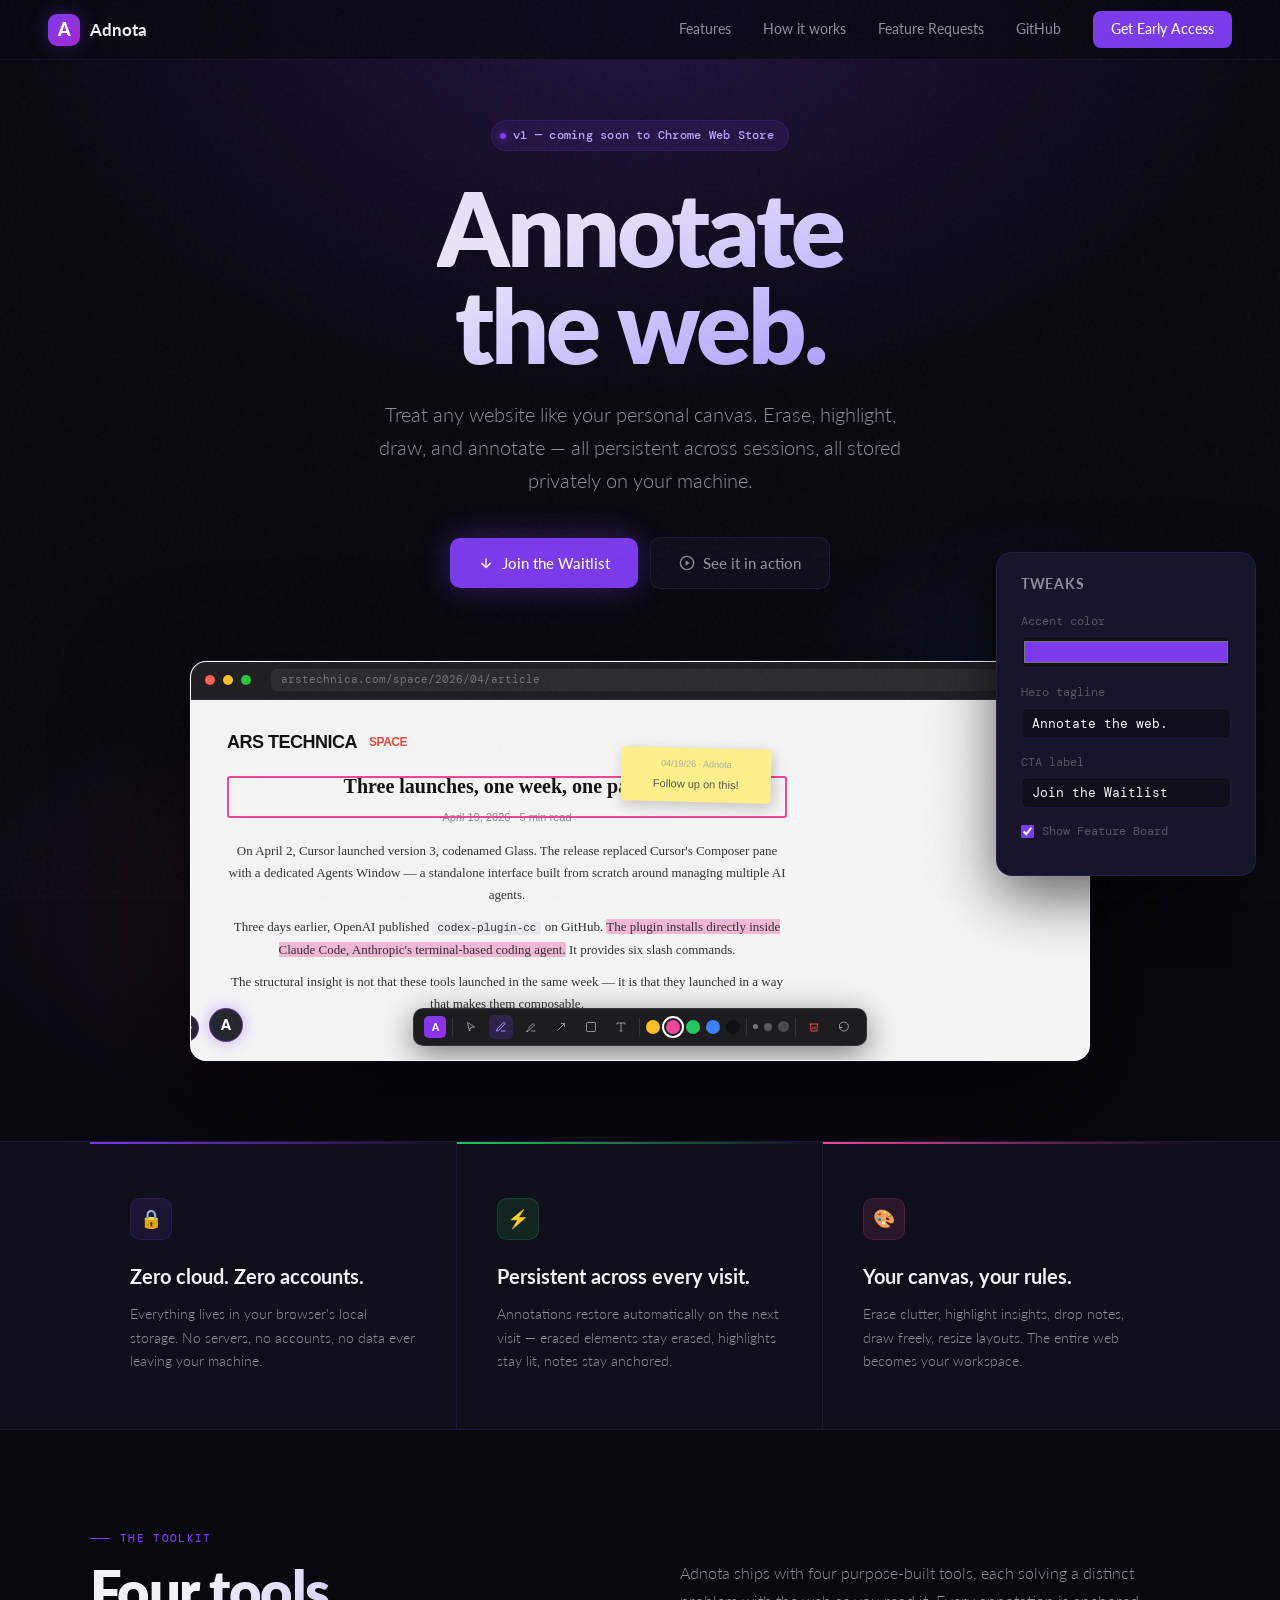
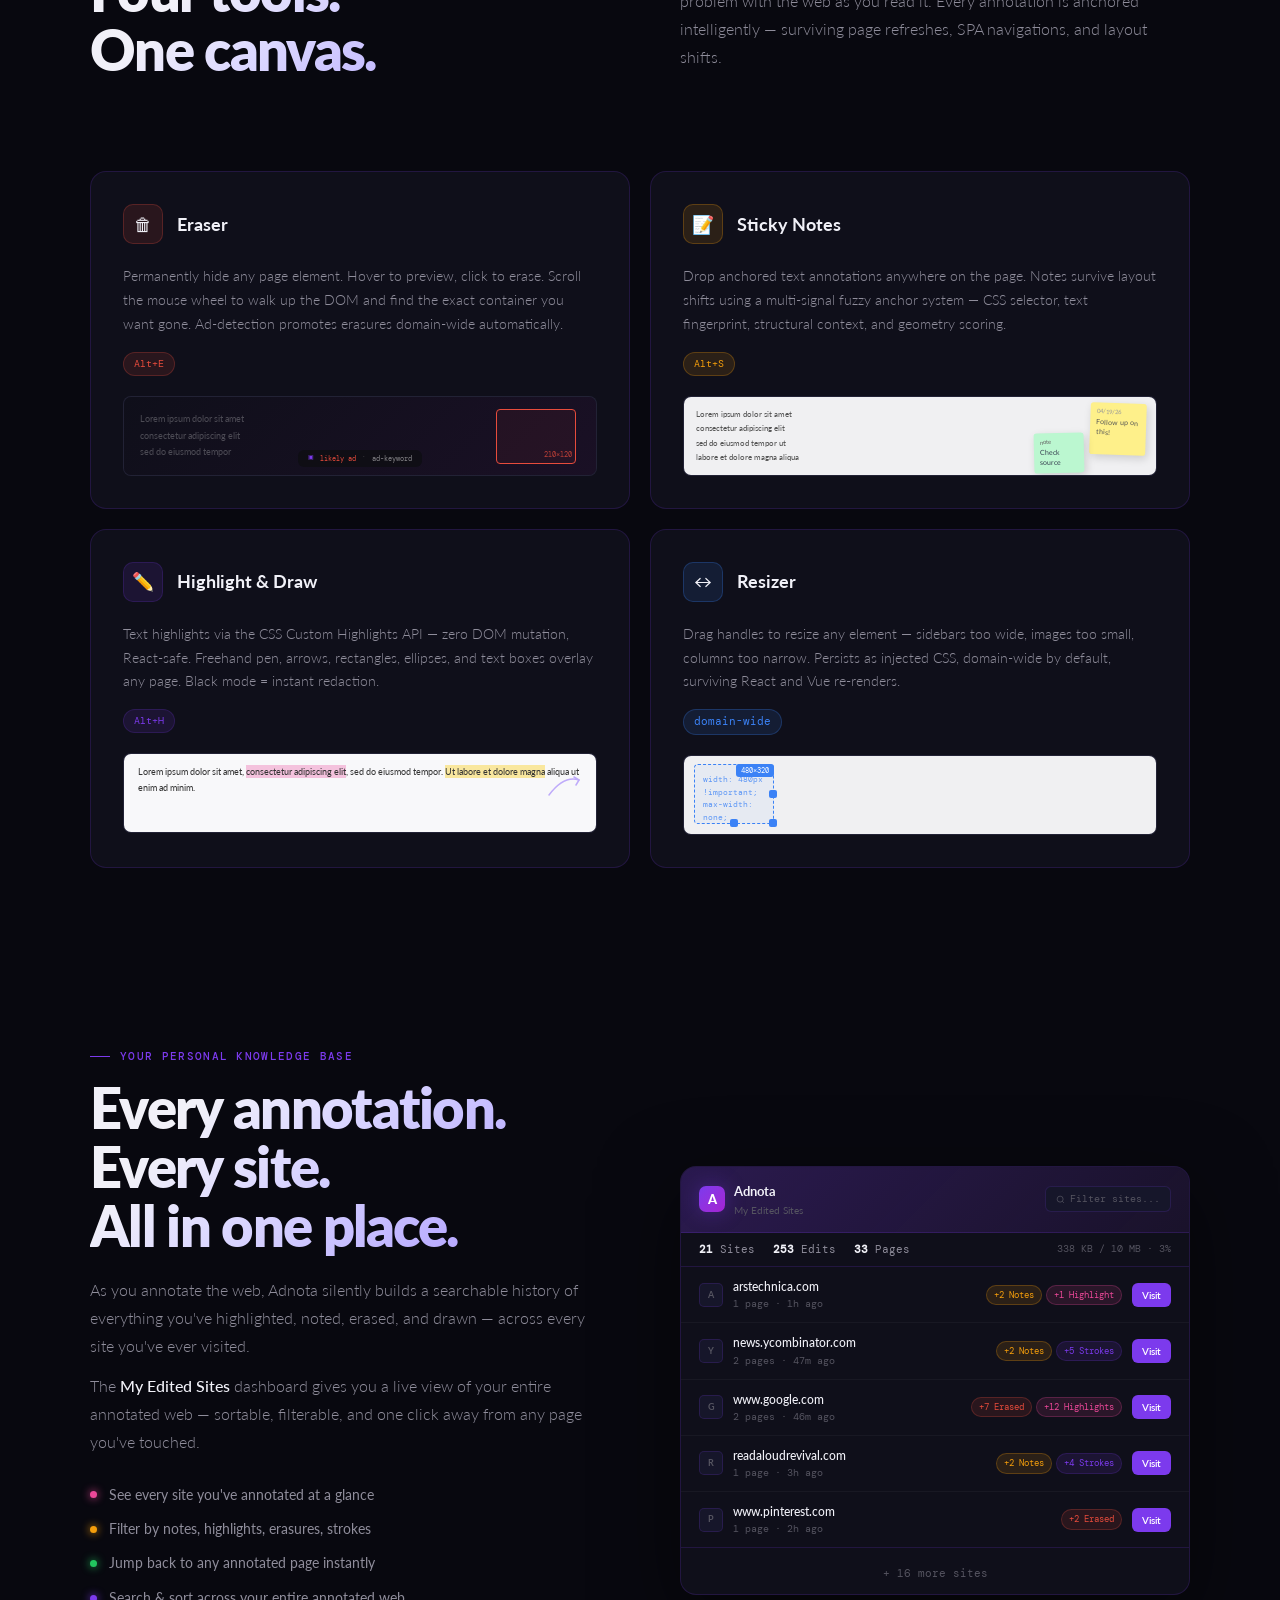
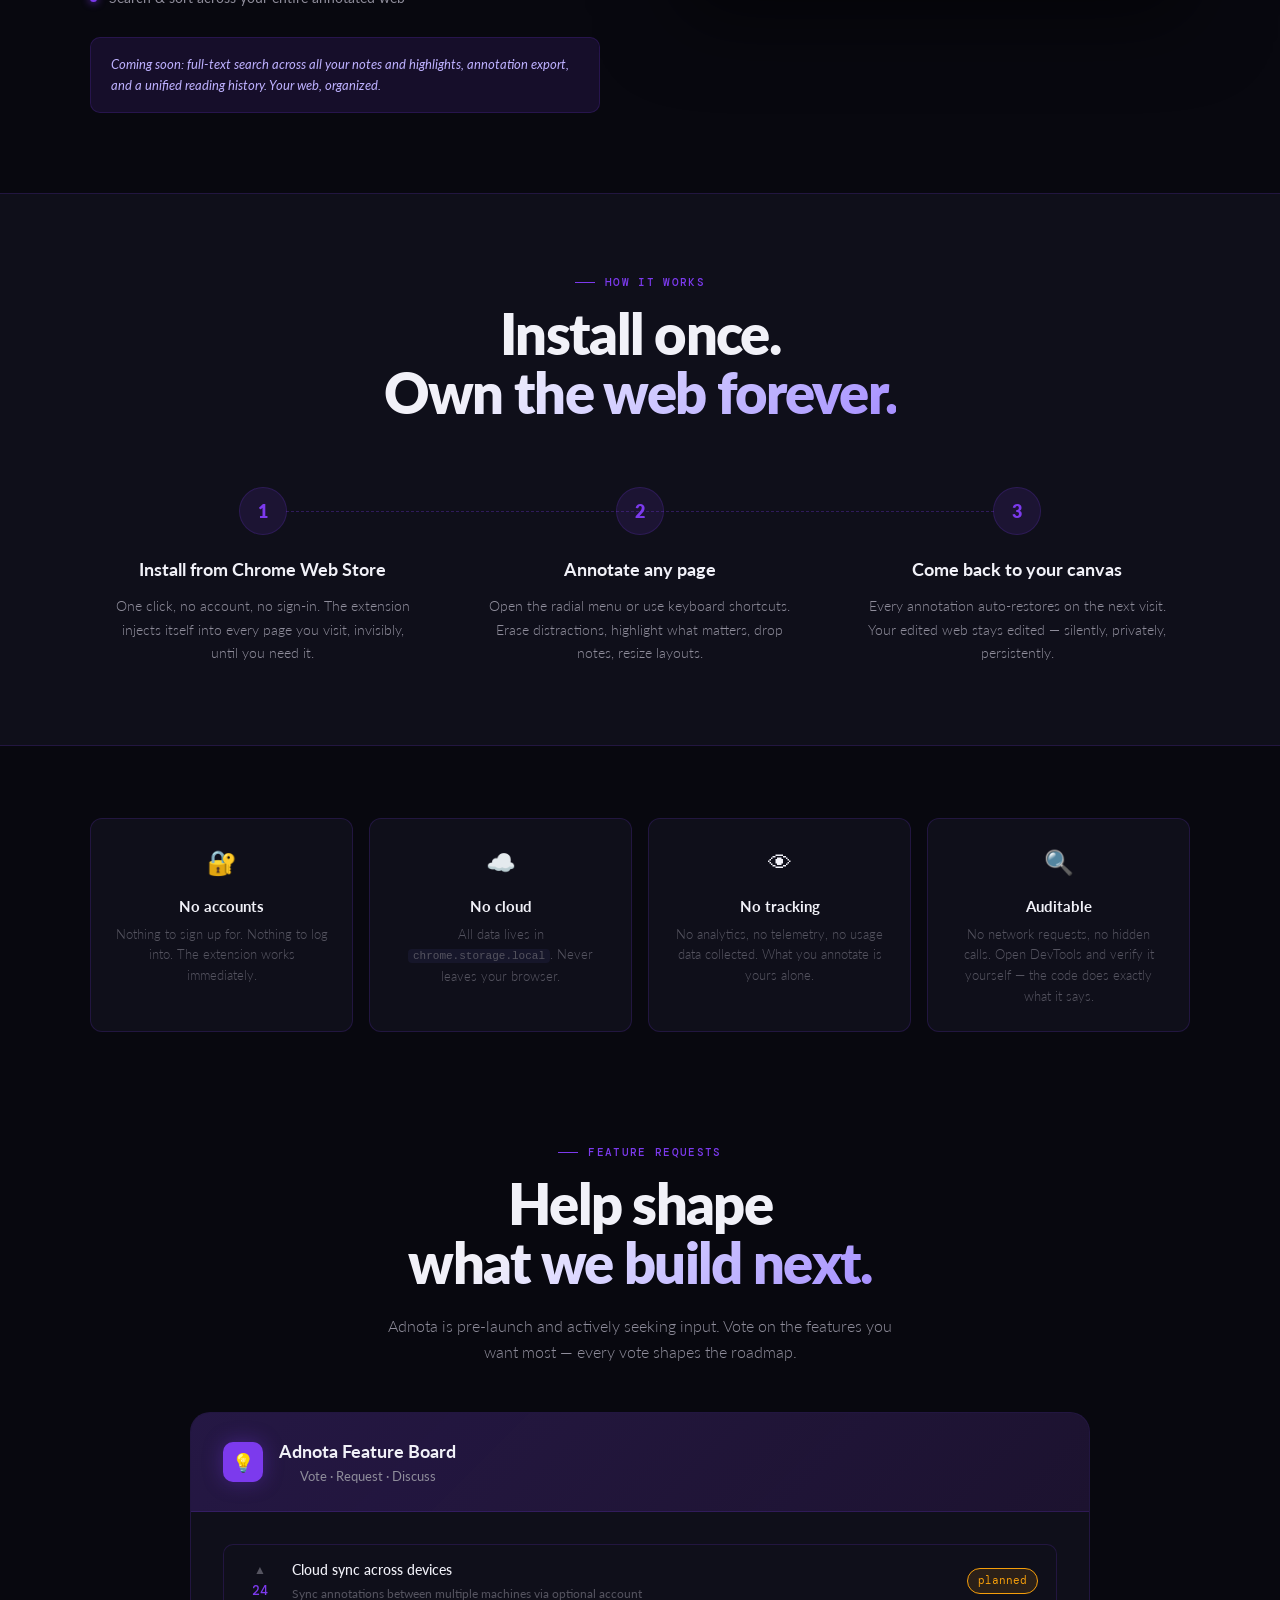
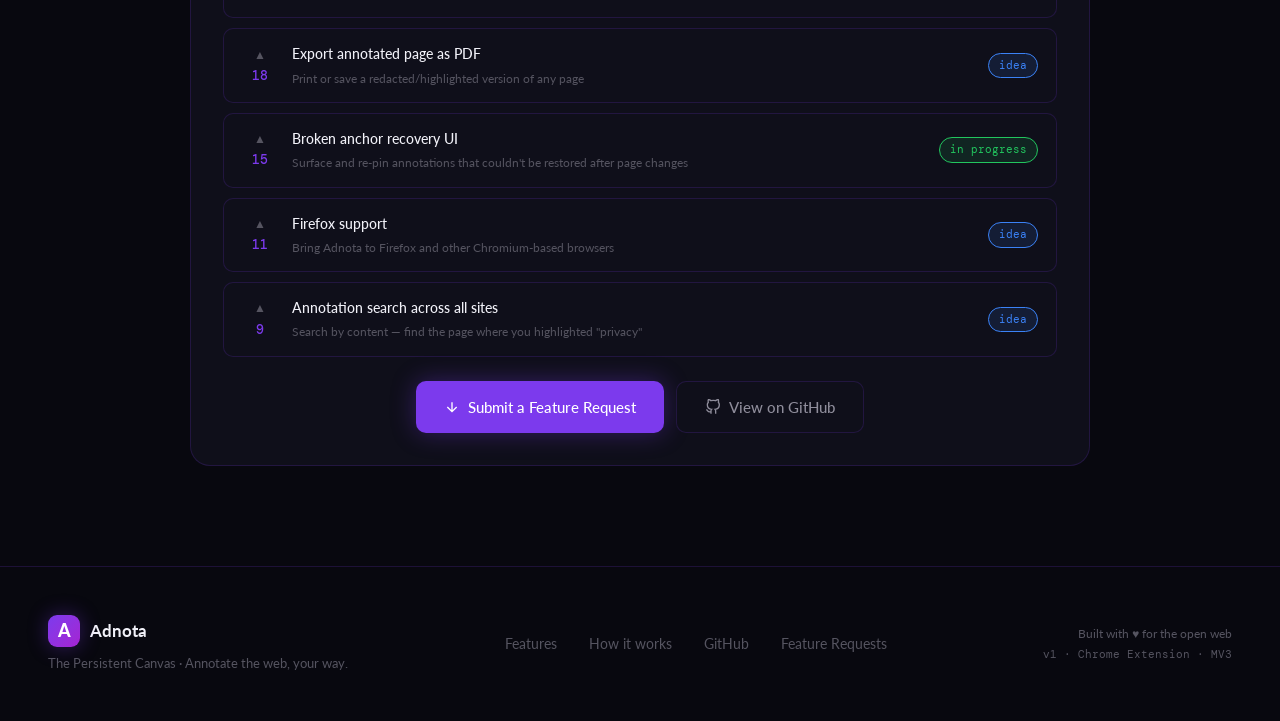
==== index.html @ 0e77efd2 "fixing cursor" ====
<!DOCTYPE html><html lang="en"><head>




<meta charset="UTF-8">
<meta name="viewport" content="width=device-width, initial-scale=1.0">
<title>Adnota — Annotate the Web</title>
<link rel="preconnect" href="https://fonts.googleapis.com">
<link href="https://fonts.googleapis.com/css2?family=Lato:wght@300;400;700;900&family=DM+Mono:wght@400;500&display=swap" rel="stylesheet">

<script type="application/json" id="__tweaks__">
{
  "accentColor": "#7c3aed",
  "heroTag": "Annotate the web.",
  "ctaLabel": "Get Early Access",
  "showFeatureBase": true
}
</script>

<style>
:root {
  --bg: #08080f;
  --surface: #0f0f1a;
  --surface2: #16162a;
  --border: rgba(124,58,237,0.18);
  --accent: #7c3aed;
  --accent-glow: rgba(124,58,237,0.35);
  --accent-soft: rgba(124,58,237,0.12);
  --red: #e74c3c; --red-soft: rgba(231,76,60,0.12);
  --amber: #f59e0b; --amber-soft: rgba(245,158,11,0.12);
  --blue: #3b82f6; --blue-soft: rgba(59,130,246,0.12);
  --green: #22c55e; --green-soft: rgba(34,197,94,0.12);
  --pink: #ec4899; --pink-soft: rgba(236,72,153,0.12);
  --text: oklch(0.96 0.01 290);
  --text-muted: oklch(0.65 0.02 290);
  --text-dim: oklch(0.45 0.02 290);
  --font-display: 'Lato', sans-serif;
  --font-body: 'Lato', sans-serif;
  --font-mono: 'DM Mono', monospace;
  --r: 12px;
}

*, *::before, *::after { box-sizing: border-box; margin: 0; padding: 0; }

html { scroll-behavior: smooth; }

body {
  background: var(--bg);
  color: var(--text);
  font-family: var(--font-body);
  font-size: 16px;
  line-height: 1.6;
  overflow-x: hidden;
}

/* ── GRAIN OVERLAY ── */
body::before {
  content: '';
  position: fixed; inset: 0;
  background-image: url("data:image/svg+xml,%3Csvg viewBox='0 0 256 256' xmlns='http://www.w3.org/2000/svg'%3E%3Cfilter id='n'%3E%3CfeTurbulence type='fractalNoise' baseFrequency='0.9' numOctaves='4' stitchTiles='stitch'/%3E%3C/filter%3E%3Crect width='100%25' height='100%25' filter='url(%23n)' opacity='1'/%3E%3C/svg%3E");
  opacity: 0.028;
  pointer-events: none;
  z-index: 9999;
}

/* ── NAV ── */
nav {
  position: fixed; top: 0; left: 0; right: 0; z-index: 100;
  display: flex; align-items: center; justify-content: space-between;
  padding: 0 48px;
  height: 60px;
  background: rgba(8,8,15,0.8);
  backdrop-filter: blur(20px);
  border-bottom: 1px solid var(--border);
}

.nav-logo {
  display: flex; align-items: center; gap: 10px;
  text-decoration: none;
}

.logo-mark {
  width: 32px; height: 32px;
  background: linear-gradient(135deg, var(--accent), oklch(0.55 0.25 315));
  border-radius: 9px;
  display: grid; place-items: center;
  font-family: 'Lato', sans-serif;
  font-weight: 900;
  font-size: 18px;
  color: white;
  box-shadow: 0 0 20px var(--accent-glow);
  letter-spacing: -0.5px;
  position: relative;
  overflow: visible;
}

.nav-logo span {
  font-family: var(--font-display);
  font-weight: 700; font-size: 17px;
  color: var(--text);
}

.nav-links {
  display: flex; align-items: center; gap: 32px;
}

.nav-links a {
  color: var(--text-muted);
  text-decoration: none;
  font-size: 14px;
  transition: color 0.2s;
}
.nav-links a:hover { color: var(--text); }

.nav-cta {
  background: var(--accent);
  color: white !important;
  padding: 7px 18px;
  border-radius: 8px;
  font-weight: 500;
  font-size: 14px !important;
  transition: background 0.2s, box-shadow 0.2s !important;
}
.nav-cta:hover {
  background: oklch(0.58 0.22 290) !important;
  box-shadow: 0 0 20px var(--accent-glow) !important;
}

/* ── HERO ── */
.hero {
  min-height: 100vh;
  display: flex; flex-direction: column; align-items: center; justify-content: center;
  padding: 120px 48px 80px;
  position: relative; overflow: hidden;
  text-align: center;
}

.hero-mesh {
  position: absolute; inset: 0; pointer-events: none;
  background:
    radial-gradient(ellipse 70% 50% at 50% 0%, rgba(124,58,237,0.22) 0%, transparent 70%),
    radial-gradient(ellipse 40% 30% at 20% 80%, rgba(236,72,153,0.08) 0%, transparent 60%),
    radial-gradient(ellipse 30% 25% at 80% 60%, rgba(59,130,246,0.07) 0%, transparent 60%);
}

.hero-badge {
  display: inline-flex; align-items: center; gap: 7px;
  background: var(--accent-soft);
  border: 1px solid var(--border);
  border-radius: 999px;
  padding: 5px 14px 5px 8px;
  font-size: 12px; font-weight: 500;
  color: oklch(0.8 0.12 290);
  font-family: var(--font-mono);
  margin-bottom: 28px;
  letter-spacing: 0.02em;
}
.hero-badge-dot {
  width: 6px; height: 6px; border-radius: 50%;
  background: var(--accent);
  box-shadow: 0 0 8px var(--accent);
  animation: pulse 2s ease-in-out infinite;
}
@keyframes pulse { 0%,100%{opacity:1;transform:scale(1)} 50%{opacity:0.6;transform:scale(0.85)} }

h1 {
  font-family: var(--font-display);
  font-size: clamp(52px, 8vw, 112px);
  font-weight: 800;
  line-height: 0.95;
  letter-spacing: -0.03em;
  background: linear-gradient(160deg, var(--text) 30%, oklch(0.75 0.15 290) 100%);
  -webkit-background-clip: text;
  -webkit-text-fill-color: transparent;
  background-clip: text;
  margin-bottom: 24px;
}

.hero-sub {
  font-size: clamp(16px, 2vw, 20px);
  color: var(--text-muted);
  max-width: 540px;
  line-height: 1.65;
  margin-bottom: 40px;
  font-weight: 300;
}

.hero-actions {
  display: flex; gap: 12px; justify-content: center; align-items: center;
  margin-bottom: 72px;
  flex-wrap: wrap;
}

.btn-primary {
  background: var(--accent);
  color: white;
  padding: 13px 28px;
  border-radius: 10px;
  font-weight: 500;
  font-size: 15px;
  text-decoration: none;
  transition: all 0.2s;
  box-shadow: 0 0 30px rgba(124,58,237,0.4);
  display: flex; align-items: center; gap: 8px;
}
.btn-primary:hover { background: oklch(0.58 0.22 290); box-shadow: 0 0 40px rgba(124,58,237,0.6); transform: translateY(-1px); }

.btn-secondary {
  background: var(--surface);
  color: var(--text-muted);
  padding: 13px 28px;
  border-radius: 10px;
  font-weight: 500;
  font-size: 15px;
  text-decoration: none;
  border: 1px solid var(--border);
  transition: all 0.2s;
  display: flex; align-items: center; gap: 8px;
}
.btn-secondary:hover { color: var(--text); border-color: rgba(124,58,237,0.4); background: var(--surface2); }

/* ── BROWSER MOCKUP ── */
.browser-wrap {
  width: min(900px, 100%);
  border-radius: 16px;
  overflow: hidden;
  border: 1px solid rgba(255,255,255,0.08);
  box-shadow: 0 40px 120px rgba(0,0,0,0.7), 0 0 0 1px rgba(124,58,237,0.15);
  position: relative;
  background: #fff;
}

.browser-chrome {
  background: #1e1e24;
  height: 38px;
  display: flex; align-items: center;
  padding: 0 14px; gap: 8px;
  border-bottom: 1px solid rgba(255,255,255,0.06);
}
.b-dot { width: 10px; height: 10px; border-radius: 50%; }
.b-red { background: #ff5f57; }
.b-amber { background: #febc2e; }
.b-green { background: #28c840; }
.browser-bar {
  flex: 1; margin: 0 12px;
  background: rgba(255,255,255,0.06);
  border-radius: 6px;
  height: 22px;
  display: flex; align-items: center;
  padding: 0 10px;
  font-family: var(--font-mono);
  font-size: 11px;
  color: rgba(255,255,255,0.35);
}
.ext-chip {
  width: 20px; height: 20px; border-radius: 5px;
  background: linear-gradient(135deg, var(--accent), oklch(0.55 0.25 315));
  display: grid; place-items: center;
  font-family: var(--font-display);
  font-weight: 800; font-size: 10px;
  color: white;
  box-shadow: 0 0 8px var(--accent-glow);
}

.browser-body {
  background: #f4f4f5;
  min-height: 360px;
  position: relative;
  overflow: hidden;
  font-family: Georgia, serif;
  font-size: 14px;
  color: #1a1a1a;
  padding: 28px 36px;
}

/* Fake article content */
.fake-article { max-width: 580px; position: relative; }
.fake-site-header {
  font-family: 'Arial Black', sans-serif;
  font-size: 18px; font-weight: 900;
  color: #111;
  margin-bottom: 16px;
  letter-spacing: -0.5px;
  display: flex; align-items: center; gap: 12px;
}
.fake-site-tag { color: #e74c3c; font-size: 12px; }
.fake-h1 { font-size: 20px; font-weight: 700; color: #111; line-height: 1.3; margin-bottom: 10px; }
.fake-byline { font-size: 11px; color: #888; margin-bottom: 14px; font-family: Arial, sans-serif; }
.fake-p { font-size: 13px; line-height: 1.7; color: #333; margin-bottom: 10px; }

/* Adnota overlays on fake article */
.anno-highlight {
  background: rgba(236,72,153,0.35);
  border-radius: 2px;
  transition: background 0.3s;
}
.anno-erase-target {
  position: absolute; right: 0; top: 0; bottom: 0; width: 200px;
  background: #e8e8ec;
  border: 2px dashed #ccc;
  border-radius: 8px;
  display: flex; align-items: center; justify-content: center;
  font-family: Arial, sans-serif; font-size: 11px; color: #999;
  text-align: center; padding: 16px;
  transition: opacity 0.4s;
}
.anno-erase-target.erased {
  opacity: 0;
}
.anno-erase-hover {
  outline: 2px solid #e74c3c;
  background: rgba(231,76,60,0.05) !important;
}

.anno-sticky {
  position: absolute;
  top: 20px; right: 16px;
  width: 150px;
  background: #fef08a;
  border-radius: 4px;
  padding: 10px 12px;
  font-family: Arial, sans-serif;
  font-size: 11px; color: #555;
  box-shadow: 2px 4px 14px rgba(0,0,0,0.2);
  line-height: 1.5;
  transform: rotate(1.5deg);
  z-index: 5;
  opacity: 0;
  transition: opacity 0.4s, transform 0.4s;
}
.anno-sticky.visible { opacity: 1; transform: rotate(1.5deg) translateY(0); }
.sticky-header { font-size: 9px; color: #aaa; margin-bottom: 4px; }

.anno-rect {
  position: absolute;
  border: 2px solid var(--pink);
  border-radius: 3px;
  pointer-events: none;
  opacity: 0;
  transition: opacity 0.3s;
}
.anno-rect.visible { opacity: 1; }

/* Adnota toolbar */
.adnota-toolbar {
  position: absolute;
  bottom: 14px;
  left: 50%;
  transform: translateX(-50%);
  background: rgba(15,15,20,0.94);
  backdrop-filter: blur(10px);
  border: 1px solid rgba(255,255,255,0.1);
  border-radius: 10px;
  padding: 6px 10px;
  display: flex; align-items: center; gap: 6px;
  box-shadow: 0 8px 32px rgba(0,0,0,0.5);
  z-index: 10;
}

.tb-sep { width: 1px; height: 18px; background: rgba(255,255,255,0.1); }

.tb-chip {
  width: 22px; height: 22px;
  background: linear-gradient(135deg, #7c3aed, #9333ea);
  border-radius: 5px;
  display: grid; place-items: center;
  font-family: var(--font-display);
  font-weight: 800; font-size: 10px;
  color: white;
}

.tb-btn {
  width: 24px; height: 24px;
  border-radius: 5px;
  display: grid; place-items: center;
  cursor: pointer;
  transition: background 0.15s;
  color: rgba(255,255,255,0.5);
}
.tb-btn:hover, .tb-btn.active { background: rgba(255,255,255,0.1); color: white; }
.tb-btn.active-pen { color: #a78bfa; background: rgba(124,58,237,0.2); }

.tb-swatch {
  width: 14px; height: 14px; border-radius: 50%;
  cursor: pointer; transition: transform 0.15s;
}
.tb-swatch:hover { transform: scale(1.2); }
.swatch-active { outline: 2px solid white; outline-offset: 2px; }

.tb-dot-size {
  width: 8px; height: 8px; border-radius: 50%;
  background: rgba(255,255,255,0.4);
}

/* Radial menu */
.radial-menu {
  position: absolute;
  bottom: 18px; left: 18px;
  z-index: 10;
}

.radial-center {
  width: 34px; height: 34px;
  background: rgba(20,20,30,0.92);
  border: 1.5px solid rgba(124,58,237,0.6);
  border-radius: 50%;
  display: grid; place-items: center;
  font-family: var(--font-display);
  font-weight: 800; font-size: 14px;
  color: white;
  cursor: pointer;
  box-shadow: 0 0 16px rgba(124,58,237,0.4);
  position: relative; z-index: 2;
}

.radial-sat {
  position: absolute;
  width: 28px; height: 28px;
  border-radius: 50%;
  background: rgba(20,20,30,0.92);
  border: 1.5px solid rgba(255,255,255,0.15);
  display: grid; place-items: center;
  opacity: 0;
  transform: scale(0.5);
  transition: opacity 0.3s, transform 0.3s;
}
.radial-sat svg { width: 13px; height: 13px; }

.radial-menu.open .radial-sat {
  opacity: 1;
  transform: scale(1) translate(var(--tx), var(--ty));
}

/* ── SECTIONS ── */
section { padding: 100px 48px; }

.section-label {
  font-family: var(--font-mono);
  font-size: 11px; font-weight: 500;
  color: var(--accent);
  letter-spacing: 0.12em;
  text-transform: uppercase;
  margin-bottom: 14px;
  display: flex; align-items: center; gap: 10px;
}
.section-label::before {
  content: '';
  width: 20px; height: 1px;
  background: var(--accent);
  display: block;
}

h2 {
  font-family: var(--font-display);
  font-size: clamp(32px, 4.5vw, 56px);
  font-weight: 800;
  letter-spacing: -0.03em;
  line-height: 1.05;
  margin-bottom: 20px;
}

.text-gradient {
  background: linear-gradient(135deg, var(--text) 20%, oklch(0.72 0.18 290));
  -webkit-background-clip: text;
  -webkit-text-fill-color: transparent;
  background-clip: text;
}

/* ── PILLARS ── */
.pillars {
  background: var(--surface);
  border-top: 1px solid var(--border);
  border-bottom: 1px solid var(--border);
}

.pillars-inner {
  max-width: 1100px;
  margin: 0 auto;
  display: grid;
  grid-template-columns: repeat(3, 1fr);
  gap: 0;
}

.pillar {
  padding: 56px 40px;
  border-right: 1px solid var(--border);
  position: relative;
  overflow: hidden;
}
.pillar:last-child { border-right: none; }
.pillar::before {
  content: '';
  position: absolute; top: 0; left: 0; right: 0; height: 2px;
  background: linear-gradient(90deg, var(--p-color), transparent);
}

.pillar-icon {
  width: 42px; height: 42px;
  border-radius: 10px;
  background: var(--p-bg);
  border: 1px solid var(--p-border);
  display: grid; place-items: center;
  margin-bottom: 20px;
  font-size: 18px;
}

.pillar h3 {
  font-family: var(--font-display);
  font-size: 20px; font-weight: 700;
  margin-bottom: 10px;
  color: var(--text);
}

.pillar p { color: var(--text-muted); font-size: 14px; line-height: 1.7; font-weight: 300; }

/* ── FEATURES ── */
.features-section {
  max-width: 1100px;
  margin: 0 auto;
}

.features-header {
  display: grid;
  grid-template-columns: 1fr 1fr;
  gap: 80px;
  align-items: center;
  margin-bottom: 72px;
}

.features-desc { color: var(--text-muted); font-size: 16px; line-height: 1.75; font-weight: 300; }

.feature-grid {
  display: grid;
  grid-template-columns: 1fr 1fr;
  gap: 20px;
}

.feature-card {
  background: var(--surface);
  border: 1px solid var(--border);
  border-radius: 16px;
  padding: 32px;
  position: relative;
  overflow: hidden;
  transition: border-color 0.3s, transform 0.3s;
  cursor: default;
}
.feature-card:hover {
  border-color: var(--f-color);
  transform: translateY(-3px);
}
.feature-card::after {
  content: '';
  position: absolute; top: 0; left: 0; right: 0; height: 1px;
  background: linear-gradient(90deg, var(--f-color), transparent 60%);
  opacity: 0;
  transition: opacity 0.3s;
}
.feature-card:hover::after { opacity: 1; }

.feature-card-header {
  display: flex; align-items: center; gap: 14px;
  margin-bottom: 20px;
}

.feature-icon {
  width: 40px; height: 40px;
  border-radius: 10px;
  background: var(--f-bg);
  border: 1px solid var(--f-border);
  display: grid; place-items: center;
  font-size: 18px;
  flex-shrink: 0;
}

.feature-card h3 {
  font-family: var(--font-display);
  font-size: 18px; font-weight: 700;
  color: var(--text);
}

.feature-card p { color: var(--text-muted); font-size: 14px; line-height: 1.7; font-weight: 300; }

.feature-tag {
  display: inline-flex; align-items: center; gap: 5px;
  margin-top: 16px;
  background: var(--f-bg);
  border: 1px solid var(--f-border);
  border-radius: 999px;
  padding: 3px 10px;
  font-family: var(--font-mono);
  font-size: 11px;
  color: var(--f-color);
}

.feature-visual {
  margin-top: 20px;
  height: 80px;
  border-radius: 8px;
  background: var(--surface2);
  border: 1px solid rgba(255,255,255,0.05);
  overflow: hidden;
  display: flex; align-items: center; justify-content: center;
  position: relative;
}

/* ── DEMO VISUALS (CSS art for feature cards) ── */
.vis-eraser {
  width: 100%; height: 100%;
  background: linear-gradient(135deg, #0f0f1a, #1a1025);
  display: flex; align-items: center; padding: 12px 16px; gap: 12px;
  position: relative;
}
.vis-eraser-text { font-size: 9px; color: rgba(255,255,255,0.25); line-height: 1.8; flex: 1; }
.vis-eraser-outline {
  position: absolute; right: 20px; top: 12px;
  width: 80px; height: 55px;
  border: 1.5px solid #e74c3c;
  border-radius: 4px;
  background: rgba(231,76,60,0.06);
  display: flex; align-items: flex-end; justify-content: flex-end;
  padding: 3px;
}
.vis-eraser-badge { font-family: var(--font-mono); font-size: 7px; color: #e74c3c; opacity: 0.8; }
.vis-eraser-hud {
  position: absolute; bottom: 8px; left: 50%; transform: translateX(-50%);
  background: rgba(15,15,20,0.92);
  border-radius: 6px;
  padding: 3px 10px;
  font-family: var(--font-mono); font-size: 7px;
  color: rgba(255,255,255,0.5);
  white-space: nowrap;
  display: flex; gap: 6px; align-items: center;
}
.vis-eraser-conf { color: #e74c3c; }

.vis-sticky {
  width: 100%; height: 100%;
  background: #f0f0f2;
  position: relative;
}
.vis-sticky-text { position: absolute; top: 10px; left: 12px; font-size: 8px; color: #555; line-height: 1.8; }
.vis-note {
  position: absolute; top: 6px; right: 10px;
  width: 56px; height: 52px;
  border-radius: 3px;
  padding: 5px 6px;
  font-size: 7px; line-height: 1.4;
  box-shadow: 2px 3px 8px rgba(0,0,0,0.15);
  transform: rotate(2deg);
}
.vis-note.yellow { background: #fef08a; color: #555; }
.vis-note.green { background: #bbf7d0; color: #374151; }

.vis-highlight {
  width: 100%; height: 100%;
  background: #f8f8fa;
  padding: 10px 14px;
  font-size: 9px; color: #333; line-height: 1.8;
  position: relative;
}
mark.pink { background: rgba(236,72,153,0.3); color: inherit; padding: 1px 0; }
mark.yellow { background: rgba(250,204,21,0.4); color: inherit; padding: 1px 0; }
.vis-arrow {
  position: absolute; right: 12px; top: 16px;
  opacity: 0.7;
}

.vis-resizer {
  width: 100%; height: 100%;
  background: #f0f0f2;
  padding: 8px 10px;
  position: relative;
}
.vis-resize-box {
  width: 80px; height: 60px;
  border: 1.5px dashed #3b82f6;
  border-radius: 4px;
  background: rgba(59,130,246,0.05);
  position: relative;
}
.resize-handle {
  position: absolute;
  width: 8px; height: 8px;
  background: #3b82f6;
  border-radius: 2px;
}
.resize-handle.br { bottom: -4px; right: -4px; cursor: nwse-resize; }
.resize-handle.r { top: 50%; right: -4px; transform: translateY(-50%); }
.resize-handle.b { bottom: -4px; left: 50%; transform: translateX(-50%); }
.vis-resize-badge {
  position: absolute; top: -1px; right: -1px;
  font-family: var(--font-mono); font-size: 7px;
  background: #3b82f6; color: white;
  border-radius: 3px; padding: 1px 5px;
}

/* ── HOW IT WORKS ── */
.how-section {
  background: var(--surface);
  border-top: 1px solid var(--border);
  border-bottom: 1px solid var(--border);
}

.how-inner {
  max-width: 1100px; margin: 0 auto;
}

.how-header { text-align: center; margin-bottom: 64px; }

.steps {
  display: grid;
  grid-template-columns: repeat(3, 1fr);
  gap: 32px;
  position: relative;
}
.steps::before {
  content: '';
  position: absolute;
  top: 24px; left: calc(16% + 20px); right: calc(16% + 20px);
  height: 1px;
  background: linear-gradient(90deg, var(--border), var(--border));
  border-top: 1px dashed rgba(124,58,237,0.3);
}

.step {
  text-align: center;
  padding: 0 20px;
}

.step-num {
  width: 48px; height: 48px;
  border-radius: 50%;
  background: var(--accent-soft);
  border: 1px solid var(--border);
  display: grid; place-items: center;
  font-family: var(--font-display);
  font-weight: 800; font-size: 18px;
  color: var(--accent);
  margin: 0 auto 20px;
  position: relative; z-index: 1;
}

.step h3 {
  font-family: var(--font-display);
  font-size: 18px; font-weight: 700;
  margin-bottom: 10px;
}

.step p { color: var(--text-muted); font-size: 14px; line-height: 1.7; font-weight: 300; }

/* ── PRIVACY STRIP ── */
.privacy-strip {
  max-width: 1100px; margin: 0 auto;
  display: grid;
  grid-template-columns: repeat(4, 1fr);
  gap: 16px;
}

.priv-card {
  background: var(--surface);
  border: 1px solid var(--border);
  border-radius: 12px;
  padding: 24px;
  text-align: center;
}

.priv-icon { font-size: 24px; margin-bottom: 12px; }
.priv-card h4 { font-family: var(--font-display); font-size: 15px; font-weight: 700; margin-bottom: 6px; }
.priv-card p { color: var(--text-dim); font-size: 13px; line-height: 1.6; font-weight: 300; }

/* ── FEATURE REQUEST ── */
.featureboard-section {
  max-width: 900px; margin: 0 auto;
  text-align: center;
}

.featureboard-card {
  background: var(--surface);
  border: 1px solid var(--border);
  border-radius: 20px;
  overflow: hidden;
  margin-top: 48px;
}

.featureboard-header {
  background: linear-gradient(135deg, rgba(124,58,237,0.2), rgba(147,51,234,0.1));
  border-bottom: 1px solid var(--border);
  padding: 24px 32px;
  display: flex; align-items: center; gap: 16px;
}

.fb-icon {
  width: 40px; height: 40px;
  background: var(--accent);
  border-radius: 10px;
  display: grid; place-items: center;
  font-size: 18px;
  box-shadow: 0 0 20px var(--accent-glow);
}

.featureboard-header h3 {
  font-family: var(--font-display);
  font-size: 18px; font-weight: 700;
}
.featureboard-header p { color: var(--text-muted); font-size: 13px; }

.featureboard-body {
  padding: 32px;
}

.fb-embed-placeholder {
  background: var(--surface2);
  border: 1px dashed rgba(124,58,237,0.3);
  border-radius: 12px;
  padding: 40px;
  text-align: center;
}

.fb-embed-placeholder p {
  color: var(--text-muted); font-size: 14px; margin-bottom: 20px;
}

.feature-requests-list {
  display: grid; gap: 10px;
  text-align: left;
  margin-bottom: 24px;
}

.fr-item {
  background: var(--surface);
  border: 1px solid var(--border);
  border-radius: 10px;
  padding: 14px 18px;
  display: flex; align-items: center; gap: 14px;
  cursor: pointer;
  transition: border-color 0.2s, background 0.2s;
}
.fr-item:hover { border-color: rgba(124,58,237,0.4); background: var(--surface2); }

.fr-votes {
  display: flex; flex-direction: column; align-items: center; gap: 2px;
  min-width: 36px;
}
.fr-arrow { color: var(--text-dim); font-size: 12px; }
.fr-count { font-family: var(--font-mono); font-size: 13px; font-weight: 500; color: var(--accent); }

.fr-content h4 { font-size: 14px; font-weight: 500; margin-bottom: 3px; }
.fr-content p { font-size: 12px; color: var(--text-dim); }

.fr-tag {
  margin-left: auto;
  padding: 3px 10px;
  border-radius: 999px;
  font-size: 11px; font-family: var(--font-mono);
  border: 1px solid;
  flex-shrink: 0;
}
.fr-tag.planned { border-color: var(--amber); color: var(--amber); background: var(--amber-soft); }
.fr-tag.idea { border-color: var(--blue); color: var(--blue); background: var(--blue-soft); }
.fr-tag.wip { border-color: var(--green); color: var(--green); background: var(--green-soft); }

.fb-cta {
  background: var(--accent);
  color: white;
  padding: 12px 28px;
  border-radius: 10px;
  font-weight: 500;
  font-size: 15px;
  text-decoration: none;
  display: inline-flex; align-items: center; gap: 8px;
  transition: all 0.2s;
  box-shadow: 0 0 24px var(--accent-glow);
}
.fb-cta:hover { background: oklch(0.58 0.22 290); box-shadow: 0 0 36px var(--accent-glow); }

/* ── FOOTER ── */
footer {
  border-top: 1px solid var(--border);
  padding: 48px;
  display: flex; align-items: center; justify-content: space-between;
}

.footer-logo { display: flex; align-items: center; gap: 10px; text-decoration: none; }
.footer-tagline { font-size: 13px; color: var(--text-dim); margin-top: 6px; }

.footer-links { display: flex; gap: 32px; }
.footer-links a { color: var(--text-dim); text-decoration: none; font-size: 14px; transition: color 0.2s; }
.footer-links a:hover { color: var(--text-muted); }

.footer-note { font-size: 12px; color: var(--text-dim); text-align: right; line-height: 1.7; }

/* ── SCROLL REVEALS ── */
.reveal {
  opacity: 0;
  transform: translateY(28px);
  transition: opacity 0.7s ease, transform 0.7s ease;
}
.reveal.in { opacity: 1; transform: none; }
.reveal-delay-1 { transition-delay: 0.1s; }
.reveal-delay-2 { transition-delay: 0.2s; }
.reveal-delay-3 { transition-delay: 0.3s; }
.reveal-delay-4 { transition-delay: 0.4s; }

/* ── TWEAKS PANEL ── */
#tweaks-panel {
  display: none;
  position: fixed; bottom: 24px; right: 24px; z-index: 10000;
  background: var(--surface2);
  border: 1px solid var(--border);
  border-radius: 16px;
  padding: 20px 24px;
  width: 260px;
  box-shadow: 0 20px 60px rgba(0,0,0,0.6);
}
#tweaks-panel h4 {
  font-family: var(--font-display);
  font-size: 14px; font-weight: 700;
  color: var(--text-muted);
  margin-bottom: 16px;
  letter-spacing: 0.05em;
  text-transform: uppercase;
}
.tw-row { margin-bottom: 14px; }
.tw-row label { display: block; font-size: 12px; color: var(--text-dim); margin-bottom: 5px; font-family: var(--font-mono); }
.tw-row input[type="color"] { width: 100%; height: 32px; border: 1px solid var(--border); border-radius: 6px; background: var(--surface); cursor: pointer; }
.tw-row input[type="text"] { width: 100%; background: var(--surface); border: 1px solid var(--border); border-radius: 6px; padding: 6px 10px; color: var(--text); font-size: 13px; font-family: var(--font-mono); }
.tw-row input:focus { outline: none; border-color: var(--accent); }
.tw-row input[type="checkbox"] { accent-color: var(--accent); }

@media (max-width: 768px) {
  nav { padding: 0 20px; }
  .nav-links { display: none; }
  .hero { padding: 100px 24px 60px; }
  section { padding: 64px 24px; }
  .pillars-inner { grid-template-columns: 1fr; }
  .pillar { border-right: none; border-bottom: 1px solid var(--border); }
  .feature-grid { grid-template-columns: 1fr; }
  .features-header { grid-template-columns: 1fr; gap: 24px; }
  .steps { grid-template-columns: 1fr; }
  .steps::before { display: none; }
  .privacy-strip { grid-template-columns: 1fr 1fr; }
  footer { flex-direction: column; gap: 32px; text-align: center; }
  .footer-note { text-align: center; }
}
</style>
<link id="gfont-Noto-Sans" rel="stylesheet" href="https://fonts.googleapis.com/css2?family=Noto+Sans:wght@300;400;500;600;700&amp;display=swap"><link id="gfont-DM-Sans" rel="stylesheet" href="https://fonts.googleapis.com/css2?family=DM+Sans:wght@300;400;500;600;700&amp;display=swap"></head>
<body data-cc-id="cc-1" style="font-family: Lato;">

<!-- NAV -->
<nav>
  <a href="#" class="nav-logo">
    <div class="logo-mark">A</div>
    <span>Adnota</span>
  </a>
  <div class="nav-links">
    <a href="#features">Features</a>
    <a href="#how">How it works</a>
    <a href="#requests">Feature Requests</a>
    <a href="https://github.com" target="_blank">GitHub</a>
    <a href="#requests" class="nav-cta">Get Early Access</a>
  </div>
</nav>

<!-- HERO -->
<section class="hero">
  <div class="hero-mesh"></div>

  <div class="hero-badge">
    <span class="hero-badge-dot"></span>
    v1 — coming soon to Chrome Web Store
  </div>

  <h1 data-cc-id="cc-2" style="font-family: Lato">Annotate<br>the web.</h1>
  <p class="hero-sub">
    Treat any website like your personal canvas. Erase, highlight, draw, and annotate — all persistent across sessions, all stored privately on your machine.
  </p>

  <div class="hero-actions">
    <a href="#requests" class="btn-primary">
      <svg width="16" height="16" viewBox="0 0 24 24" fill="none" stroke="currentColor" stroke-width="2"><path d="M12 5v14M5 12l7 7 7-7"></path></svg>
      Join the Waitlist
    </a>
    <a href="#features" class="btn-secondary">
      <svg width="16" height="16" viewBox="0 0 24 24" fill="none" stroke="currentColor" stroke-width="2"><circle cx="12" cy="12" r="10"></circle><path d="M10 8l6 4-6 4V8z" fill="currentColor" stroke="none"></path></svg>
      See it in action
    </a>
  </div>

  <!-- BROWSER MOCKUP -->
  <div class="browser-wrap reveal in" id="hero-browser">
    <div class="browser-chrome">
      <span class="b-dot b-red"></span>
      <span class="b-dot b-amber"></span>
      <span class="b-dot b-green"></span>
      <div class="browser-bar">arstechnica.com/space/2026/04/article</div>
      <div class="ext-chip">A</div>
    </div>
    <div class="browser-body">

      <!-- Fake article -->
      <div class="fake-article" style="position:relative; max-width: 560px;">
        <div class="fake-site-header">
          <span>ARS TECHNICA</span>
          <span class="fake-site-tag">SPACE</span>
        </div>
        <div class="fake-h1">Three launches, one week, one pattern</div>
        <div class="fake-byline">April 19, 2026 · 5 min read</div>
        <p class="fake-p">On April 2, Cursor launched version 3, codenamed Glass. The release replaced Cursor's Composer pane with a dedicated Agents Window — a standalone interface built from scratch around managing multiple AI agents.</p>
        <p class="fake-p">Three days earlier, OpenAI published <code style="font-size:11px;background:#e8e8ec;padding:1px 5px;border-radius:3px">codex-plugin-cc</code> on GitHub. <span class="anno-highlight" id="demo-highlight" style="transition: background 0.5s; background: rgba(236, 72, 153, 0.35);">The plugin installs directly inside Claude Code, Anthropic's terminal-based coding agent.</span> It provides six slash commands.</p>
        <p class="fake-p">The structural insight is not that these tools launched in the same week — it is that they launched in a way that makes them composable.</p>

        <!-- Sticky note -->
        <div class="anno-sticky visible" id="demo-sticky">
          <div class="sticky-header">04/19/26 · Adnota</div>
          Follow up on this!
        </div>

        <!-- Pink rect annotation -->
        <div class="anno-rect visible" id="demo-rect" style="top:48px;left:0;right:0;height:42px;"></div>
      </div>

      <!-- Erased sidebar placeholder -->
      <div class="anno-erase-target erased" id="demo-erase-target">
        <div>
          <div style="font-size:14px;margin-bottom:6px;">📢</div>
          <div>Advertisement<br><span style="font-size:9px;color:#bbb">300×250</span></div>
        </div>
      </div>

      <!-- Radial menu -->
      <div class="radial-menu open" id="radial-menu">
        <div class="radial-center">A</div>
        <div class="radial-sat" style="--tx:-38px; --ty:-28px; border-color: rgba(124,58,237,0.5);">
          <svg viewBox="0 0 24 24" fill="none" stroke="#a78bfa" stroke-width="2"><path d="M1 12s4-8 11-8 11 8 11 8-4 8-11 8-11-8-11-8z"></path><circle cx="12" cy="12" r="3"></circle></svg>
        </div>
        <div class="radial-sat" style="--tx:-52px; --ty:2px; border-color: rgba(231,76,60,0.5);">
          <svg viewBox="0 0 24 24" fill="none" stroke="#e74c3c" stroke-width="2"><path d="M3 6h18M8 6V4h8v2M19 6l-1 14H6L5 6"></path></svg>
        </div>
        <div class="radial-sat" style="--tx:-44px; --ty:34px; border-color: rgba(245,158,11,0.5);">
          <svg viewBox="0 0 24 24" fill="none" stroke="#f59e0b" stroke-width="2"><path d="M14 2H6a2 2 0 0 0-2 2v16a2 2 0 0 0 2 2h12a2 2 0 0 0 2-2V8z"></path><polyline points="14 2 14 8 20 8"></polyline></svg>
        </div>
        <div class="radial-sat" style="--tx:-20px; --ty:52px; border-color: rgba(124,58,237,0.5);">
          <svg viewBox="0 0 24 24" fill="none" stroke="#a78bfa" stroke-width="2"><path d="M12 20h9"></path><path d="M16.5 3.5a2.121 2.121 0 0 1 3 3L7 19l-4 1 1-4L16.5 3.5z"></path></svg>
        </div>
        <div class="radial-sat" style="--tx:8px; --ty:56px; border-color: rgba(59,130,246,0.5);">
          <svg viewBox="0 0 24 24" fill="none" stroke="#3b82f6" stroke-width="2"><path d="M15 3h4a2 2 0 0 1 2 2v14a2 2 0 0 1-2 2h-4"></path><polyline points="10 17 15 12 10 7"></polyline><line x1="15" y1="12" x2="3" y2="12"></line></svg>
        </div>
      </div>

      <!-- Adnota toolbar -->
      <div class="adnota-toolbar">
        <div class="tb-chip">A</div>
        <div class="tb-sep"></div>
        <!-- tools -->
        <div class="tb-btn" title="Select">
          <svg width="12" height="12" viewBox="0 0 24 24" fill="none" stroke="currentColor" stroke-width="2"><path d="M5 3l14 9-7 1-3 7z"></path></svg>
        </div>
        <div class="tb-btn active-pen" title="Pen">
          <svg width="12" height="12" viewBox="0 0 24 24" fill="none" stroke="currentColor" stroke-width="2"><path d="M12 20h9"></path><path d="M16.5 3.5a2.121 2.121 0 0 1 3 3L7 19l-4 1 1-4L16.5 3.5z"></path></svg>
        </div>
        <div class="tb-btn" title="Highlight">
          <svg width="12" height="12" viewBox="0 0 24 24" fill="none" stroke="currentColor" stroke-width="2"><path d="M12 20h9"></path><path d="M8.5 14.5L3 21h3l13-13-3-3-8 8z"></path></svg>
        </div>
        <div class="tb-btn" title="Arrow">
          <svg width="12" height="12" viewBox="0 0 24 24" fill="none" stroke="currentColor" stroke-width="2"><line x1="5" y1="19" x2="19" y2="5"></line><polyline points="19 12 19 5 12 5"></polyline></svg>
        </div>
        <div class="tb-btn" title="Rectangle">
          <svg width="12" height="12" viewBox="0 0 24 24" fill="none" stroke="currentColor" stroke-width="2"><rect x="3" y="3" width="18" height="18" rx="2"></rect></svg>
        </div>
        <div class="tb-btn" title="Text">
          <svg width="12" height="12" viewBox="0 0 24 24" fill="none" stroke="currentColor" stroke-width="2"><path d="M4 7V4h16v3M9 20h6M12 4v16"></path></svg>
        </div>
        <div class="tb-sep"></div>
        <!-- swatches -->
        <div class="tb-swatch" style="background:#fbbf24;"></div>
        <div class="tb-swatch swatch-active" style="background:#ec4899;"></div>
        <div class="tb-swatch" style="background:#22c55e;"></div>
        <div class="tb-swatch" style="background:#3b82f6;"></div>
        <div class="tb-swatch" style="background:#111;"></div>
        <div class="tb-sep"></div>
        <!-- stroke widths -->
        <div class="tb-dot-size" style="width:5px;height:5px;"></div>
        <div class="tb-dot-size" style="width:8px;height:8px;opacity:0.7"></div>
        <div class="tb-dot-size" style="width:11px;height:11px;opacity:0.5"></div>
        <div class="tb-sep"></div>
        <div class="tb-btn" title="Trash">
          <svg width="12" height="12" viewBox="0 0 24 24" fill="none" stroke="#e74c3c" stroke-width="2"><polyline points="3 6 5 6 21 6"></polyline><path d="M19 6l-1 14H6L5 6"></path><path d="M10 11v6M14 11v6"></path></svg>
        </div>
        <div class="tb-btn" title="Undo">
          <svg width="12" height="12" viewBox="0 0 24 24" fill="none" stroke="currentColor" stroke-width="2"><path d="M3 7v6h6"></path><path d="M3 13A9 9 0 1 0 5.1 5.1L3 7"></path></svg>
        </div>
      </div>

    </div>
  </div>
</section>

<!-- PILLARS -->
<div class="pillars">
  <div class="pillars-inner">
    <div class="pillar reveal in" style="--p-color: var(--accent); --p-bg: var(--accent-soft); --p-border: var(--border);">
      <div class="pillar-icon">🔒</div>
      <h3>Zero cloud. Zero accounts.</h3>
      <p>Everything lives in your browser's local storage. No servers, no accounts, no data ever leaving your machine.</p>
    </div>
    <div class="pillar reveal reveal-delay-1 in" style="--p-color: var(--green); --p-bg: var(--green-soft); --p-border: rgba(34,197,94,0.2);">
      <div class="pillar-icon">⚡</div>
      <h3>Persistent across every visit.</h3>
      <p>Annotations restore automatically on the next visit — erased elements stay erased, highlights stay lit, notes stay anchored.</p>
    </div>
    <div class="pillar reveal reveal-delay-2 in" style="--p-color: var(--pink); --p-bg: var(--pink-soft); --p-border: rgba(236,72,153,0.2);">
      <div class="pillar-icon">🎨</div>
      <h3>Your canvas, your rules.</h3>
      <p>Erase clutter, highlight insights, drop notes, draw freely, resize layouts. The entire web becomes your workspace.</p>
    </div>
  </div>
</div>

<!-- FEATURES -->
<section id="features">
  <div class="features-section">
    <div class="features-header">
      <div>
        <div class="section-label">The Toolkit</div>
        <h2 class="text-gradient" style="font-family: Lato">Four tools.<br>One canvas.</h2>
      </div>
      <p class="features-desc">
        Adnota ships with four purpose-built tools, each solving a distinct problem with the web as you read it. Every annotation is anchored intelligently — surviving page refreshes, SPA navigations, and layout shifts.
      </p>
    </div>

    <div class="feature-grid">

      <!-- Eraser -->
      <div class="feature-card reveal" style="--f-color: var(--red); --f-bg: var(--red-soft); --f-border: rgba(231,76,60,0.25);">
        <div class="feature-card-header">
          <div class="feature-icon">🗑</div>
          <div>
            <h3>Eraser</h3>
          </div>
        </div>
        <p>Permanently hide any page element. Hover to preview, click to erase. Scroll the mouse wheel to walk up the DOM and find the exact container you want gone. Ad-detection promotes erasures domain-wide automatically.</p>
        <div class="feature-tag"><kbd style="font-family:var(--font-mono);font-size:10px">Alt+E</kbd></div>
        <div class="feature-visual">
          <div class="vis-eraser">
            <div class="vis-eraser-text">
              Lorem ipsum dolor sit amet<br>
              consectetur adipiscing elit<br>
              sed do eiusmod tempor
            </div>
            <div class="vis-eraser-outline">
              <div class="vis-eraser-badge">210×120</div>
            </div>
            <div class="vis-eraser-hud">
              <span style="color:var(--accent);font-size:6px">▣</span>
              <span class="vis-eraser-conf">likely ad</span>
              <span style="font-size:6px;opacity:0.5">·</span>
              <span style="font-size:7px">ad-keyword</span>
            </div>
          </div>
        </div>
      </div>

      <!-- Sticky Notes -->
      <div class="feature-card reveal reveal-delay-1" style="--f-color: var(--amber); --f-bg: var(--amber-soft); --f-border: rgba(245,158,11,0.25);">
        <div class="feature-card-header">
          <div class="feature-icon">📝</div>
          <div>
            <h3>Sticky Notes</h3>
          </div>
        </div>
        <p>Drop anchored text annotations anywhere on the page. Notes survive layout shifts using a multi-signal fuzzy anchor system — CSS selector, text fingerprint, structural context, and geometry scoring.</p>
        <div class="feature-tag"><kbd style="font-family:var(--font-mono);font-size:10px">Alt+S</kbd></div>
        <div class="feature-visual">
          <div class="vis-sticky">
            <div class="vis-sticky-text">
              Lorem ipsum dolor sit amet<br>
              consectetur adipiscing elit<br>
              sed do eiusmod tempor ut<br>
              labore et dolore magna aliqua
            </div>
            <div class="vis-note yellow">
              <div style="font-size:6px;color:#999;margin-bottom:2px">04/19/26</div>
              Follow up on this!
            </div>
            <div class="vis-note green" style="top:36px;right:72px;width:50px;height:40px;transform:rotate(-1.5deg)">
              <div style="font-size:6px;color:#666;margin-bottom:2px">note</div>
              Check source
            </div>
          </div>
        </div>
      </div>

      <!-- Highlight & Draw -->
      <div class="feature-card reveal reveal-delay-2" style="--f-color: var(--accent); --f-bg: var(--accent-soft); --f-border: var(--border);">
        <div class="feature-card-header">
          <div class="feature-icon">✏️</div>
          <div>
            <h3>Highlight &amp; Draw</h3>
          </div>
        </div>
        <p>Text highlights via the CSS Custom Highlights API — zero DOM mutation, React-safe. Freehand pen, arrows, rectangles, ellipses, and text boxes overlay any page. Black mode = instant redaction.</p>
        <div class="feature-tag"><kbd style="font-family:var(--font-mono);font-size:10px">Alt+H</kbd></div>
        <div class="feature-visual">
          <div class="vis-highlight">
            Lorem ipsum dolor sit amet, <mark class="pink">consectetur adipiscing elit</mark>, sed do eiusmod tempor. <mark class="yellow">Ut labore et dolore magna</mark> aliqua ut enim ad minim.
            <svg class="vis-arrow" width="40" height="30" viewBox="0 0 40 30" fill="none">
              <path d="M5 25 Q20 5 35 10" stroke="#a78bfa" stroke-width="1.5" stroke-linecap="round"></path>
              <path d="M30 7 L35 10 L32 15" stroke="#a78bfa" stroke-width="1.5" stroke-linecap="round" stroke-linejoin="round"></path>
            </svg>
          </div>
        </div>
      </div>

      <!-- Resizer -->
      <div class="feature-card reveal reveal-delay-3" style="--f-color: var(--blue); --f-bg: var(--blue-soft); --f-border: rgba(59,130,246,0.25);">
        <div class="feature-card-header">
          <div class="feature-icon">↔️</div>
          <div>
            <h3>Resizer</h3>
          </div>
        </div>
        <p>Drag handles to resize any element — sidebars too wide, images too small, columns too narrow. Persists as injected CSS, domain-wide by default, surviving React and Vue re-renders.</p>
        <div class="feature-tag" style="font-size:11px;font-family:var(--font-mono);color:var(--blue)">domain-wide</div>
        <div class="feature-visual">
          <div class="vis-resizer">
            <div class="vis-resize-box">
              <div class="resize-handle br"></div>
              <div class="resize-handle r"></div>
              <div class="resize-handle b"></div>
              <div class="vis-resize-badge">480×320</div>
              <div style="padding:8px;font-size:8px;color:#3b82f6;font-family:var(--font-mono);line-height:1.6;opacity:0.8">
                width: 480px !important;<br>max-width: none;
              </div>
            </div>
          </div>
        </div>
      </div>

    </div>
  </div>
</section>

<!-- YOUR WEB KNOWLEDGE BASE -->
<section style="padding-top:80px;padding-bottom:80px;">
  <div style="max-width:1100px;margin:0 auto;display:grid;grid-template-columns:1fr 1fr;gap:80px;align-items:center;">
    <div>
      <div class="section-label">Your Personal Knowledge Base</div>
      <h2 style="font-family:Lato" class="text-gradient">Every annotation.<br>Every site.<br>All in one place.</h2>
      <p style="color:var(--text-muted);font-size:16px;line-height:1.75;font-weight:300;margin-top:20px;">As you annotate the web, Adnota silently builds a searchable history of everything you've highlighted, noted, erased, and drawn — across every site you've ever visited.</p>
      <p style="color:var(--text-muted);font-size:16px;line-height:1.75;font-weight:300;margin-top:12px;">The <strong style="color:var(--text);font-weight:500;">My Edited Sites</strong> dashboard gives you a live view of your entire annotated web — sortable, filterable, and one click away from any page you've touched.</p>
      <div style="display:flex;flex-direction:column;gap:12px;margin-top:28px;">
        <div style="display:flex;align-items:center;gap:12px;"><div style="width:7px;height:7px;border-radius:50%;background:var(--pink);flex-shrink:0;box-shadow:0 0 8px var(--pink);"></div><span style="color:var(--text-muted);font-size:14px;">See every site you've annotated at a glance</span></div>
        <div style="display:flex;align-items:center;gap:12px;"><div style="width:7px;height:7px;border-radius:50%;background:var(--amber);flex-shrink:0;box-shadow:0 0 8px var(--amber);"></div><span style="color:var(--text-muted);font-size:14px;">Filter by notes, highlights, erasures, strokes</span></div>
        <div style="display:flex;align-items:center;gap:12px;"><div style="width:7px;height:7px;border-radius:50%;background:var(--green);flex-shrink:0;box-shadow:0 0 8px var(--green);"></div><span style="color:var(--text-muted);font-size:14px;">Jump back to any annotated page instantly</span></div>
        <div style="display:flex;align-items:center;gap:12px;"><div style="width:7px;height:7px;border-radius:50%;background:var(--accent);flex-shrink:0;box-shadow:0 0 8px var(--accent);"></div><span style="color:var(--text-muted);font-size:14px;">Search &amp; sort across your entire annotated web</span></div>
      </div>
      <div style="margin-top:28px;padding:16px 20px;background:var(--accent-soft);border:1px solid var(--border);border-radius:10px;">
        <p style="font-size:13px;color:oklch(0.8 0.12 290);line-height:1.6;font-style:italic;">Coming soon: full-text search across all your notes and highlights, annotation export, and a unified reading history. Your web, organized.</p>
      </div>
    </div>
    <div class="reveal" style="background:var(--surface);border:1px solid var(--border);border-radius:16px;overflow:hidden;box-shadow:0 24px 80px rgba(0,0,0,0.5);">
      <div style="background:linear-gradient(135deg,rgba(124,58,237,0.25),rgba(147,51,234,0.08));border-bottom:1px solid var(--border);padding:14px 18px;display:flex;align-items:center;justify-content:space-between;">
        <div style="display:flex;align-items:center;gap:9px;">
          <div class="logo-mark" style="width:26px;height:26px;font-size:13px;border-radius:7px;">A</div>
          <div><div style="font-family:var(--font-display);font-weight:700;font-size:13px;">Adnota</div><div style="font-size:10px;color:var(--text-dim);">My Edited Sites</div></div>
        </div>
        <div style="background:var(--surface2);border:1px solid var(--border);border-radius:6px;padding:4px 10px;font-size:10px;font-family:var(--font-mono);color:var(--text-dim);display:flex;align-items:center;gap:5px;">
          <svg width="9" height="9" viewBox="0 0 24 24" fill="none" stroke="currentColor" stroke-width="2"><circle cx="11" cy="11" r="8"/><path d="m21 21-4.35-4.35"/></svg> Filter sites...
        </div>
      </div>
      <div style="border-bottom:1px solid var(--border);padding:8px 18px;display:flex;gap:18px;align-items:center;">
        <span style="font-size:11px;font-family:var(--font-mono);color:var(--text-muted)"><strong style="color:var(--text)">21</strong> Sites</span>
        <span style="font-size:11px;font-family:var(--font-mono);color:var(--text-muted)"><strong style="color:var(--text)">253</strong> Edits</span>
        <span style="font-size:11px;font-family:var(--font-mono);color:var(--text-muted)"><strong style="color:var(--text)">33</strong> Pages</span>
        <span style="margin-left:auto;font-size:10px;font-family:var(--font-mono);color:var(--text-dim)">338 KB / 10 MB &middot; 3%</span>
      </div>
      <div>
        <div style="display:flex;align-items:center;gap:10px;padding:10px 18px;border-bottom:1px solid rgba(255,255,255,0.04);">
          <div style="width:24px;height:24px;border-radius:5px;background:var(--surface2);border:1px solid var(--border);display:grid;place-items:center;font-size:9px;font-weight:700;color:var(--text-dim);flex-shrink:0;">A</div>
          <div style="flex:1;min-width:0;"><div style="font-size:12px;font-weight:500;color:var(--text);">arstechnica.com</div><div style="font-size:10px;color:var(--text-dim);font-family:var(--font-mono);">1 page &middot; 1h ago</div></div>
          <div style="display:flex;gap:4px;flex-wrap:wrap;justify-content:flex-end;">
            <span style="font-size:9px;font-family:var(--font-mono);color:var(--amber);background:var(--amber-soft);border:1px solid rgba(245,158,11,0.25);border-radius:999px;padding:2px 7px;">+2 Notes</span>
            <span style="font-size:9px;font-family:var(--font-mono);color:var(--pink);background:var(--pink-soft);border:1px solid rgba(236,72,153,0.25);border-radius:999px;padding:2px 7px;">+1 Highlight</span>
          </div>
          <div style="background:var(--accent);color:white;font-size:10px;font-weight:600;padding:4px 10px;border-radius:6px;flex-shrink:0;">Visit</div>
        </div>
        <div style="display:flex;align-items:center;gap:10px;padding:10px 18px;border-bottom:1px solid rgba(255,255,255,0.04);">
          <div style="width:24px;height:24px;border-radius:5px;background:var(--surface2);border:1px solid var(--border);display:grid;place-items:center;font-size:9px;font-weight:700;color:var(--text-dim);flex-shrink:0;">Y</div>
          <div style="flex:1;min-width:0;"><div style="font-size:12px;font-weight:500;color:var(--text);">news.ycombinator.com</div><div style="font-size:10px;color:var(--text-dim);font-family:var(--font-mono);">2 pages &middot; 47m ago</div></div>
          <div style="display:flex;gap:4px;flex-wrap:wrap;justify-content:flex-end;">
            <span style="font-size:9px;font-family:var(--font-mono);color:var(--amber);background:var(--amber-soft);border:1px solid rgba(245,158,11,0.25);border-radius:999px;padding:2px 7px;">+2 Notes</span>
            <span style="font-size:9px;font-family:var(--font-mono);color:var(--accent);background:var(--accent-soft);border:1px solid var(--border);border-radius:999px;padding:2px 7px;">+5 Strokes</span>
          </div>
          <div style="background:var(--accent);color:white;font-size:10px;font-weight:600;padding:4px 10px;border-radius:6px;flex-shrink:0;">Visit</div>
        </div>
        <div style="display:flex;align-items:center;gap:10px;padding:10px 18px;border-bottom:1px solid rgba(255,255,255,0.04);">
          <div style="width:24px;height:24px;border-radius:5px;background:var(--surface2);border:1px solid var(--border);display:grid;place-items:center;font-size:9px;font-weight:700;color:var(--text-dim);flex-shrink:0;">G</div>
          <div style="flex:1;min-width:0;"><div style="font-size:12px;font-weight:500;color:var(--text);">www.google.com</div><div style="font-size:10px;color:var(--text-dim);font-family:var(--font-mono);">2 pages &middot; 46m ago</div></div>
          <div style="display:flex;gap:4px;flex-wrap:wrap;justify-content:flex-end;">
            <span style="font-size:9px;font-family:var(--font-mono);color:var(--red);background:var(--red-soft);border:1px solid rgba(231,76,60,0.25);border-radius:999px;padding:2px 7px;">+7 Erased</span>
            <span style="font-size:9px;font-family:var(--font-mono);color:var(--pink);background:var(--pink-soft);border:1px solid rgba(236,72,153,0.25);border-radius:999px;padding:2px 7px;">+12 Highlights</span>
          </div>
          <div style="background:var(--accent);color:white;font-size:10px;font-weight:600;padding:4px 10px;border-radius:6px;flex-shrink:0;">Visit</div>
        </div>
        <div style="display:flex;align-items:center;gap:10px;padding:10px 18px;border-bottom:1px solid rgba(255,255,255,0.04);">
          <div style="width:24px;height:24px;border-radius:5px;background:var(--surface2);border:1px solid var(--border);display:grid;place-items:center;font-size:9px;font-weight:700;color:var(--text-dim);flex-shrink:0;">R</div>
          <div style="flex:1;min-width:0;"><div style="font-size:12px;font-weight:500;color:var(--text);">readaloudrevival.com</div><div style="font-size:10px;color:var(--text-dim);font-family:var(--font-mono);">1 page &middot; 3h ago</div></div>
          <div style="display:flex;gap:4px;flex-wrap:wrap;justify-content:flex-end;">
            <span style="font-size:9px;font-family:var(--font-mono);color:var(--amber);background:var(--amber-soft);border:1px solid rgba(245,158,11,0.25);border-radius:999px;padding:2px 7px;">+2 Notes</span>
            <span style="font-size:9px;font-family:var(--font-mono);color:var(--accent);background:var(--accent-soft);border:1px solid var(--border);border-radius:999px;padding:2px 7px;">+4 Strokes</span>
          </div>
          <div style="background:var(--accent);color:white;font-size:10px;font-weight:600;padding:4px 10px;border-radius:6px;flex-shrink:0;">Visit</div>
        </div>
        <div style="display:flex;align-items:center;gap:10px;padding:10px 18px;">
          <div style="width:24px;height:24px;border-radius:5px;background:var(--surface2);border:1px solid var(--border);display:grid;place-items:center;font-size:9px;font-weight:700;color:var(--text-dim);flex-shrink:0;">P</div>
          <div style="flex:1;min-width:0;"><div style="font-size:12px;font-weight:500;color:var(--text);">www.pinterest.com</div><div style="font-size:10px;color:var(--text-dim);font-family:var(--font-mono);">1 page &middot; 2h ago</div></div>
          <div style="display:flex;gap:4px;">
            <span style="font-size:9px;font-family:var(--font-mono);color:var(--red);background:var(--red-soft);border:1px solid rgba(231,76,60,0.25);border-radius:999px;padding:2px 7px;">+2 Erased</span>
          </div>
          <div style="background:var(--accent);color:white;font-size:10px;font-weight:600;padding:4px 10px;border-radius:6px;flex-shrink:0;">Visit</div>
        </div>
      </div>
      <div style="padding:10px 18px;text-align:center;border-top:1px solid var(--border);">
        <span style="font-size:11px;color:var(--text-dim);font-family:var(--font-mono);">+ 16 more sites</span>
      </div>
    </div>
  </div>
</section>

<!-- HOW IT WORKS -->
<div class="how-section" id="how">
  <section style="padding-top:80px;padding-bottom:80px;">
    <div class="how-inner">
      <div class="how-header">
        <div class="section-label" style="justify-content:center">How it works</div>
        <h2 style="font-family: Lato">Install once.<br><span class="text-gradient">Own the web forever.</span></h2>
      </div>
      <div class="steps">
        <div class="step reveal">
          <div class="step-num">1</div>
          <h3>Install from Chrome Web Store</h3>
          <p>One click, no account, no sign-in. The extension injects itself into every page you visit, invisibly, until you need it.</p>
        </div>
        <div class="step reveal reveal-delay-1">
          <div class="step-num">2</div>
          <h3>Annotate any page</h3>
          <p>Open the radial menu or use keyboard shortcuts. Erase distractions, highlight what matters, drop notes, resize layouts.</p>
        </div>
        <div class="step reveal reveal-delay-2">
          <div class="step-num">3</div>
          <h3>Come back to your canvas</h3>
          <p>Every annotation auto-restores on the next visit. Your edited web stays edited — silently, privately, persistently.</p>
        </div>
      </div>
    </div>
  </section>
</div>

<!-- PRIVACY STRIP -->
<section style="padding-top:72px;padding-bottom:72px;">
  <div class="privacy-strip">
    <div class="priv-card reveal">
      <div class="priv-icon">🔐</div>
      <h4>No accounts</h4>
      <p>Nothing to sign up for. Nothing to log into. The extension works immediately.</p>
    </div>
    <div class="priv-card reveal reveal-delay-1">
      <div class="priv-icon">☁️</div>
      <h4>No cloud</h4>
      <p>All data lives in <code style="font-size:11px;background:var(--surface2);padding:1px 5px;border-radius:4px;">chrome.storage.local</code>. Never leaves your browser.</p>
    </div>
    <div class="priv-card reveal reveal-delay-2">
      <div class="priv-icon">👁</div>
      <h4>No tracking</h4>
      <p>No analytics, no telemetry, no usage data collected. What you annotate is yours alone.</p>
    </div>
    <div class="priv-card reveal reveal-delay-3">
      <div class="priv-icon">🔍</div>
      <h4>Auditable</h4>
      <p>No network requests, no hidden calls. Open DevTools and verify it yourself — the code does exactly what it says.</p>
    </div>
  </div>
</section>

<!-- FEATURE REQUESTS -->
<section id="requests" style="padding-top:40px;padding-bottom:100px;">
  <div class="featureboard-section">
    <div class="section-label" style="justify-content:center">Feature Requests</div>
    <h2 style="font-family: Lato">Help shape<br><span class="text-gradient">what we build next.</span></h2>
    <p style="color:var(--text-muted);font-size:16px;font-weight:300;margin-top:12px;max-width:520px;margin-left:auto;margin-right:auto;">
      Adnota is pre-launch and actively seeking input. Vote on the features you want most — every vote shapes the roadmap.
    </p>

    <div class="featureboard-card reveal">
      <div class="featureboard-header">
        <div class="fb-icon">💡</div>
        <div>
          <h3>Adnota Feature Board</h3>
          <p>Vote · Request · Discuss</p>
        </div>
      </div>
      <div class="featureboard-body">

        <div class="feature-requests-list" id="fr-list">
          <div class="fr-item" onclick="upvote(this)">
            <div class="fr-votes">
              <span class="fr-arrow">▲</span>
              <span class="fr-count">24</span>
            </div>
            <div class="fr-content">
              <h4>Cloud sync across devices</h4>
              <p>Sync annotations between multiple machines via optional account</p>
            </div>
            <span class="fr-tag planned">planned</span>
          </div>
          <div class="fr-item" onclick="upvote(this)">
            <div class="fr-votes">
              <span class="fr-arrow">▲</span>
              <span class="fr-count">18</span>
            </div>
            <div class="fr-content">
              <h4>Export annotated page as PDF</h4>
              <p>Print or save a redacted/highlighted version of any page</p>
            </div>
            <span class="fr-tag idea">idea</span>
          </div>
          <div class="fr-item" onclick="upvote(this)">
            <div class="fr-votes">
              <span class="fr-arrow">▲</span>
              <span class="fr-count">15</span>
            </div>
            <div class="fr-content">
              <h4>Broken anchor recovery UI</h4>
              <p>Surface and re-pin annotations that couldn't be restored after page changes</p>
            </div>
            <span class="fr-tag wip">in progress</span>
          </div>
          <div class="fr-item" onclick="upvote(this)">
            <div class="fr-votes">
              <span class="fr-arrow">▲</span>
              <span class="fr-count">11</span>
            </div>
            <div class="fr-content">
              <h4>Firefox support</h4>
              <p>Bring Adnota to Firefox and other Chromium-based browsers</p>
            </div>
            <span class="fr-tag idea">idea</span>
          </div>
          <div class="fr-item" onclick="upvote(this)">
            <div class="fr-votes">
              <span class="fr-arrow">▲</span>
              <span class="fr-count">9</span>
            </div>
            <div class="fr-content">
              <h4>Annotation search across all sites</h4>
              <p>Search by content — find the page where you highlighted "privacy"</p>
            </div>
            <span class="fr-tag idea">idea</span>
          </div>
        </div>

        <div style="display:flex;gap:12px;justify-content:center;flex-wrap:wrap;margin-top:8px;">
          <a href="https://featurebase.app" target="_blank" class="fb-cta">
            <svg width="16" height="16" viewBox="0 0 24 24" fill="none" stroke="currentColor" stroke-width="2"><path d="M12 5v14M5 12l7 7 7-7"></path></svg>
            Submit a Feature Request
          </a>
          <a href="#" class="btn-secondary" style="font-size:15px;">
            <svg width="16" height="16" viewBox="0 0 24 24" fill="none" stroke="currentColor" stroke-width="2"><path d="M9 19c-5 1.5-5-2.5-7-3m14 6v-3.87a3.37 3.37 0 0 0-.94-2.61c3.14-.35 6.44-1.54 6.44-7A5.44 5.44 0 0 0 20 4.77A5.07 5.07 0 0 0 19.91 1S18.73.65 16 2.48a13.38 13.38 0 0 0-7 0C6.27.65 5.09 1 5.09 1A5.07 5.07 0 0 0 5 4.77a5.44 5.44 0 0 0-1.5 3.78c0 5.42 3.3 6.61 6.44 7A3.37 3.37 0 0 0 9 18.13V22"></path></svg>
            View on GitHub
          </a>
        </div>
      </div>
    </div>
  </div>
</section>

<!-- FOOTER -->
<footer>
  <div>
    <div class="footer-logo">
      <div class="logo-mark">A</div>
      <span style="font-family:var(--font-display);font-weight:700;font-size:17px;">Adnota</span>
    </div>
    <div class="footer-tagline">The Persistent Canvas · Annotate the web, your way.</div>
  </div>
  <div class="footer-links">
    <a href="#features">Features</a>
    <a href="#how">How it works</a>
    <a href="https://github.com" target="_blank">GitHub</a>
    <a href="#requests">Feature Requests</a>
  </div>
  <div class="footer-note">
    Built with ♥ for the open web<br>
    <span style="font-family:var(--font-mono);font-size:11px;color:var(--text-dim);">v1 · Chrome Extension · MV3</span>
  </div>
</footer>

<!-- TWEAKS PANEL -->
<div id="tweaks-panel" style="display: block;">
  <h4>Tweaks</h4>
  <div class="tw-row">
    <label>Accent color</label>
    <input type="color" id="tw-accent" value="#7c3aed" oninput="applyTweak('accentColor',this.value)">
  </div>
  <div class="tw-row">
    <label>Hero tagline</label>
    <input type="text" id="tw-tag" value="Annotate the web." oninput="applyTweak('heroTag',this.value)">
  </div>
  <div class="tw-row">
    <label>CTA label</label>
    <input type="text" id="tw-cta" value="Join the Waitlist" oninput="applyTweak('ctaLabel',this.value)">
  </div>
  <div class="tw-row" style="display:flex;align-items:center;gap:8px;">
    <input type="checkbox" id="tw-fb" checked="" onchange="applyTweak('showFeatureBase',this.checked)">
    <label style="margin-bottom:0;display:inline">Show Feature Board</label>
  </div>
</div>

<script>
/* ── SCROLL REVEAL ── */
const obs = new IntersectionObserver((entries) => {
  entries.forEach(e => { if (e.isIntersecting) { e.target.classList.add('in'); obs.unobserve(e.target); } });
}, { threshold: 0.12 });
document.querySelectorAll('.reveal').forEach(el => obs.observe(el));

/* ── HERO BROWSER ANIMATION ── */
const highlight = document.getElementById('demo-highlight');
const sticky = document.getElementById('demo-sticky');
const eraseTarget = document.getElementById('demo-erase-target');
const rect = document.getElementById('demo-rect');

function runHeroDemo() {
  // Phase 1: highlight appears
  setTimeout(() => { highlight.style.transition = 'background 0.5s'; highlight.style.background = 'rgba(236,72,153,0.35)'; }, 1000);
  // Phase 2: sticky note pops in
  setTimeout(() => { sticky.classList.add('visible'); }, 2000);
  // Phase 3: rect annotation
  setTimeout(() => { rect.classList.add('visible'); }, 3000);
  // Phase 4: ad gets erased
  setTimeout(() => {
    eraseTarget.classList.add('anno-erase-hover');
    setTimeout(() => {
      eraseTarget.classList.add('erased');
      eraseTarget.classList.remove('anno-erase-hover');
    }, 700);
  }, 4000);
  // Loop
  setTimeout(() => {
    highlight.style.background = 'transparent';
    sticky.classList.remove('visible');
    rect.classList.remove('visible');
    eraseTarget.classList.remove('erased');
    setTimeout(runHeroDemo, 800);
  }, 7500);
}

window.addEventListener('load', () => setTimeout(runHeroDemo, 1200));

/* ── UPVOTE ── */
function upvote(el) {
  const count = el.querySelector('.fr-count');
  const arrow = el.querySelector('.fr-arrow');
  const n = parseInt(count.textContent);
  count.textContent = n + 1;
  arrow.style.color = 'var(--accent)';
  count.style.color = 'var(--accent)';
  el.style.borderColor = 'rgba(124,58,237,0.4)';
  el.onclick = null; // one vote per session
}

/* ── TWEAKS ── */
function applyTweak(key, val) {
  if (key === 'accentColor') {
    document.documentElement.style.setProperty('--accent', val);
    document.documentElement.style.setProperty('--accent-glow', val + '59');
    document.documentElement.style.setProperty('--accent-soft', val + '1a');
  }
  if (key === 'heroTag') {
    document.querySelector('h1').innerHTML = val.replace('\n','<br>');
  }
  if (key === 'ctaLabel') {
    document.querySelector('.btn-primary').childNodes[1].textContent = ' ' + val;
  }
  if (key === 'showFeatureBase') {
    document.getElementById('requests').style.display = val ? '' : 'none';
  }
  window.parent.postMessage({ type: '__edit_mode_set_keys', edits: { [key]: val } }, '*');
}

window.addEventListener('message', e => {
  if (e.data?.type === '__activate_edit_mode') document.getElementById('tweaks-panel').style.display = 'block';
  if (e.data?.type === '__deactivate_edit_mode') document.getElementById('tweaks-panel').style.display = 'none';
});
window.parent.postMessage({ type: '__edit_mode_available' }, '*');
</script>


</body></html>
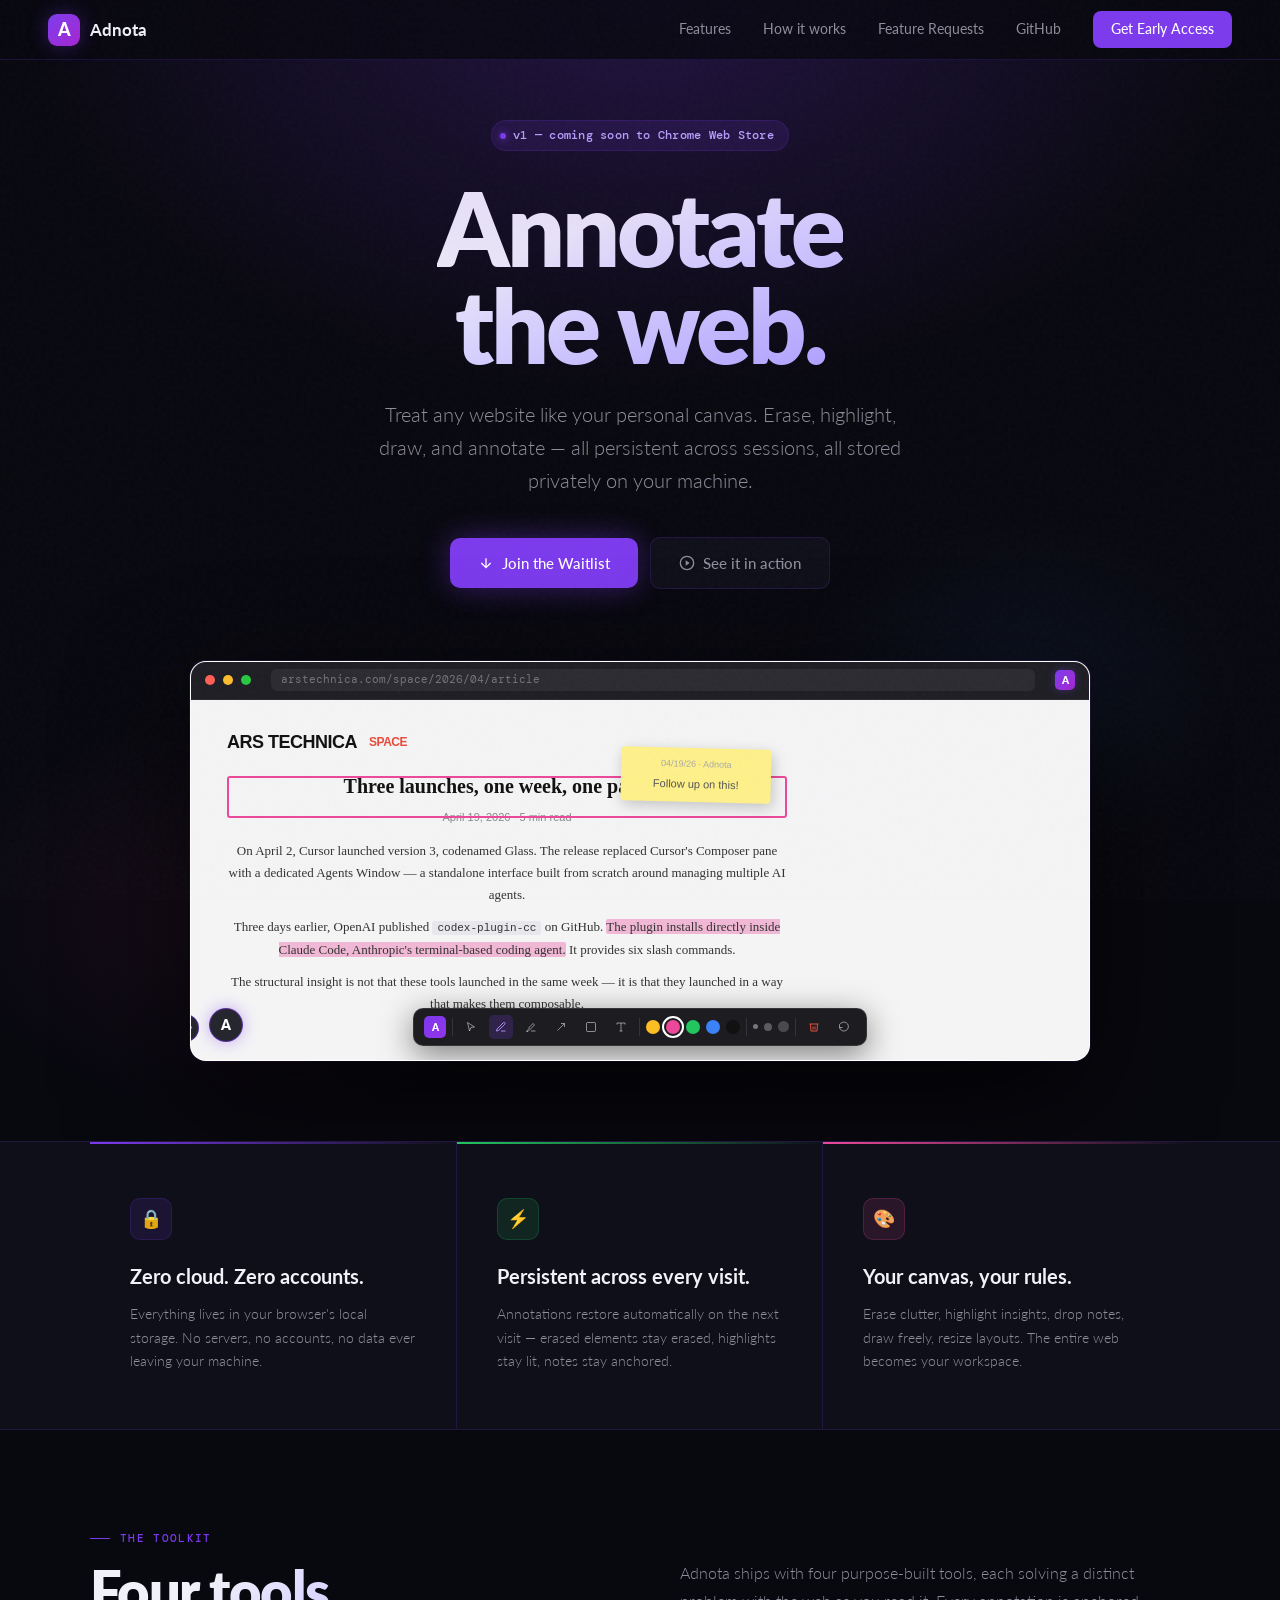
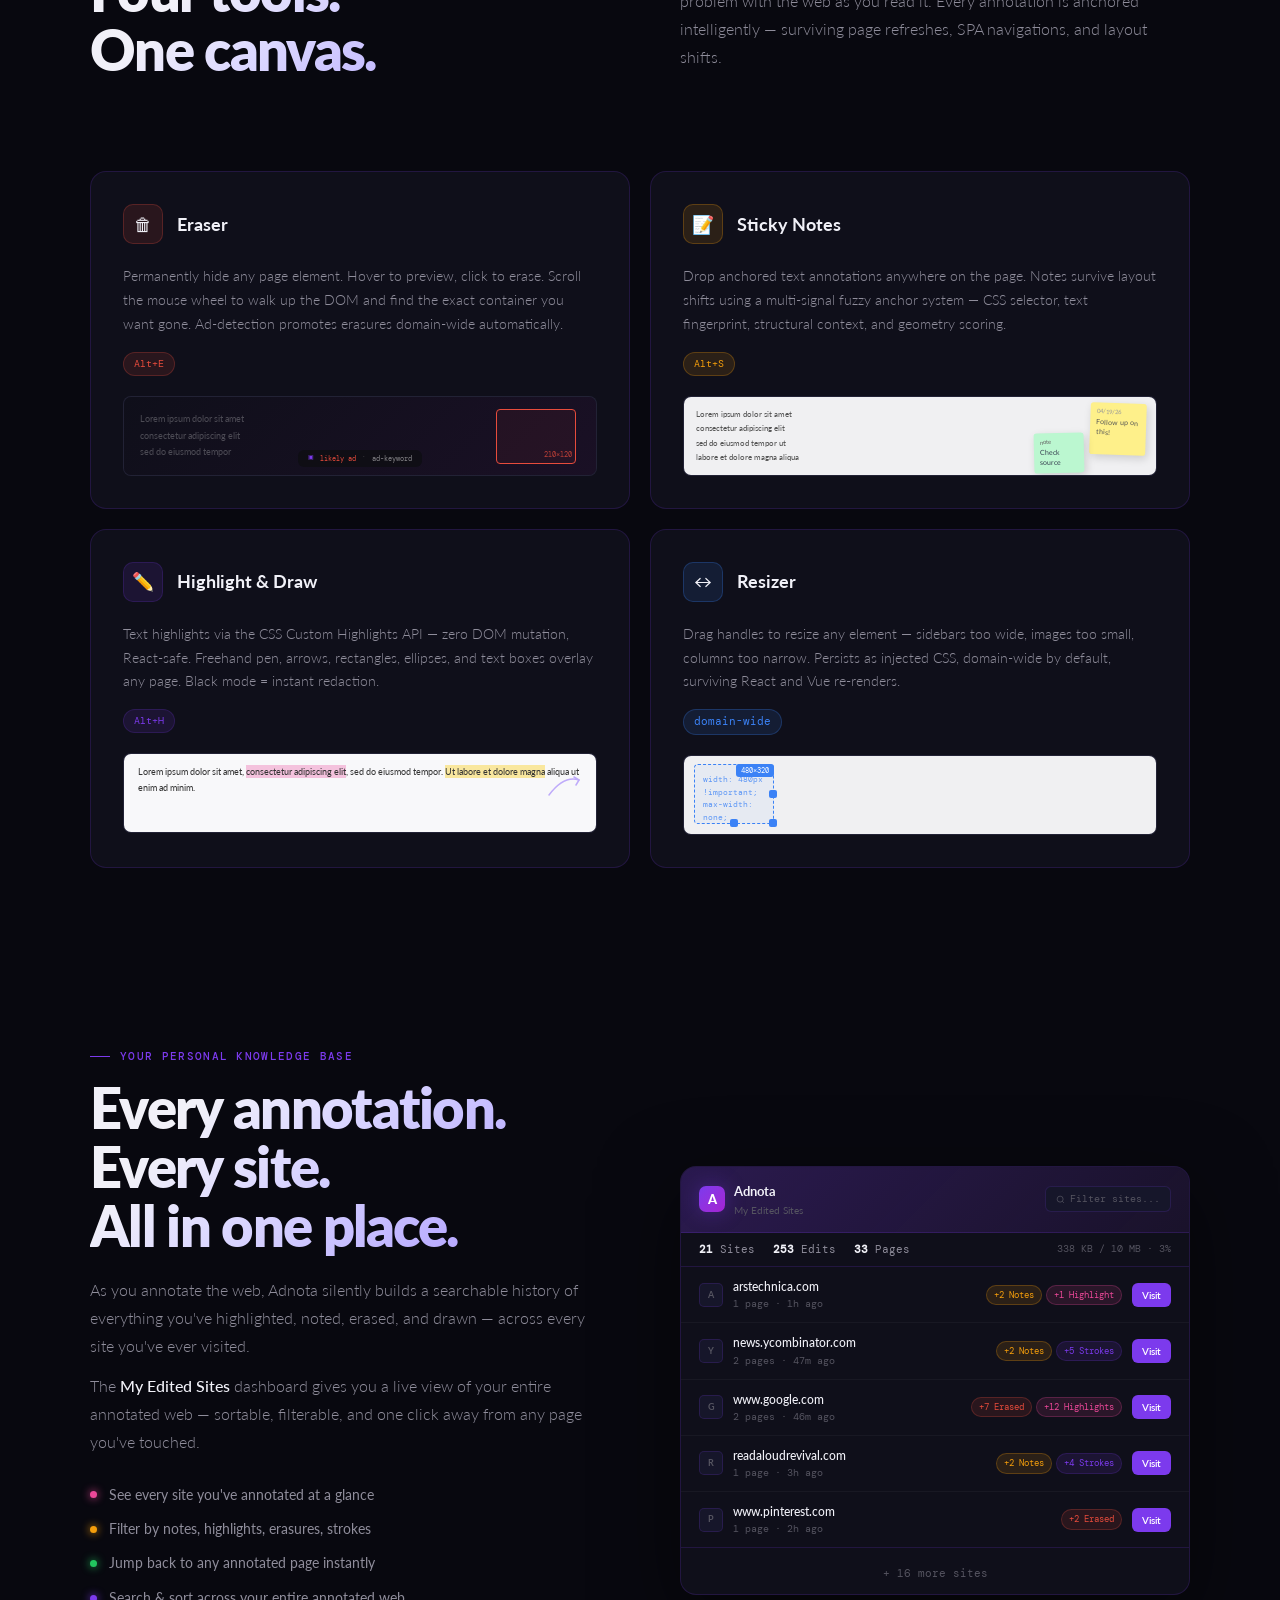
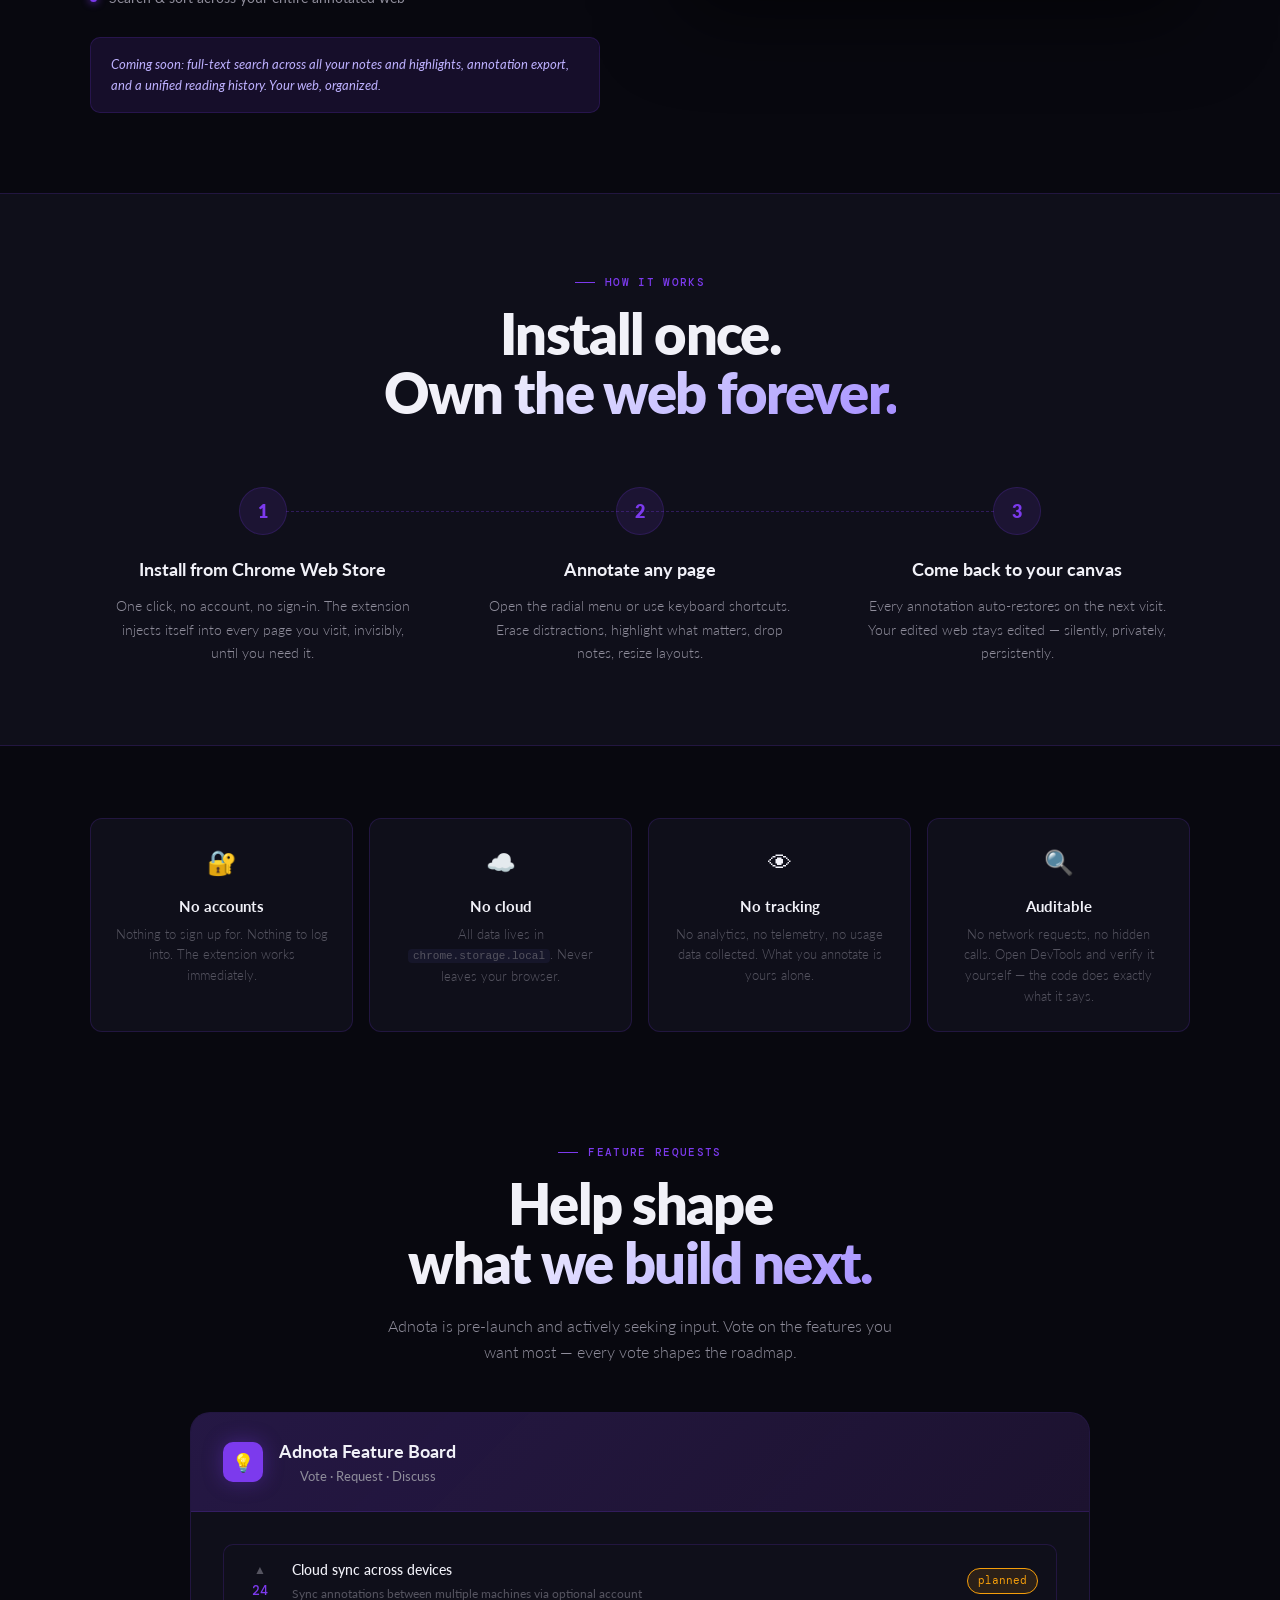
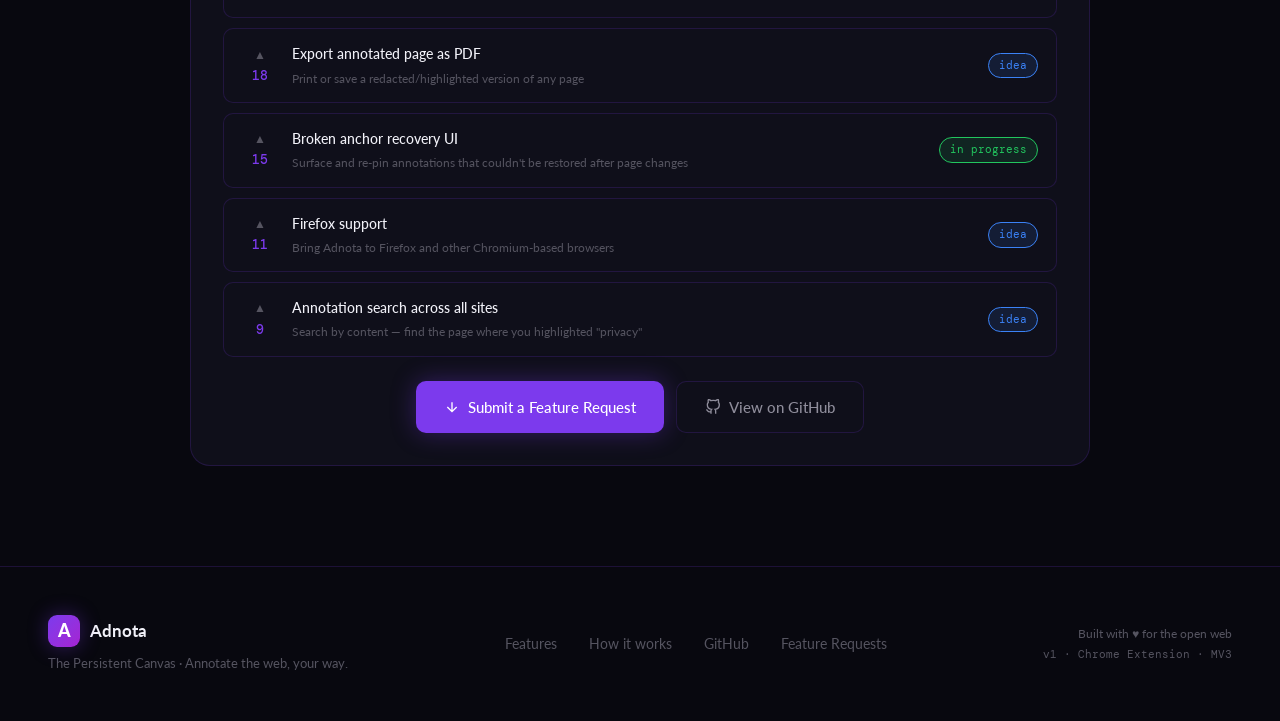
==== commit bfa61c2a: "todo" ====
--- a/index.html
+++ b/index.html
@@ -1,13 +1,15 @@
-<!DOCTYPE html><html lang="en"><head>
-
-
-
+<!DOCTYPE html>
+<html lang="en">
+<head>
 
 <meta charset="UTF-8">
 <meta name="viewport" content="width=device-width, initial-scale=1.0">
 <title>Adnota — Annotate the Web</title>
 <link rel="preconnect" href="https://fonts.googleapis.com">
 <link href="https://fonts.googleapis.com/css2?family=Lato:wght@300;400;700;900&family=DM+Mono:wght@400;500&display=swap" rel="stylesheet">
+<link id="gfont-Noto-Sans" rel="stylesheet" href="https://fonts.googleapis.com/css2?family=Noto+Sans:wght@300;400;500;600;700&display=swap">
+<link id="gfont-DM-Sans" rel="stylesheet" href="https://fonts.googleapis.com/css2?family=DM+Sans:wght@300;400;500;600;700&display=swap">
+<link rel="stylesheet" href="styles.css">
 
 <script type="application/json" id="__tweaks__">
 {
@@ -18,934 +20,7 @@
 }
 </script>
 
-<style>
-:root {
-  --bg: #08080f;
-  --surface: #0f0f1a;
-  --surface2: #16162a;
-  --border: rgba(124,58,237,0.18);
-  --accent: #7c3aed;
-  --accent-glow: rgba(124,58,237,0.35);
-  --accent-soft: rgba(124,58,237,0.12);
-  --red: #e74c3c; --red-soft: rgba(231,76,60,0.12);
-  --amber: #f59e0b; --amber-soft: rgba(245,158,11,0.12);
-  --blue: #3b82f6; --blue-soft: rgba(59,130,246,0.12);
-  --green: #22c55e; --green-soft: rgba(34,197,94,0.12);
-  --pink: #ec4899; --pink-soft: rgba(236,72,153,0.12);
-  --text: oklch(0.96 0.01 290);
-  --text-muted: oklch(0.65 0.02 290);
-  --text-dim: oklch(0.45 0.02 290);
-  --font-display: 'Lato', sans-serif;
-  --font-body: 'Lato', sans-serif;
-  --font-mono: 'DM Mono', monospace;
-  --r: 12px;
-}
-
-*, *::before, *::after { box-sizing: border-box; margin: 0; padding: 0; }
-
-html { scroll-behavior: smooth; }
-
-body {
-  background: var(--bg);
-  color: var(--text);
-  font-family: var(--font-body);
-  font-size: 16px;
-  line-height: 1.6;
-  overflow-x: hidden;
-}
-
-/* ── GRAIN OVERLAY ── */
-body::before {
-  content: '';
-  position: fixed; inset: 0;
-  background-image: url("data:image/svg+xml,%3Csvg viewBox='0 0 256 256' xmlns='http://www.w3.org/2000/svg'%3E%3Cfilter id='n'%3E%3CfeTurbulence type='fractalNoise' baseFrequency='0.9' numOctaves='4' stitchTiles='stitch'/%3E%3C/filter%3E%3Crect width='100%25' height='100%25' filter='url(%23n)' opacity='1'/%3E%3C/svg%3E");
-  opacity: 0.028;
-  pointer-events: none;
-  z-index: 9999;
-}
-
-/* ── NAV ── */
-nav {
-  position: fixed; top: 0; left: 0; right: 0; z-index: 100;
-  display: flex; align-items: center; justify-content: space-between;
-  padding: 0 48px;
-  height: 60px;
-  background: rgba(8,8,15,0.8);
-  backdrop-filter: blur(20px);
-  border-bottom: 1px solid var(--border);
-}
-
-.nav-logo {
-  display: flex; align-items: center; gap: 10px;
-  text-decoration: none;
-}
-
-.logo-mark {
-  width: 32px; height: 32px;
-  background: linear-gradient(135deg, var(--accent), oklch(0.55 0.25 315));
-  border-radius: 9px;
-  display: grid; place-items: center;
-  font-family: 'Lato', sans-serif;
-  font-weight: 900;
-  font-size: 18px;
-  color: white;
-  box-shadow: 0 0 20px var(--accent-glow);
-  letter-spacing: -0.5px;
-  position: relative;
-  overflow: visible;
-}
-
-.nav-logo span {
-  font-family: var(--font-display);
-  font-weight: 700; font-size: 17px;
-  color: var(--text);
-}
-
-.nav-links {
-  display: flex; align-items: center; gap: 32px;
-}
-
-.nav-links a {
-  color: var(--text-muted);
-  text-decoration: none;
-  font-size: 14px;
-  transition: color 0.2s;
-}
-.nav-links a:hover { color: var(--text); }
-
-.nav-cta {
-  background: var(--accent);
-  color: white !important;
-  padding: 7px 18px;
-  border-radius: 8px;
-  font-weight: 500;
-  font-size: 14px !important;
-  transition: background 0.2s, box-shadow 0.2s !important;
-}
-.nav-cta:hover {
-  background: oklch(0.58 0.22 290) !important;
-  box-shadow: 0 0 20px var(--accent-glow) !important;
-}
-
-/* ── HERO ── */
-.hero {
-  min-height: 100vh;
-  display: flex; flex-direction: column; align-items: center; justify-content: center;
-  padding: 120px 48px 80px;
-  position: relative; overflow: hidden;
-  text-align: center;
-}
-
-.hero-mesh {
-  position: absolute; inset: 0; pointer-events: none;
-  background:
-    radial-gradient(ellipse 70% 50% at 50% 0%, rgba(124,58,237,0.22) 0%, transparent 70%),
-    radial-gradient(ellipse 40% 30% at 20% 80%, rgba(236,72,153,0.08) 0%, transparent 60%),
-    radial-gradient(ellipse 30% 25% at 80% 60%, rgba(59,130,246,0.07) 0%, transparent 60%);
-}
-
-.hero-badge {
-  display: inline-flex; align-items: center; gap: 7px;
-  background: var(--accent-soft);
-  border: 1px solid var(--border);
-  border-radius: 999px;
-  padding: 5px 14px 5px 8px;
-  font-size: 12px; font-weight: 500;
-  color: oklch(0.8 0.12 290);
-  font-family: var(--font-mono);
-  margin-bottom: 28px;
-  letter-spacing: 0.02em;
-}
-.hero-badge-dot {
-  width: 6px; height: 6px; border-radius: 50%;
-  background: var(--accent);
-  box-shadow: 0 0 8px var(--accent);
-  animation: pulse 2s ease-in-out infinite;
-}
-@keyframes pulse { 0%,100%{opacity:1;transform:scale(1)} 50%{opacity:0.6;transform:scale(0.85)} }
-
-h1 {
-  font-family: var(--font-display);
-  font-size: clamp(52px, 8vw, 112px);
-  font-weight: 800;
-  line-height: 0.95;
-  letter-spacing: -0.03em;
-  background: linear-gradient(160deg, var(--text) 30%, oklch(0.75 0.15 290) 100%);
-  -webkit-background-clip: text;
-  -webkit-text-fill-color: transparent;
-  background-clip: text;
-  margin-bottom: 24px;
-}
-
-.hero-sub {
-  font-size: clamp(16px, 2vw, 20px);
-  color: var(--text-muted);
-  max-width: 540px;
-  line-height: 1.65;
-  margin-bottom: 40px;
-  font-weight: 300;
-}
-
-.hero-actions {
-  display: flex; gap: 12px; justify-content: center; align-items: center;
-  margin-bottom: 72px;
-  flex-wrap: wrap;
-}
-
-.btn-primary {
-  background: var(--accent);
-  color: white;
-  padding: 13px 28px;
-  border-radius: 10px;
-  font-weight: 500;
-  font-size: 15px;
-  text-decoration: none;
-  transition: all 0.2s;
-  box-shadow: 0 0 30px rgba(124,58,237,0.4);
-  display: flex; align-items: center; gap: 8px;
-}
-.btn-primary:hover { background: oklch(0.58 0.22 290); box-shadow: 0 0 40px rgba(124,58,237,0.6); transform: translateY(-1px); }
-
-.btn-secondary {
-  background: var(--surface);
-  color: var(--text-muted);
-  padding: 13px 28px;
-  border-radius: 10px;
-  font-weight: 500;
-  font-size: 15px;
-  text-decoration: none;
-  border: 1px solid var(--border);
-  transition: all 0.2s;
-  display: flex; align-items: center; gap: 8px;
-}
-.btn-secondary:hover { color: var(--text); border-color: rgba(124,58,237,0.4); background: var(--surface2); }
-
-/* ── BROWSER MOCKUP ── */
-.browser-wrap {
-  width: min(900px, 100%);
-  border-radius: 16px;
-  overflow: hidden;
-  border: 1px solid rgba(255,255,255,0.08);
-  box-shadow: 0 40px 120px rgba(0,0,0,0.7), 0 0 0 1px rgba(124,58,237,0.15);
-  position: relative;
-  background: #fff;
-}
-
-.browser-chrome {
-  background: #1e1e24;
-  height: 38px;
-  display: flex; align-items: center;
-  padding: 0 14px; gap: 8px;
-  border-bottom: 1px solid rgba(255,255,255,0.06);
-}
-.b-dot { width: 10px; height: 10px; border-radius: 50%; }
-.b-red { background: #ff5f57; }
-.b-amber { background: #febc2e; }
-.b-green { background: #28c840; }
-.browser-bar {
-  flex: 1; margin: 0 12px;
-  background: rgba(255,255,255,0.06);
-  border-radius: 6px;
-  height: 22px;
-  display: flex; align-items: center;
-  padding: 0 10px;
-  font-family: var(--font-mono);
-  font-size: 11px;
-  color: rgba(255,255,255,0.35);
-}
-.ext-chip {
-  width: 20px; height: 20px; border-radius: 5px;
-  background: linear-gradient(135deg, var(--accent), oklch(0.55 0.25 315));
-  display: grid; place-items: center;
-  font-family: var(--font-display);
-  font-weight: 800; font-size: 10px;
-  color: white;
-  box-shadow: 0 0 8px var(--accent-glow);
-}
-
-.browser-body {
-  background: #f4f4f5;
-  min-height: 360px;
-  position: relative;
-  overflow: hidden;
-  font-family: Georgia, serif;
-  font-size: 14px;
-  color: #1a1a1a;
-  padding: 28px 36px;
-}
-
-/* Fake article content */
-.fake-article { max-width: 580px; position: relative; }
-.fake-site-header {
-  font-family: 'Arial Black', sans-serif;
-  font-size: 18px; font-weight: 900;
-  color: #111;
-  margin-bottom: 16px;
-  letter-spacing: -0.5px;
-  display: flex; align-items: center; gap: 12px;
-}
-.fake-site-tag { color: #e74c3c; font-size: 12px; }
-.fake-h1 { font-size: 20px; font-weight: 700; color: #111; line-height: 1.3; margin-bottom: 10px; }
-.fake-byline { font-size: 11px; color: #888; margin-bottom: 14px; font-family: Arial, sans-serif; }
-.fake-p { font-size: 13px; line-height: 1.7; color: #333; margin-bottom: 10px; }
-
-/* Adnota overlays on fake article */
-.anno-highlight {
-  background: rgba(236,72,153,0.35);
-  border-radius: 2px;
-  transition: background 0.3s;
-}
-.anno-erase-target {
-  position: absolute; right: 0; top: 0; bottom: 0; width: 200px;
-  background: #e8e8ec;
-  border: 2px dashed #ccc;
-  border-radius: 8px;
-  display: flex; align-items: center; justify-content: center;
-  font-family: Arial, sans-serif; font-size: 11px; color: #999;
-  text-align: center; padding: 16px;
-  transition: opacity 0.4s;
-}
-.anno-erase-target.erased {
-  opacity: 0;
-}
-.anno-erase-hover {
-  outline: 2px solid #e74c3c;
-  background: rgba(231,76,60,0.05) !important;
-}
-
-.anno-sticky {
-  position: absolute;
-  top: 20px; right: 16px;
-  width: 150px;
-  background: #fef08a;
-  border-radius: 4px;
-  padding: 10px 12px;
-  font-family: Arial, sans-serif;
-  font-size: 11px; color: #555;
-  box-shadow: 2px 4px 14px rgba(0,0,0,0.2);
-  line-height: 1.5;
-  transform: rotate(1.5deg);
-  z-index: 5;
-  opacity: 0;
-  transition: opacity 0.4s, transform 0.4s;
-}
-.anno-sticky.visible { opacity: 1; transform: rotate(1.5deg) translateY(0); }
-.sticky-header { font-size: 9px; color: #aaa; margin-bottom: 4px; }
-
-.anno-rect {
-  position: absolute;
-  border: 2px solid var(--pink);
-  border-radius: 3px;
-  pointer-events: none;
-  opacity: 0;
-  transition: opacity 0.3s;
-}
-.anno-rect.visible { opacity: 1; }
-
-/* Adnota toolbar */
-.adnota-toolbar {
-  position: absolute;
-  bottom: 14px;
-  left: 50%;
-  transform: translateX(-50%);
-  background: rgba(15,15,20,0.94);
-  backdrop-filter: blur(10px);
-  border: 1px solid rgba(255,255,255,0.1);
-  border-radius: 10px;
-  padding: 6px 10px;
-  display: flex; align-items: center; gap: 6px;
-  box-shadow: 0 8px 32px rgba(0,0,0,0.5);
-  z-index: 10;
-}
-
-.tb-sep { width: 1px; height: 18px; background: rgba(255,255,255,0.1); }
-
-.tb-chip {
-  width: 22px; height: 22px;
-  background: linear-gradient(135deg, #7c3aed, #9333ea);
-  border-radius: 5px;
-  display: grid; place-items: center;
-  font-family: var(--font-display);
-  font-weight: 800; font-size: 10px;
-  color: white;
-}
-
-.tb-btn {
-  width: 24px; height: 24px;
-  border-radius: 5px;
-  display: grid; place-items: center;
-  cursor: pointer;
-  transition: background 0.15s;
-  color: rgba(255,255,255,0.5);
-}
-.tb-btn:hover, .tb-btn.active { background: rgba(255,255,255,0.1); color: white; }
-.tb-btn.active-pen { color: #a78bfa; background: rgba(124,58,237,0.2); }
-
-.tb-swatch {
-  width: 14px; height: 14px; border-radius: 50%;
-  cursor: pointer; transition: transform 0.15s;
-}
-.tb-swatch:hover { transform: scale(1.2); }
-.swatch-active { outline: 2px solid white; outline-offset: 2px; }
-
-.tb-dot-size {
-  width: 8px; height: 8px; border-radius: 50%;
-  background: rgba(255,255,255,0.4);
-}
-
-/* Radial menu */
-.radial-menu {
-  position: absolute;
-  bottom: 18px; left: 18px;
-  z-index: 10;
-}
-
-.radial-center {
-  width: 34px; height: 34px;
-  background: rgba(20,20,30,0.92);
-  border: 1.5px solid rgba(124,58,237,0.6);
-  border-radius: 50%;
-  display: grid; place-items: center;
-  font-family: var(--font-display);
-  font-weight: 800; font-size: 14px;
-  color: white;
-  cursor: pointer;
-  box-shadow: 0 0 16px rgba(124,58,237,0.4);
-  position: relative; z-index: 2;
-}
-
-.radial-sat {
-  position: absolute;
-  width: 28px; height: 28px;
-  border-radius: 50%;
-  background: rgba(20,20,30,0.92);
-  border: 1.5px solid rgba(255,255,255,0.15);
-  display: grid; place-items: center;
-  opacity: 0;
-  transform: scale(0.5);
-  transition: opacity 0.3s, transform 0.3s;
-}
-.radial-sat svg { width: 13px; height: 13px; }
-
-.radial-menu.open .radial-sat {
-  opacity: 1;
-  transform: scale(1) translate(var(--tx), var(--ty));
-}
-
-/* ── SECTIONS ── */
-section { padding: 100px 48px; }
-
-.section-label {
-  font-family: var(--font-mono);
-  font-size: 11px; font-weight: 500;
-  color: var(--accent);
-  letter-spacing: 0.12em;
-  text-transform: uppercase;
-  margin-bottom: 14px;
-  display: flex; align-items: center; gap: 10px;
-}
-.section-label::before {
-  content: '';
-  width: 20px; height: 1px;
-  background: var(--accent);
-  display: block;
-}
-
-h2 {
-  font-family: var(--font-display);
-  font-size: clamp(32px, 4.5vw, 56px);
-  font-weight: 800;
-  letter-spacing: -0.03em;
-  line-height: 1.05;
-  margin-bottom: 20px;
-}
-
-.text-gradient {
-  background: linear-gradient(135deg, var(--text) 20%, oklch(0.72 0.18 290));
-  -webkit-background-clip: text;
-  -webkit-text-fill-color: transparent;
-  background-clip: text;
-}
-
-/* ── PILLARS ── */
-.pillars {
-  background: var(--surface);
-  border-top: 1px solid var(--border);
-  border-bottom: 1px solid var(--border);
-}
-
-.pillars-inner {
-  max-width: 1100px;
-  margin: 0 auto;
-  display: grid;
-  grid-template-columns: repeat(3, 1fr);
-  gap: 0;
-}
-
-.pillar {
-  padding: 56px 40px;
-  border-right: 1px solid var(--border);
-  position: relative;
-  overflow: hidden;
-}
-.pillar:last-child { border-right: none; }
-.pillar::before {
-  content: '';
-  position: absolute; top: 0; left: 0; right: 0; height: 2px;
-  background: linear-gradient(90deg, var(--p-color), transparent);
-}
-
-.pillar-icon {
-  width: 42px; height: 42px;
-  border-radius: 10px;
-  background: var(--p-bg);
-  border: 1px solid var(--p-border);
-  display: grid; place-items: center;
-  margin-bottom: 20px;
-  font-size: 18px;
-}
-
-.pillar h3 {
-  font-family: var(--font-display);
-  font-size: 20px; font-weight: 700;
-  margin-bottom: 10px;
-  color: var(--text);
-}
-
-.pillar p { color: var(--text-muted); font-size: 14px; line-height: 1.7; font-weight: 300; }
-
-/* ── FEATURES ── */
-.features-section {
-  max-width: 1100px;
-  margin: 0 auto;
-}
-
-.features-header {
-  display: grid;
-  grid-template-columns: 1fr 1fr;
-  gap: 80px;
-  align-items: center;
-  margin-bottom: 72px;
-}
-
-.features-desc { color: var(--text-muted); font-size: 16px; line-height: 1.75; font-weight: 300; }
-
-.feature-grid {
-  display: grid;
-  grid-template-columns: 1fr 1fr;
-  gap: 20px;
-}
-
-.feature-card {
-  background: var(--surface);
-  border: 1px solid var(--border);
-  border-radius: 16px;
-  padding: 32px;
-  position: relative;
-  overflow: hidden;
-  transition: border-color 0.3s, transform 0.3s;
-  cursor: default;
-}
-.feature-card:hover {
-  border-color: var(--f-color);
-  transform: translateY(-3px);
-}
-.feature-card::after {
-  content: '';
-  position: absolute; top: 0; left: 0; right: 0; height: 1px;
-  background: linear-gradient(90deg, var(--f-color), transparent 60%);
-  opacity: 0;
-  transition: opacity 0.3s;
-}
-.feature-card:hover::after { opacity: 1; }
-
-.feature-card-header {
-  display: flex; align-items: center; gap: 14px;
-  margin-bottom: 20px;
-}
-
-.feature-icon {
-  width: 40px; height: 40px;
-  border-radius: 10px;
-  background: var(--f-bg);
-  border: 1px solid var(--f-border);
-  display: grid; place-items: center;
-  font-size: 18px;
-  flex-shrink: 0;
-}
-
-.feature-card h3 {
-  font-family: var(--font-display);
-  font-size: 18px; font-weight: 700;
-  color: var(--text);
-}
-
-.feature-card p { color: var(--text-muted); font-size: 14px; line-height: 1.7; font-weight: 300; }
-
-.feature-tag {
-  display: inline-flex; align-items: center; gap: 5px;
-  margin-top: 16px;
-  background: var(--f-bg);
-  border: 1px solid var(--f-border);
-  border-radius: 999px;
-  padding: 3px 10px;
-  font-family: var(--font-mono);
-  font-size: 11px;
-  color: var(--f-color);
-}
-
-.feature-visual {
-  margin-top: 20px;
-  height: 80px;
-  border-radius: 8px;
-  background: var(--surface2);
-  border: 1px solid rgba(255,255,255,0.05);
-  overflow: hidden;
-  display: flex; align-items: center; justify-content: center;
-  position: relative;
-}
-
-/* ── DEMO VISUALS (CSS art for feature cards) ── */
-.vis-eraser {
-  width: 100%; height: 100%;
-  background: linear-gradient(135deg, #0f0f1a, #1a1025);
-  display: flex; align-items: center; padding: 12px 16px; gap: 12px;
-  position: relative;
-}
-.vis-eraser-text { font-size: 9px; color: rgba(255,255,255,0.25); line-height: 1.8; flex: 1; }
-.vis-eraser-outline {
-  position: absolute; right: 20px; top: 12px;
-  width: 80px; height: 55px;
-  border: 1.5px solid #e74c3c;
-  border-radius: 4px;
-  background: rgba(231,76,60,0.06);
-  display: flex; align-items: flex-end; justify-content: flex-end;
-  padding: 3px;
-}
-.vis-eraser-badge { font-family: var(--font-mono); font-size: 7px; color: #e74c3c; opacity: 0.8; }
-.vis-eraser-hud {
-  position: absolute; bottom: 8px; left: 50%; transform: translateX(-50%);
-  background: rgba(15,15,20,0.92);
-  border-radius: 6px;
-  padding: 3px 10px;
-  font-family: var(--font-mono); font-size: 7px;
-  color: rgba(255,255,255,0.5);
-  white-space: nowrap;
-  display: flex; gap: 6px; align-items: center;
-}
-.vis-eraser-conf { color: #e74c3c; }
-
-.vis-sticky {
-  width: 100%; height: 100%;
-  background: #f0f0f2;
-  position: relative;
-}
-.vis-sticky-text { position: absolute; top: 10px; left: 12px; font-size: 8px; color: #555; line-height: 1.8; }
-.vis-note {
-  position: absolute; top: 6px; right: 10px;
-  width: 56px; height: 52px;
-  border-radius: 3px;
-  padding: 5px 6px;
-  font-size: 7px; line-height: 1.4;
-  box-shadow: 2px 3px 8px rgba(0,0,0,0.15);
-  transform: rotate(2deg);
-}
-.vis-note.yellow { background: #fef08a; color: #555; }
-.vis-note.green { background: #bbf7d0; color: #374151; }
-
-.vis-highlight {
-  width: 100%; height: 100%;
-  background: #f8f8fa;
-  padding: 10px 14px;
-  font-size: 9px; color: #333; line-height: 1.8;
-  position: relative;
-}
-mark.pink { background: rgba(236,72,153,0.3); color: inherit; padding: 1px 0; }
-mark.yellow { background: rgba(250,204,21,0.4); color: inherit; padding: 1px 0; }
-.vis-arrow {
-  position: absolute; right: 12px; top: 16px;
-  opacity: 0.7;
-}
-
-.vis-resizer {
-  width: 100%; height: 100%;
-  background: #f0f0f2;
-  padding: 8px 10px;
-  position: relative;
-}
-.vis-resize-box {
-  width: 80px; height: 60px;
-  border: 1.5px dashed #3b82f6;
-  border-radius: 4px;
-  background: rgba(59,130,246,0.05);
-  position: relative;
-}
-.resize-handle {
-  position: absolute;
-  width: 8px; height: 8px;
-  background: #3b82f6;
-  border-radius: 2px;
-}
-.resize-handle.br { bottom: -4px; right: -4px; cursor: nwse-resize; }
-.resize-handle.r { top: 50%; right: -4px; transform: translateY(-50%); }
-.resize-handle.b { bottom: -4px; left: 50%; transform: translateX(-50%); }
-.vis-resize-badge {
-  position: absolute; top: -1px; right: -1px;
-  font-family: var(--font-mono); font-size: 7px;
-  background: #3b82f6; color: white;
-  border-radius: 3px; padding: 1px 5px;
-}
-
-/* ── HOW IT WORKS ── */
-.how-section {
-  background: var(--surface);
-  border-top: 1px solid var(--border);
-  border-bottom: 1px solid var(--border);
-}
-
-.how-inner {
-  max-width: 1100px; margin: 0 auto;
-}
-
-.how-header { text-align: center; margin-bottom: 64px; }
-
-.steps {
-  display: grid;
-  grid-template-columns: repeat(3, 1fr);
-  gap: 32px;
-  position: relative;
-}
-.steps::before {
-  content: '';
-  position: absolute;
-  top: 24px; left: calc(16% + 20px); right: calc(16% + 20px);
-  height: 1px;
-  background: linear-gradient(90deg, var(--border), var(--border));
-  border-top: 1px dashed rgba(124,58,237,0.3);
-}
-
-.step {
-  text-align: center;
-  padding: 0 20px;
-}
-
-.step-num {
-  width: 48px; height: 48px;
-  border-radius: 50%;
-  background: var(--accent-soft);
-  border: 1px solid var(--border);
-  display: grid; place-items: center;
-  font-family: var(--font-display);
-  font-weight: 800; font-size: 18px;
-  color: var(--accent);
-  margin: 0 auto 20px;
-  position: relative; z-index: 1;
-}
-
-.step h3 {
-  font-family: var(--font-display);
-  font-size: 18px; font-weight: 700;
-  margin-bottom: 10px;
-}
-
-.step p { color: var(--text-muted); font-size: 14px; line-height: 1.7; font-weight: 300; }
-
-/* ── PRIVACY STRIP ── */
-.privacy-strip {
-  max-width: 1100px; margin: 0 auto;
-  display: grid;
-  grid-template-columns: repeat(4, 1fr);
-  gap: 16px;
-}
-
-.priv-card {
-  background: var(--surface);
-  border: 1px solid var(--border);
-  border-radius: 12px;
-  padding: 24px;
-  text-align: center;
-}
-
-.priv-icon { font-size: 24px; margin-bottom: 12px; }
-.priv-card h4 { font-family: var(--font-display); font-size: 15px; font-weight: 700; margin-bottom: 6px; }
-.priv-card p { color: var(--text-dim); font-size: 13px; line-height: 1.6; font-weight: 300; }
-
-/* ── FEATURE REQUEST ── */
-.featureboard-section {
-  max-width: 900px; margin: 0 auto;
-  text-align: center;
-}
-
-.featureboard-card {
-  background: var(--surface);
-  border: 1px solid var(--border);
-  border-radius: 20px;
-  overflow: hidden;
-  margin-top: 48px;
-}
-
-.featureboard-header {
-  background: linear-gradient(135deg, rgba(124,58,237,0.2), rgba(147,51,234,0.1));
-  border-bottom: 1px solid var(--border);
-  padding: 24px 32px;
-  display: flex; align-items: center; gap: 16px;
-}
-
-.fb-icon {
-  width: 40px; height: 40px;
-  background: var(--accent);
-  border-radius: 10px;
-  display: grid; place-items: center;
-  font-size: 18px;
-  box-shadow: 0 0 20px var(--accent-glow);
-}
-
-.featureboard-header h3 {
-  font-family: var(--font-display);
-  font-size: 18px; font-weight: 700;
-}
-.featureboard-header p { color: var(--text-muted); font-size: 13px; }
-
-.featureboard-body {
-  padding: 32px;
-}
-
-.fb-embed-placeholder {
-  background: var(--surface2);
-  border: 1px dashed rgba(124,58,237,0.3);
-  border-radius: 12px;
-  padding: 40px;
-  text-align: center;
-}
-
-.fb-embed-placeholder p {
-  color: var(--text-muted); font-size: 14px; margin-bottom: 20px;
-}
-
-.feature-requests-list {
-  display: grid; gap: 10px;
-  text-align: left;
-  margin-bottom: 24px;
-}
-
-.fr-item {
-  background: var(--surface);
-  border: 1px solid var(--border);
-  border-radius: 10px;
-  padding: 14px 18px;
-  display: flex; align-items: center; gap: 14px;
-  cursor: pointer;
-  transition: border-color 0.2s, background 0.2s;
-}
-.fr-item:hover { border-color: rgba(124,58,237,0.4); background: var(--surface2); }
-
-.fr-votes {
-  display: flex; flex-direction: column; align-items: center; gap: 2px;
-  min-width: 36px;
-}
-.fr-arrow { color: var(--text-dim); font-size: 12px; }
-.fr-count { font-family: var(--font-mono); font-size: 13px; font-weight: 500; color: var(--accent); }
-
-.fr-content h4 { font-size: 14px; font-weight: 500; margin-bottom: 3px; }
-.fr-content p { font-size: 12px; color: var(--text-dim); }
-
-.fr-tag {
-  margin-left: auto;
-  padding: 3px 10px;
-  border-radius: 999px;
-  font-size: 11px; font-family: var(--font-mono);
-  border: 1px solid;
-  flex-shrink: 0;
-}
-.fr-tag.planned { border-color: var(--amber); color: var(--amber); background: var(--amber-soft); }
-.fr-tag.idea { border-color: var(--blue); color: var(--blue); background: var(--blue-soft); }
-.fr-tag.wip { border-color: var(--green); color: var(--green); background: var(--green-soft); }
-
-.fb-cta {
-  background: var(--accent);
-  color: white;
-  padding: 12px 28px;
-  border-radius: 10px;
-  font-weight: 500;
-  font-size: 15px;
-  text-decoration: none;
-  display: inline-flex; align-items: center; gap: 8px;
-  transition: all 0.2s;
-  box-shadow: 0 0 24px var(--accent-glow);
-}
-.fb-cta:hover { background: oklch(0.58 0.22 290); box-shadow: 0 0 36px var(--accent-glow); }
-
-/* ── FOOTER ── */
-footer {
-  border-top: 1px solid var(--border);
-  padding: 48px;
-  display: flex; align-items: center; justify-content: space-between;
-}
-
-.footer-logo { display: flex; align-items: center; gap: 10px; text-decoration: none; }
-.footer-tagline { font-size: 13px; color: var(--text-dim); margin-top: 6px; }
-
-.footer-links { display: flex; gap: 32px; }
-.footer-links a { color: var(--text-dim); text-decoration: none; font-size: 14px; transition: color 0.2s; }
-.footer-links a:hover { color: var(--text-muted); }
-
-.footer-note { font-size: 12px; color: var(--text-dim); text-align: right; line-height: 1.7; }
-
-/* ── SCROLL REVEALS ── */
-.reveal {
-  opacity: 0;
-  transform: translateY(28px);
-  transition: opacity 0.7s ease, transform 0.7s ease;
-}
-.reveal.in { opacity: 1; transform: none; }
-.reveal-delay-1 { transition-delay: 0.1s; }
-.reveal-delay-2 { transition-delay: 0.2s; }
-.reveal-delay-3 { transition-delay: 0.3s; }
-.reveal-delay-4 { transition-delay: 0.4s; }
-
-/* ── TWEAKS PANEL ── */
-#tweaks-panel {
-  display: none;
-  position: fixed; bottom: 24px; right: 24px; z-index: 10000;
-  background: var(--surface2);
-  border: 1px solid var(--border);
-  border-radius: 16px;
-  padding: 20px 24px;
-  width: 260px;
-  box-shadow: 0 20px 60px rgba(0,0,0,0.6);
-}
-#tweaks-panel h4 {
-  font-family: var(--font-display);
-  font-size: 14px; font-weight: 700;
-  color: var(--text-muted);
-  margin-bottom: 16px;
-  letter-spacing: 0.05em;
-  text-transform: uppercase;
-}
-.tw-row { margin-bottom: 14px; }
-.tw-row label { display: block; font-size: 12px; color: var(--text-dim); margin-bottom: 5px; font-family: var(--font-mono); }
-.tw-row input[type="color"] { width: 100%; height: 32px; border: 1px solid var(--border); border-radius: 6px; background: var(--surface); cursor: pointer; }
-.tw-row input[type="text"] { width: 100%; background: var(--surface); border: 1px solid var(--border); border-radius: 6px; padding: 6px 10px; color: var(--text); font-size: 13px; font-family: var(--font-mono); }
-.tw-row input:focus { outline: none; border-color: var(--accent); }
-.tw-row input[type="checkbox"] { accent-color: var(--accent); }
-
-@media (max-width: 768px) {
-  nav { padding: 0 20px; }
-  .nav-links { display: none; }
-  .hero { padding: 100px 24px 60px; }
-  section { padding: 64px 24px; }
-  .pillars-inner { grid-template-columns: 1fr; }
-  .pillar { border-right: none; border-bottom: 1px solid var(--border); }
-  .feature-grid { grid-template-columns: 1fr; }
-  .features-header { grid-template-columns: 1fr; gap: 24px; }
-  .steps { grid-template-columns: 1fr; }
-  .steps::before { display: none; }
-  .privacy-strip { grid-template-columns: 1fr 1fr; }
-  footer { flex-direction: column; gap: 32px; text-align: center; }
-  .footer-note { text-align: center; }
-}
-</style>
-<link id="gfont-Noto-Sans" rel="stylesheet" href="https://fonts.googleapis.com/css2?family=Noto+Sans:wght@300;400;500;600;700&amp;display=swap"><link id="gfont-DM-Sans" rel="stylesheet" href="https://fonts.googleapis.com/css2?family=DM+Sans:wght@300;400;500;600;700&amp;display=swap"></head>
+</head>
 <body data-cc-id="cc-1" style="font-family: Lato;">
 
 <!-- NAV -->
@@ -1499,7 +574,7 @@
 </footer>
 
 <!-- TWEAKS PANEL -->
-<div id="tweaks-panel" style="display: block;">
+<!-- <div id="tweaks-panel" style="display: block;">
   <h4>Tweaks</h4>
   <div class="tw-row">
     <label>Accent color</label>
@@ -1517,85 +592,8 @@
     <input type="checkbox" id="tw-fb" checked="" onchange="applyTweak('showFeatureBase',this.checked)">
     <label style="margin-bottom:0;display:inline">Show Feature Board</label>
   </div>
-</div>
-
-<script>
-/* ── SCROLL REVEAL ── */
-const obs = new IntersectionObserver((entries) => {
-  entries.forEach(e => { if (e.isIntersecting) { e.target.classList.add('in'); obs.unobserve(e.target); } });
-}, { threshold: 0.12 });
-document.querySelectorAll('.reveal').forEach(el => obs.observe(el));
-
-/* ── HERO BROWSER ANIMATION ── */
-const highlight = document.getElementById('demo-highlight');
-const sticky = document.getElementById('demo-sticky');
-const eraseTarget = document.getElementById('demo-erase-target');
-const rect = document.getElementById('demo-rect');
-
-function runHeroDemo() {
-  // Phase 1: highlight appears
-  setTimeout(() => { highlight.style.transition = 'background 0.5s'; highlight.style.background = 'rgba(236,72,153,0.35)'; }, 1000);
-  // Phase 2: sticky note pops in
-  setTimeout(() => { sticky.classList.add('visible'); }, 2000);
-  // Phase 3: rect annotation
-  setTimeout(() => { rect.classList.add('visible'); }, 3000);
-  // Phase 4: ad gets erased
-  setTimeout(() => {
-    eraseTarget.classList.add('anno-erase-hover');
-    setTimeout(() => {
-      eraseTarget.classList.add('erased');
-      eraseTarget.classList.remove('anno-erase-hover');
-    }, 700);
-  }, 4000);
-  // Loop
-  setTimeout(() => {
-    highlight.style.background = 'transparent';
-    sticky.classList.remove('visible');
-    rect.classList.remove('visible');
-    eraseTarget.classList.remove('erased');
-    setTimeout(runHeroDemo, 800);
-  }, 7500);
-}
-
-window.addEventListener('load', () => setTimeout(runHeroDemo, 1200));
-
-/* ── UPVOTE ── */
-function upvote(el) {
-  const count = el.querySelector('.fr-count');
-  const arrow = el.querySelector('.fr-arrow');
-  const n = parseInt(count.textContent);
-  count.textContent = n + 1;
-  arrow.style.color = 'var(--accent)';
-  count.style.color = 'var(--accent)';
-  el.style.borderColor = 'rgba(124,58,237,0.4)';
-  el.onclick = null; // one vote per session
-}
-
-/* ── TWEAKS ── */
-function applyTweak(key, val) {
-  if (key === 'accentColor') {
-    document.documentElement.style.setProperty('--accent', val);
-    document.documentElement.style.setProperty('--accent-glow', val + '59');
-    document.documentElement.style.setProperty('--accent-soft', val + '1a');
-  }
-  if (key === 'heroTag') {
-    document.querySelector('h1').innerHTML = val.replace('\n','<br>');
-  }
-  if (key === 'ctaLabel') {
-    document.querySelector('.btn-primary').childNodes[1].textContent = ' ' + val;
-  }
-  if (key === 'showFeatureBase') {
-    document.getElementById('requests').style.display = val ? '' : 'none';
-  }
-  window.parent.postMessage({ type: '__edit_mode_set_keys', edits: { [key]: val } }, '*');
-}
-
-window.addEventListener('message', e => {
-  if (e.data?.type === '__activate_edit_mode') document.getElementById('tweaks-panel').style.display = 'block';
-  if (e.data?.type === '__deactivate_edit_mode') document.getElementById('tweaks-panel').style.display = 'none';
-});
-window.parent.postMessage({ type: '__edit_mode_available' }, '*');
-</script>
-
-
-</body></html>+</div> -->
+
+<script src="main.js"></script>
+</body>
+</html>
--- a/styles.css
+++ b/styles.css
@@ -0,0 +1,925 @@
+:root {
+  --bg: #08080f;
+  --surface: #0f0f1a;
+  --surface2: #16162a;
+  --border: rgba(124,58,237,0.18);
+  --accent: #7c3aed;
+  --accent-glow: rgba(124,58,237,0.35);
+  --accent-soft: rgba(124,58,237,0.12);
+  --red: #e74c3c; --red-soft: rgba(231,76,60,0.12);
+  --amber: #f59e0b; --amber-soft: rgba(245,158,11,0.12);
+  --blue: #3b82f6; --blue-soft: rgba(59,130,246,0.12);
+  --green: #22c55e; --green-soft: rgba(34,197,94,0.12);
+  --pink: #ec4899; --pink-soft: rgba(236,72,153,0.12);
+  --text: oklch(0.96 0.01 290);
+  --text-muted: oklch(0.65 0.02 290);
+  --text-dim: oklch(0.45 0.02 290);
+  --font-display: 'Lato', sans-serif;
+  --font-body: 'Lato', sans-serif;
+  --font-mono: 'DM Mono', monospace;
+  --r: 12px;
+}
+
+*, *::before, *::after { box-sizing: border-box; margin: 0; padding: 0; }
+
+html { scroll-behavior: smooth; }
+
+body {
+  background: var(--bg);
+  color: var(--text);
+  font-family: var(--font-body);
+  font-size: 16px;
+  line-height: 1.6;
+  overflow-x: hidden;
+}
+
+/* ── GRAIN OVERLAY ── */
+body::before {
+  content: '';
+  position: fixed; inset: 0;
+  background-image: url("data:image/svg+xml,%3Csvg viewBox='0 0 256 256' xmlns='http://www.w3.org/2000/svg'%3E%3Cfilter id='n'%3E%3CfeTurbulence type='fractalNoise' baseFrequency='0.9' numOctaves='4' stitchTiles='stitch'/%3E%3C/filter%3E%3Crect width='100%25' height='100%25' filter='url(%23n)' opacity='1'/%3E%3C/svg%3E");
+  opacity: 0.028;
+  pointer-events: none;
+  z-index: 9999;
+}
+
+/* ── NAV ── */
+nav {
+  position: fixed; top: 0; left: 0; right: 0; z-index: 100;
+  display: flex; align-items: center; justify-content: space-between;
+  padding: 0 48px;
+  height: 60px;
+  background: rgba(8,8,15,0.8);
+  backdrop-filter: blur(20px);
+  border-bottom: 1px solid var(--border);
+}
+
+.nav-logo {
+  display: flex; align-items: center; gap: 10px;
+  text-decoration: none;
+}
+
+.logo-mark {
+  width: 32px; height: 32px;
+  background: linear-gradient(135deg, var(--accent), oklch(0.55 0.25 315));
+  border-radius: 9px;
+  display: grid; place-items: center;
+  font-family: 'Lato', sans-serif;
+  font-weight: 900;
+  font-size: 18px;
+  color: white;
+  box-shadow: 0 0 20px var(--accent-glow);
+  letter-spacing: -0.5px;
+  position: relative;
+  overflow: visible;
+}
+
+.nav-logo span {
+  font-family: var(--font-display);
+  font-weight: 700; font-size: 17px;
+  color: var(--text);
+}
+
+.nav-links {
+  display: flex; align-items: center; gap: 32px;
+}
+
+.nav-links a {
+  color: var(--text-muted);
+  text-decoration: none;
+  font-size: 14px;
+  transition: color 0.2s;
+}
+.nav-links a:hover { color: var(--text); }
+
+.nav-cta {
+  background: var(--accent);
+  color: white !important;
+  padding: 7px 18px;
+  border-radius: 8px;
+  font-weight: 500;
+  font-size: 14px !important;
+  transition: background 0.2s, box-shadow 0.2s !important;
+}
+.nav-cta:hover {
+  background: oklch(0.58 0.22 290) !important;
+  box-shadow: 0 0 20px var(--accent-glow) !important;
+}
+
+/* ── HERO ── */
+.hero {
+  min-height: 100vh;
+  display: flex; flex-direction: column; align-items: center; justify-content: center;
+  padding: 120px 48px 80px;
+  position: relative; overflow: hidden;
+  text-align: center;
+}
+
+.hero-mesh {
+  position: absolute; inset: 0; pointer-events: none;
+  background:
+    radial-gradient(ellipse 70% 50% at 50% 0%, rgba(124,58,237,0.22) 0%, transparent 70%),
+    radial-gradient(ellipse 40% 30% at 20% 80%, rgba(236,72,153,0.08) 0%, transparent 60%),
+    radial-gradient(ellipse 30% 25% at 80% 60%, rgba(59,130,246,0.07) 0%, transparent 60%);
+}
+
+.hero-badge {
+  display: inline-flex; align-items: center; gap: 7px;
+  background: var(--accent-soft);
+  border: 1px solid var(--border);
+  border-radius: 999px;
+  padding: 5px 14px 5px 8px;
+  font-size: 12px; font-weight: 500;
+  color: oklch(0.8 0.12 290);
+  font-family: var(--font-mono);
+  margin-bottom: 28px;
+  letter-spacing: 0.02em;
+}
+.hero-badge-dot {
+  width: 6px; height: 6px; border-radius: 50%;
+  background: var(--accent);
+  box-shadow: 0 0 8px var(--accent);
+  animation: pulse 2s ease-in-out infinite;
+}
+@keyframes pulse { 0%,100%{opacity:1;transform:scale(1)} 50%{opacity:0.6;transform:scale(0.85)} }
+
+h1 {
+  font-family: var(--font-display);
+  font-size: clamp(52px, 8vw, 112px);
+  font-weight: 800;
+  line-height: 0.95;
+  letter-spacing: -0.03em;
+  background: linear-gradient(160deg, var(--text) 30%, oklch(0.75 0.15 290) 100%);
+  -webkit-background-clip: text;
+  -webkit-text-fill-color: transparent;
+  background-clip: text;
+  margin-bottom: 24px;
+}
+
+.hero-sub {
+  font-size: clamp(16px, 2vw, 20px);
+  color: var(--text-muted);
+  max-width: 540px;
+  line-height: 1.65;
+  margin-bottom: 40px;
+  font-weight: 300;
+}
+
+.hero-actions {
+  display: flex; gap: 12px; justify-content: center; align-items: center;
+  margin-bottom: 72px;
+  flex-wrap: wrap;
+}
+
+.btn-primary {
+  background: var(--accent);
+  color: white;
+  padding: 13px 28px;
+  border-radius: 10px;
+  font-weight: 500;
+  font-size: 15px;
+  text-decoration: none;
+  transition: all 0.2s;
+  box-shadow: 0 0 30px rgba(124,58,237,0.4);
+  display: flex; align-items: center; gap: 8px;
+}
+.btn-primary:hover { background: oklch(0.58 0.22 290); box-shadow: 0 0 40px rgba(124,58,237,0.6); transform: translateY(-1px); }
+
+.btn-secondary {
+  background: var(--surface);
+  color: var(--text-muted);
+  padding: 13px 28px;
+  border-radius: 10px;
+  font-weight: 500;
+  font-size: 15px;
+  text-decoration: none;
+  border: 1px solid var(--border);
+  transition: all 0.2s;
+  display: flex; align-items: center; gap: 8px;
+}
+.btn-secondary:hover { color: var(--text); border-color: rgba(124,58,237,0.4); background: var(--surface2); }
+
+/* ── BROWSER MOCKUP ── */
+.browser-wrap {
+  width: min(900px, 100%);
+  border-radius: 16px;
+  overflow: hidden;
+  border: 1px solid rgba(255,255,255,0.08);
+  box-shadow: 0 40px 120px rgba(0,0,0,0.7), 0 0 0 1px rgba(124,58,237,0.15);
+  position: relative;
+  background: #fff;
+}
+
+.browser-chrome {
+  background: #1e1e24;
+  height: 38px;
+  display: flex; align-items: center;
+  padding: 0 14px; gap: 8px;
+  border-bottom: 1px solid rgba(255,255,255,0.06);
+}
+.b-dot { width: 10px; height: 10px; border-radius: 50%; }
+.b-red { background: #ff5f57; }
+.b-amber { background: #febc2e; }
+.b-green { background: #28c840; }
+.browser-bar {
+  flex: 1; margin: 0 12px;
+  background: rgba(255,255,255,0.06);
+  border-radius: 6px;
+  height: 22px;
+  display: flex; align-items: center;
+  padding: 0 10px;
+  font-family: var(--font-mono);
+  font-size: 11px;
+  color: rgba(255,255,255,0.35);
+}
+.ext-chip {
+  width: 20px; height: 20px; border-radius: 5px;
+  background: linear-gradient(135deg, var(--accent), oklch(0.55 0.25 315));
+  display: grid; place-items: center;
+  font-family: var(--font-display);
+  font-weight: 800; font-size: 10px;
+  color: white;
+  box-shadow: 0 0 8px var(--accent-glow);
+}
+
+.browser-body {
+  background: #f4f4f5;
+  min-height: 360px;
+  position: relative;
+  overflow: hidden;
+  font-family: Georgia, serif;
+  font-size: 14px;
+  color: #1a1a1a;
+  padding: 28px 36px;
+}
+
+/* Fake article content */
+.fake-article { max-width: 580px; position: relative; }
+.fake-site-header {
+  font-family: 'Arial Black', sans-serif;
+  font-size: 18px; font-weight: 900;
+  color: #111;
+  margin-bottom: 16px;
+  letter-spacing: -0.5px;
+  display: flex; align-items: center; gap: 12px;
+}
+.fake-site-tag { color: #e74c3c; font-size: 12px; }
+.fake-h1 { font-size: 20px; font-weight: 700; color: #111; line-height: 1.3; margin-bottom: 10px; }
+.fake-byline { font-size: 11px; color: #888; margin-bottom: 14px; font-family: Arial, sans-serif; }
+.fake-p { font-size: 13px; line-height: 1.7; color: #333; margin-bottom: 10px; }
+
+/* Adnota overlays on fake article */
+.anno-highlight {
+  background: rgba(236,72,153,0.35);
+  border-radius: 2px;
+  transition: background 0.3s;
+}
+.anno-erase-target {
+  position: absolute; right: 0; top: 0; bottom: 0; width: 200px;
+  background: #e8e8ec;
+  border: 2px dashed #ccc;
+  border-radius: 8px;
+  display: flex; align-items: center; justify-content: center;
+  font-family: Arial, sans-serif; font-size: 11px; color: #999;
+  text-align: center; padding: 16px;
+  transition: opacity 0.4s;
+}
+.anno-erase-target.erased {
+  opacity: 0;
+}
+.anno-erase-hover {
+  outline: 2px solid #e74c3c;
+  background: rgba(231,76,60,0.05) !important;
+}
+
+.anno-sticky {
+  position: absolute;
+  top: 20px; right: 16px;
+  width: 150px;
+  background: #fef08a;
+  border-radius: 4px;
+  padding: 10px 12px;
+  font-family: Arial, sans-serif;
+  font-size: 11px; color: #555;
+  box-shadow: 2px 4px 14px rgba(0,0,0,0.2);
+  line-height: 1.5;
+  transform: rotate(1.5deg);
+  z-index: 5;
+  opacity: 0;
+  transition: opacity 0.4s, transform 0.4s;
+}
+.anno-sticky.visible { opacity: 1; transform: rotate(1.5deg) translateY(0); }
+.sticky-header { font-size: 9px; color: #aaa; margin-bottom: 4px; }
+
+.anno-rect {
+  position: absolute;
+  border: 2px solid var(--pink);
+  border-radius: 3px;
+  pointer-events: none;
+  opacity: 0;
+  transition: opacity 0.3s;
+}
+.anno-rect.visible { opacity: 1; }
+
+/* Adnota toolbar */
+.adnota-toolbar {
+  position: absolute;
+  bottom: 14px;
+  left: 50%;
+  transform: translateX(-50%);
+  background: rgba(15,15,20,0.94);
+  backdrop-filter: blur(10px);
+  border: 1px solid rgba(255,255,255,0.1);
+  border-radius: 10px;
+  padding: 6px 10px;
+  display: flex; align-items: center; gap: 6px;
+  box-shadow: 0 8px 32px rgba(0,0,0,0.5);
+  z-index: 10;
+}
+
+.tb-sep { width: 1px; height: 18px; background: rgba(255,255,255,0.1); }
+
+.tb-chip {
+  width: 22px; height: 22px;
+  background: linear-gradient(135deg, #7c3aed, #9333ea);
+  border-radius: 5px;
+  display: grid; place-items: center;
+  font-family: var(--font-display);
+  font-weight: 800; font-size: 10px;
+  color: white;
+}
+
+.tb-btn {
+  width: 24px; height: 24px;
+  border-radius: 5px;
+  display: grid; place-items: center;
+  cursor: pointer;
+  transition: background 0.15s;
+  color: rgba(255,255,255,0.5);
+}
+.tb-btn:hover, .tb-btn.active { background: rgba(255,255,255,0.1); color: white; }
+.tb-btn.active-pen { color: #a78bfa; background: rgba(124,58,237,0.2); }
+
+.tb-swatch {
+  width: 14px; height: 14px; border-radius: 50%;
+  cursor: pointer; transition: transform 0.15s;
+}
+.tb-swatch:hover { transform: scale(1.2); }
+.swatch-active { outline: 2px solid white; outline-offset: 2px; }
+
+.tb-dot-size {
+  width: 8px; height: 8px; border-radius: 50%;
+  background: rgba(255,255,255,0.4);
+}
+
+/* Radial menu */
+.radial-menu {
+  position: absolute;
+  bottom: 18px; left: 18px;
+  z-index: 10;
+}
+
+.radial-center {
+  width: 34px; height: 34px;
+  background: rgba(20,20,30,0.92);
+  border: 1.5px solid rgba(124,58,237,0.6);
+  border-radius: 50%;
+  display: grid; place-items: center;
+  font-family: var(--font-display);
+  font-weight: 800; font-size: 14px;
+  color: white;
+  cursor: pointer;
+  box-shadow: 0 0 16px rgba(124,58,237,0.4);
+  position: relative; z-index: 2;
+}
+
+.radial-sat {
+  position: absolute;
+  width: 28px; height: 28px;
+  border-radius: 50%;
+  background: rgba(20,20,30,0.92);
+  border: 1.5px solid rgba(255,255,255,0.15);
+  display: grid; place-items: center;
+  opacity: 0;
+  transform: scale(0.5);
+  transition: opacity 0.3s, transform 0.3s;
+}
+.radial-sat svg { width: 13px; height: 13px; }
+
+.radial-menu.open .radial-sat {
+  opacity: 1;
+  transform: scale(1) translate(var(--tx), var(--ty));
+}
+
+/* ── SECTIONS ── */
+section { padding: 100px 48px; }
+
+.section-label {
+  font-family: var(--font-mono);
+  font-size: 11px; font-weight: 500;
+  color: var(--accent);
+  letter-spacing: 0.12em;
+  text-transform: uppercase;
+  margin-bottom: 14px;
+  display: flex; align-items: center; gap: 10px;
+}
+.section-label::before {
+  content: '';
+  width: 20px; height: 1px;
+  background: var(--accent);
+  display: block;
+}
+
+h2 {
+  font-family: var(--font-display);
+  font-size: clamp(32px, 4.5vw, 56px);
+  font-weight: 800;
+  letter-spacing: -0.03em;
+  line-height: 1.05;
+  margin-bottom: 20px;
+}
+
+.text-gradient {
+  background: linear-gradient(135deg, var(--text) 20%, oklch(0.72 0.18 290));
+  -webkit-background-clip: text;
+  -webkit-text-fill-color: transparent;
+  background-clip: text;
+}
+
+/* ── PILLARS ── */
+.pillars {
+  background: var(--surface);
+  border-top: 1px solid var(--border);
+  border-bottom: 1px solid var(--border);
+}
+
+.pillars-inner {
+  max-width: 1100px;
+  margin: 0 auto;
+  display: grid;
+  grid-template-columns: repeat(3, 1fr);
+  gap: 0;
+}
+
+.pillar {
+  padding: 56px 40px;
+  border-right: 1px solid var(--border);
+  position: relative;
+  overflow: hidden;
+}
+.pillar:last-child { border-right: none; }
+.pillar::before {
+  content: '';
+  position: absolute; top: 0; left: 0; right: 0; height: 2px;
+  background: linear-gradient(90deg, var(--p-color), transparent);
+}
+
+.pillar-icon {
+  width: 42px; height: 42px;
+  border-radius: 10px;
+  background: var(--p-bg);
+  border: 1px solid var(--p-border);
+  display: grid; place-items: center;
+  margin-bottom: 20px;
+  font-size: 18px;
+}
+
+.pillar h3 {
+  font-family: var(--font-display);
+  font-size: 20px; font-weight: 700;
+  margin-bottom: 10px;
+  color: var(--text);
+}
+
+.pillar p { color: var(--text-muted); font-size: 14px; line-height: 1.7; font-weight: 300; }
+
+/* ── FEATURES ── */
+.features-section {
+  max-width: 1100px;
+  margin: 0 auto;
+}
+
+.features-header {
+  display: grid;
+  grid-template-columns: 1fr 1fr;
+  gap: 80px;
+  align-items: center;
+  margin-bottom: 72px;
+}
+
+.features-desc { color: var(--text-muted); font-size: 16px; line-height: 1.75; font-weight: 300; }
+
+.feature-grid {
+  display: grid;
+  grid-template-columns: 1fr 1fr;
+  gap: 20px;
+}
+
+.feature-card {
+  background: var(--surface);
+  border: 1px solid var(--border);
+  border-radius: 16px;
+  padding: 32px;
+  position: relative;
+  overflow: hidden;
+  transition: border-color 0.3s, transform 0.3s;
+  cursor: default;
+}
+.feature-card:hover {
+  border-color: var(--f-color);
+  transform: translateY(-3px);
+}
+.feature-card::after {
+  content: '';
+  position: absolute; top: 0; left: 0; right: 0; height: 1px;
+  background: linear-gradient(90deg, var(--f-color), transparent 60%);
+  opacity: 0;
+  transition: opacity 0.3s;
+}
+.feature-card:hover::after { opacity: 1; }
+
+.feature-card-header {
+  display: flex; align-items: center; gap: 14px;
+  margin-bottom: 20px;
+}
+
+.feature-icon {
+  width: 40px; height: 40px;
+  border-radius: 10px;
+  background: var(--f-bg);
+  border: 1px solid var(--f-border);
+  display: grid; place-items: center;
+  font-size: 18px;
+  flex-shrink: 0;
+}
+
+.feature-card h3 {
+  font-family: var(--font-display);
+  font-size: 18px; font-weight: 700;
+  color: var(--text);
+}
+
+.feature-card p { color: var(--text-muted); font-size: 14px; line-height: 1.7; font-weight: 300; }
+
+.feature-tag {
+  display: inline-flex; align-items: center; gap: 5px;
+  margin-top: 16px;
+  background: var(--f-bg);
+  border: 1px solid var(--f-border);
+  border-radius: 999px;
+  padding: 3px 10px;
+  font-family: var(--font-mono);
+  font-size: 11px;
+  color: var(--f-color);
+}
+
+.feature-visual {
+  margin-top: 20px;
+  height: 80px;
+  border-radius: 8px;
+  background: var(--surface2);
+  border: 1px solid rgba(255,255,255,0.05);
+  overflow: hidden;
+  display: flex; align-items: center; justify-content: center;
+  position: relative;
+}
+
+/* ── DEMO VISUALS (CSS art for feature cards) ── */
+.vis-eraser {
+  width: 100%; height: 100%;
+  background: linear-gradient(135deg, #0f0f1a, #1a1025);
+  display: flex; align-items: center; padding: 12px 16px; gap: 12px;
+  position: relative;
+}
+.vis-eraser-text { font-size: 9px; color: rgba(255,255,255,0.25); line-height: 1.8; flex: 1; }
+.vis-eraser-outline {
+  position: absolute; right: 20px; top: 12px;
+  width: 80px; height: 55px;
+  border: 1.5px solid #e74c3c;
+  border-radius: 4px;
+  background: rgba(231,76,60,0.06);
+  display: flex; align-items: flex-end; justify-content: flex-end;
+  padding: 3px;
+}
+.vis-eraser-badge { font-family: var(--font-mono); font-size: 7px; color: #e74c3c; opacity: 0.8; }
+.vis-eraser-hud {
+  position: absolute; bottom: 8px; left: 50%; transform: translateX(-50%);
+  background: rgba(15,15,20,0.92);
+  border-radius: 6px;
+  padding: 3px 10px;
+  font-family: var(--font-mono); font-size: 7px;
+  color: rgba(255,255,255,0.5);
+  white-space: nowrap;
+  display: flex; gap: 6px; align-items: center;
+}
+.vis-eraser-conf { color: #e74c3c; }
+
+.vis-sticky {
+  width: 100%; height: 100%;
+  background: #f0f0f2;
+  position: relative;
+}
+.vis-sticky-text { position: absolute; top: 10px; left: 12px; font-size: 8px; color: #555; line-height: 1.8; }
+.vis-note {
+  position: absolute; top: 6px; right: 10px;
+  width: 56px; height: 52px;
+  border-radius: 3px;
+  padding: 5px 6px;
+  font-size: 7px; line-height: 1.4;
+  box-shadow: 2px 3px 8px rgba(0,0,0,0.15);
+  transform: rotate(2deg);
+}
+.vis-note.yellow { background: #fef08a; color: #555; }
+.vis-note.green { background: #bbf7d0; color: #374151; }
+
+.vis-highlight {
+  width: 100%; height: 100%;
+  background: #f8f8fa;
+  padding: 10px 14px;
+  font-size: 9px; color: #333; line-height: 1.8;
+  position: relative;
+}
+mark.pink { background: rgba(236,72,153,0.3); color: inherit; padding: 1px 0; }
+mark.yellow { background: rgba(250,204,21,0.4); color: inherit; padding: 1px 0; }
+.vis-arrow {
+  position: absolute; right: 12px; top: 16px;
+  opacity: 0.7;
+}
+
+.vis-resizer {
+  width: 100%; height: 100%;
+  background: #f0f0f2;
+  padding: 8px 10px;
+  position: relative;
+}
+.vis-resize-box {
+  width: 80px; height: 60px;
+  border: 1.5px dashed #3b82f6;
+  border-radius: 4px;
+  background: rgba(59,130,246,0.05);
+  position: relative;
+}
+.resize-handle {
+  position: absolute;
+  width: 8px; height: 8px;
+  background: #3b82f6;
+  border-radius: 2px;
+}
+.resize-handle.br { bottom: -4px; right: -4px; cursor: nwse-resize; }
+.resize-handle.r { top: 50%; right: -4px; transform: translateY(-50%); }
+.resize-handle.b { bottom: -4px; left: 50%; transform: translateX(-50%); }
+.vis-resize-badge {
+  position: absolute; top: -1px; right: -1px;
+  font-family: var(--font-mono); font-size: 7px;
+  background: #3b82f6; color: white;
+  border-radius: 3px; padding: 1px 5px;
+}
+
+/* ── HOW IT WORKS ── */
+.how-section {
+  background: var(--surface);
+  border-top: 1px solid var(--border);
+  border-bottom: 1px solid var(--border);
+}
+
+.how-inner {
+  max-width: 1100px; margin: 0 auto;
+}
+
+.how-header { text-align: center; margin-bottom: 64px; }
+
+.steps {
+  display: grid;
+  grid-template-columns: repeat(3, 1fr);
+  gap: 32px;
+  position: relative;
+}
+.steps::before {
+  content: '';
+  position: absolute;
+  top: 24px; left: calc(16% + 20px); right: calc(16% + 20px);
+  height: 1px;
+  background: linear-gradient(90deg, var(--border), var(--border));
+  border-top: 1px dashed rgba(124,58,237,0.3);
+}
+
+.step {
+  text-align: center;
+  padding: 0 20px;
+}
+
+.step-num {
+  width: 48px; height: 48px;
+  border-radius: 50%;
+  background: var(--accent-soft);
+  border: 1px solid var(--border);
+  display: grid; place-items: center;
+  font-family: var(--font-display);
+  font-weight: 800; font-size: 18px;
+  color: var(--accent);
+  margin: 0 auto 20px;
+  position: relative; z-index: 1;
+}
+
+.step h3 {
+  font-family: var(--font-display);
+  font-size: 18px; font-weight: 700;
+  margin-bottom: 10px;
+}
+
+.step p { color: var(--text-muted); font-size: 14px; line-height: 1.7; font-weight: 300; }
+
+/* ── PRIVACY STRIP ── */
+.privacy-strip {
+  max-width: 1100px; margin: 0 auto;
+  display: grid;
+  grid-template-columns: repeat(4, 1fr);
+  gap: 16px;
+}
+
+.priv-card {
+  background: var(--surface);
+  border: 1px solid var(--border);
+  border-radius: 12px;
+  padding: 24px;
+  text-align: center;
+}
+
+.priv-icon { font-size: 24px; margin-bottom: 12px; }
+.priv-card h4 { font-family: var(--font-display); font-size: 15px; font-weight: 700; margin-bottom: 6px; }
+.priv-card p { color: var(--text-dim); font-size: 13px; line-height: 1.6; font-weight: 300; }
+
+/* ── FEATURE REQUEST ── */
+.featureboard-section {
+  max-width: 900px; margin: 0 auto;
+  text-align: center;
+}
+
+.featureboard-card {
+  background: var(--surface);
+  border: 1px solid var(--border);
+  border-radius: 20px;
+  overflow: hidden;
+  margin-top: 48px;
+}
+
+.featureboard-header {
+  background: linear-gradient(135deg, rgba(124,58,237,0.2), rgba(147,51,234,0.1));
+  border-bottom: 1px solid var(--border);
+  padding: 24px 32px;
+  display: flex; align-items: center; gap: 16px;
+}
+
+.fb-icon {
+  width: 40px; height: 40px;
+  background: var(--accent);
+  border-radius: 10px;
+  display: grid; place-items: center;
+  font-size: 18px;
+  box-shadow: 0 0 20px var(--accent-glow);
+}
+
+.featureboard-header h3 {
+  font-family: var(--font-display);
+  font-size: 18px; font-weight: 700;
+}
+.featureboard-header p { color: var(--text-muted); font-size: 13px; }
+
+.featureboard-body {
+  padding: 32px;
+}
+
+.fb-embed-placeholder {
+  background: var(--surface2);
+  border: 1px dashed rgba(124,58,237,0.3);
+  border-radius: 12px;
+  padding: 40px;
+  text-align: center;
+}
+
+.fb-embed-placeholder p {
+  color: var(--text-muted); font-size: 14px; margin-bottom: 20px;
+}
+
+.feature-requests-list {
+  display: grid; gap: 10px;
+  text-align: left;
+  margin-bottom: 24px;
+}
+
+.fr-item {
+  background: var(--surface);
+  border: 1px solid var(--border);
+  border-radius: 10px;
+  padding: 14px 18px;
+  display: flex; align-items: center; gap: 14px;
+  cursor: pointer;
+  transition: border-color 0.2s, background 0.2s;
+}
+.fr-item:hover { border-color: rgba(124,58,237,0.4); background: var(--surface2); }
+
+.fr-votes {
+  display: flex; flex-direction: column; align-items: center; gap: 2px;
+  min-width: 36px;
+}
+.fr-arrow { color: var(--text-dim); font-size: 12px; }
+.fr-count { font-family: var(--font-mono); font-size: 13px; font-weight: 500; color: var(--accent); }
+
+.fr-content h4 { font-size: 14px; font-weight: 500; margin-bottom: 3px; }
+.fr-content p { font-size: 12px; color: var(--text-dim); }
+
+.fr-tag {
+  margin-left: auto;
+  padding: 3px 10px;
+  border-radius: 999px;
+  font-size: 11px; font-family: var(--font-mono);
+  border: 1px solid;
+  flex-shrink: 0;
+}
+.fr-tag.planned { border-color: var(--amber); color: var(--amber); background: var(--amber-soft); }
+.fr-tag.idea { border-color: var(--blue); color: var(--blue); background: var(--blue-soft); }
+.fr-tag.wip { border-color: var(--green); color: var(--green); background: var(--green-soft); }
+
+.fb-cta {
+  background: var(--accent);
+  color: white;
+  padding: 12px 28px;
+  border-radius: 10px;
+  font-weight: 500;
+  font-size: 15px;
+  text-decoration: none;
+  display: inline-flex; align-items: center; gap: 8px;
+  transition: all 0.2s;
+  box-shadow: 0 0 24px var(--accent-glow);
+}
+.fb-cta:hover { background: oklch(0.58 0.22 290); box-shadow: 0 0 36px var(--accent-glow); }
+
+/* ── FOOTER ── */
+footer {
+  border-top: 1px solid var(--border);
+  padding: 48px;
+  display: flex; align-items: center; justify-content: space-between;
+}
+
+.footer-logo { display: flex; align-items: center; gap: 10px; text-decoration: none; }
+.footer-tagline { font-size: 13px; color: var(--text-dim); margin-top: 6px; }
+
+.footer-links { display: flex; gap: 32px; }
+.footer-links a { color: var(--text-dim); text-decoration: none; font-size: 14px; transition: color 0.2s; }
+.footer-links a:hover { color: var(--text-muted); }
+
+.footer-note { font-size: 12px; color: var(--text-dim); text-align: right; line-height: 1.7; }
+
+/* ── SCROLL REVEALS ── */
+.reveal {
+  opacity: 0;
+  transform: translateY(28px);
+  transition: opacity 0.7s ease, transform 0.7s ease;
+}
+.reveal.in { opacity: 1; transform: none; }
+.reveal-delay-1 { transition-delay: 0.1s; }
+.reveal-delay-2 { transition-delay: 0.2s; }
+.reveal-delay-3 { transition-delay: 0.3s; }
+.reveal-delay-4 { transition-delay: 0.4s; }
+
+/* ── TWEAKS PANEL ── */
+#tweaks-panel {
+  display: none;
+  position: fixed; bottom: 24px; right: 24px; z-index: 10000;
+  background: var(--surface2);
+  border: 1px solid var(--border);
+  border-radius: 16px;
+  padding: 20px 24px;
+  width: 260px;
+  box-shadow: 0 20px 60px rgba(0,0,0,0.6);
+}
+#tweaks-panel h4 {
+  font-family: var(--font-display);
+  font-size: 14px; font-weight: 700;
+  color: var(--text-muted);
+  margin-bottom: 16px;
+  letter-spacing: 0.05em;
+  text-transform: uppercase;
+}
+.tw-row { margin-bottom: 14px; }
+.tw-row label { display: block; font-size: 12px; color: var(--text-dim); margin-bottom: 5px; font-family: var(--font-mono); }
+.tw-row input[type="color"] { width: 100%; height: 32px; border: 1px solid var(--border); border-radius: 6px; background: var(--surface); cursor: pointer; }
+.tw-row input[type="text"] { width: 100%; background: var(--surface); border: 1px solid var(--border); border-radius: 6px; padding: 6px 10px; color: var(--text); font-size: 13px; font-family: var(--font-mono); }
+.tw-row input:focus { outline: none; border-color: var(--accent); }
+.tw-row input[type="checkbox"] { accent-color: var(--accent); }
+
+@media (max-width: 768px) {
+  nav { padding: 0 20px; }
+  .nav-links { display: none; }
+  .hero { padding: 100px 24px 60px; }
+  section { padding: 64px 24px; }
+  .pillars-inner { grid-template-columns: 1fr; }
+  .pillar { border-right: none; border-bottom: 1px solid var(--border); }
+  .feature-grid { grid-template-columns: 1fr; }
+  .features-header { grid-template-columns: 1fr; gap: 24px; }
+  .steps { grid-template-columns: 1fr; }
+  .steps::before { display: none; }
+  .privacy-strip { grid-template-columns: 1fr 1fr; }
+  footer { flex-direction: column; gap: 32px; text-align: center; }
+  .footer-note { text-align: center; }
+}
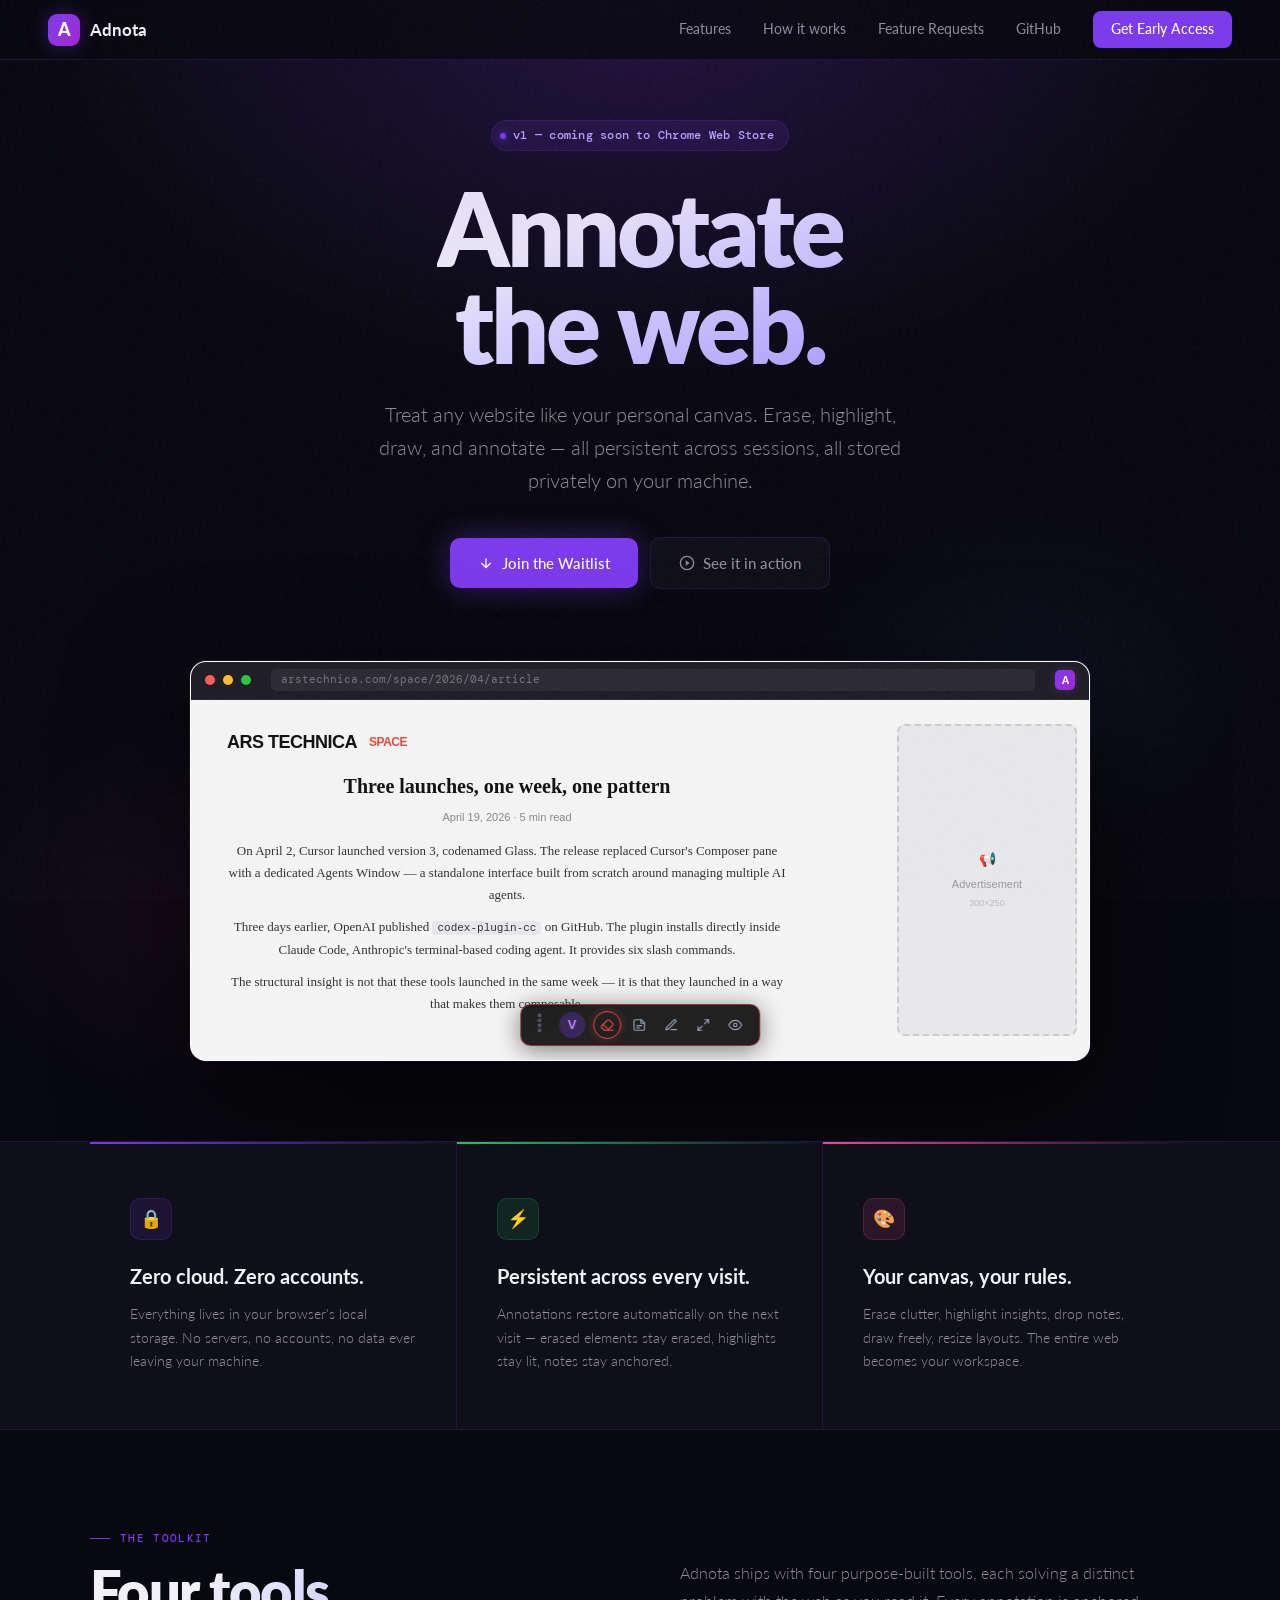
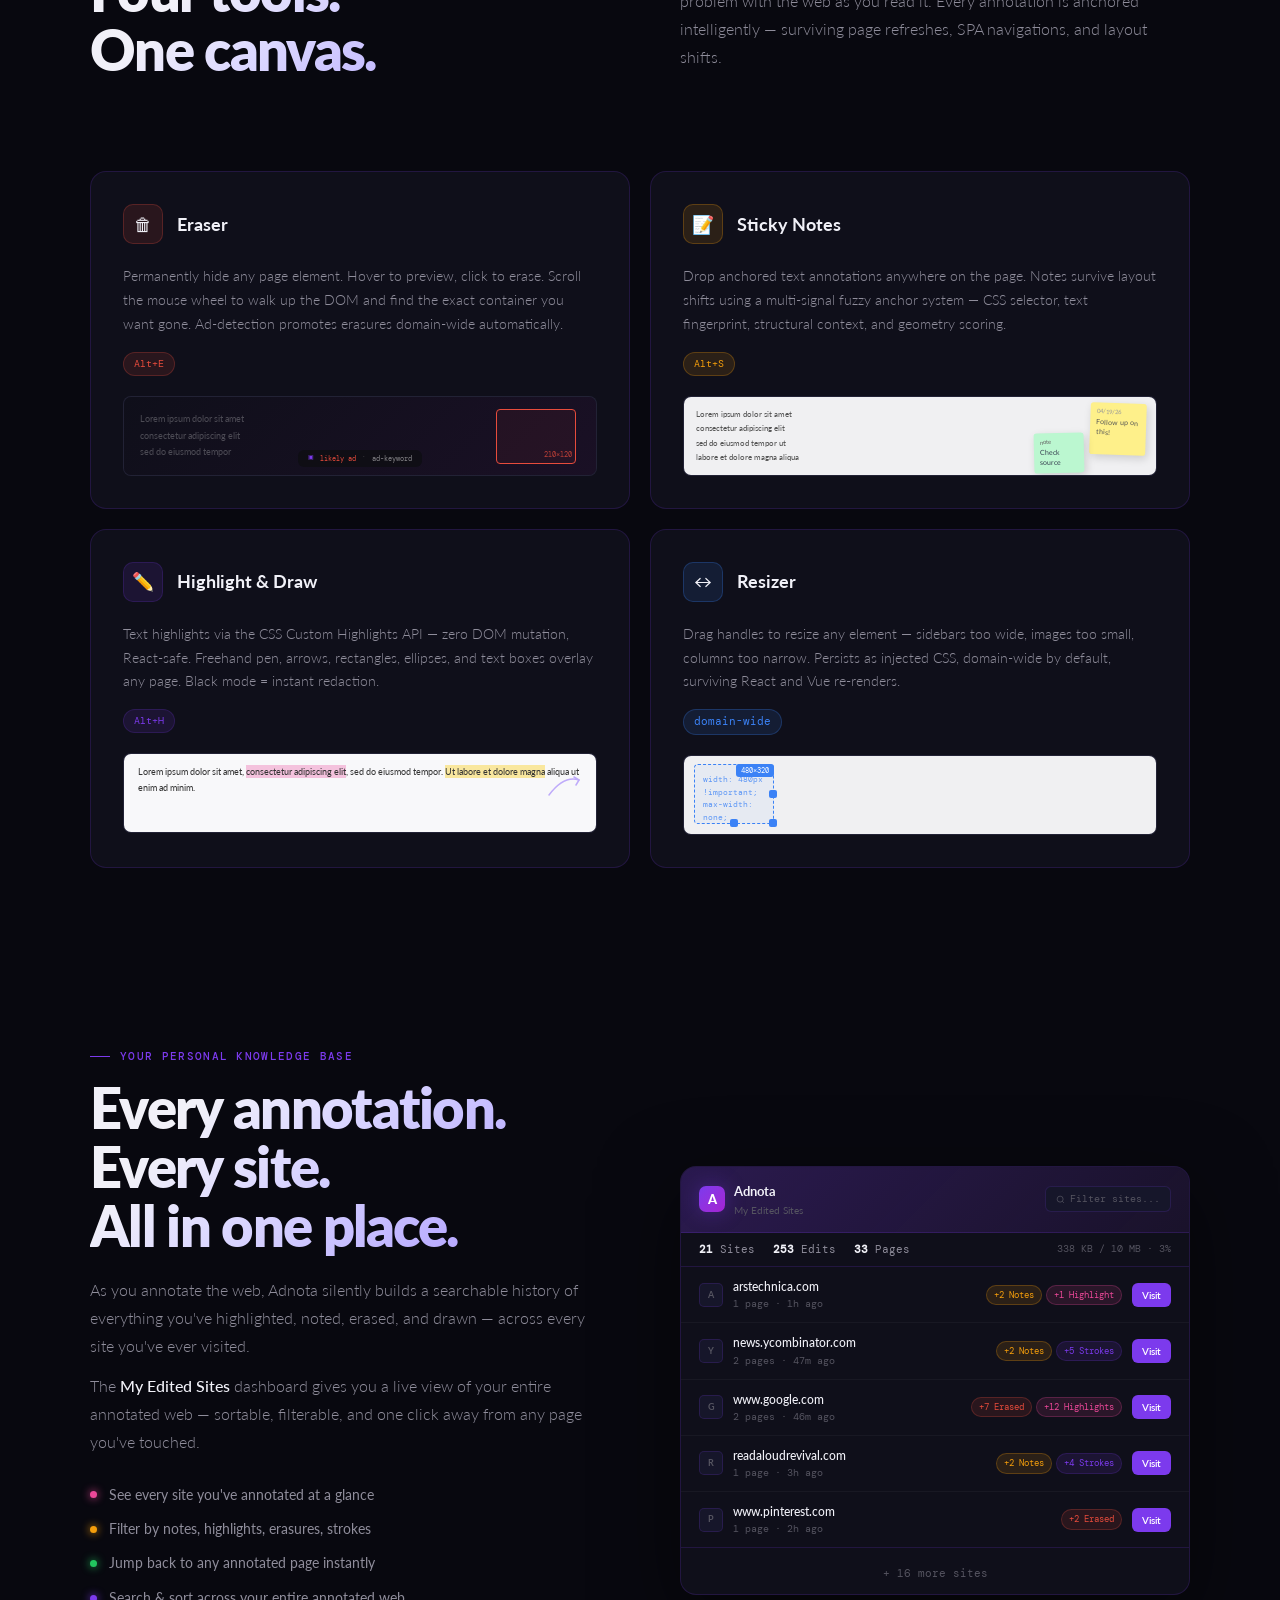
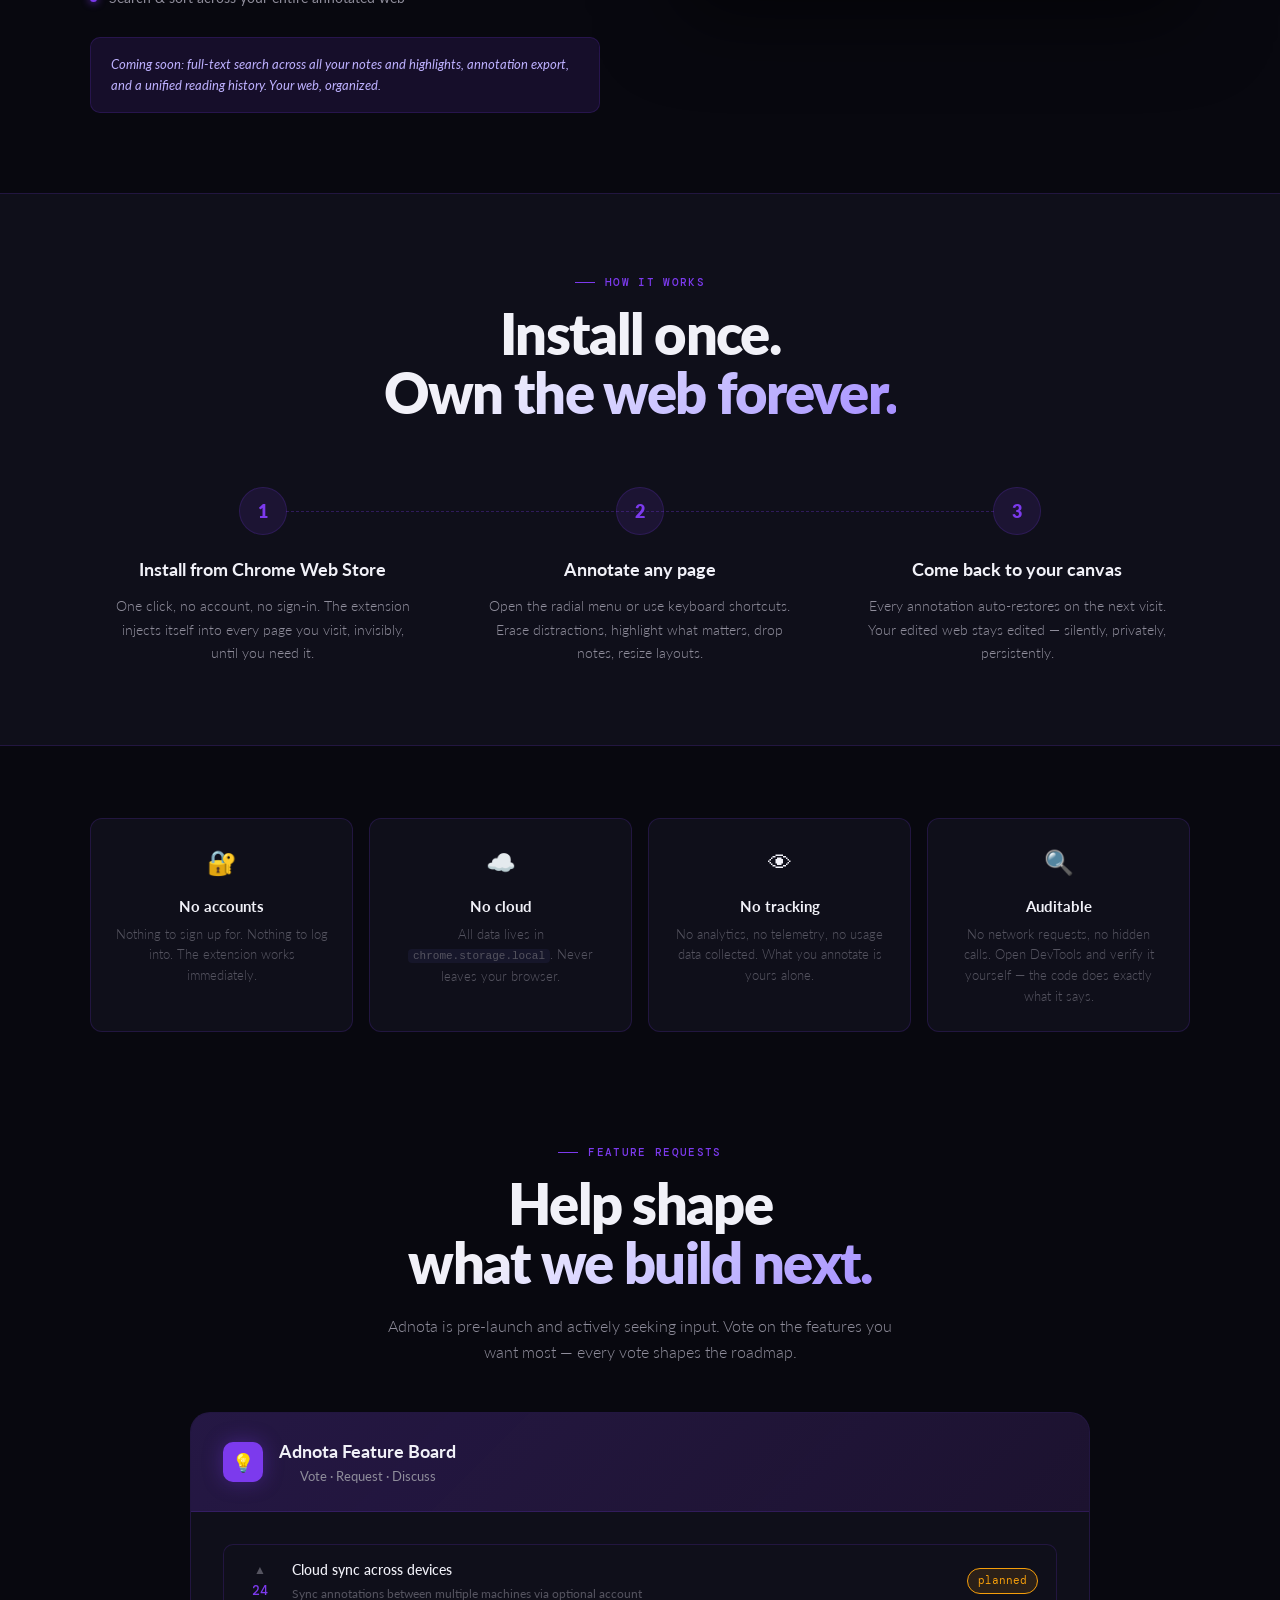
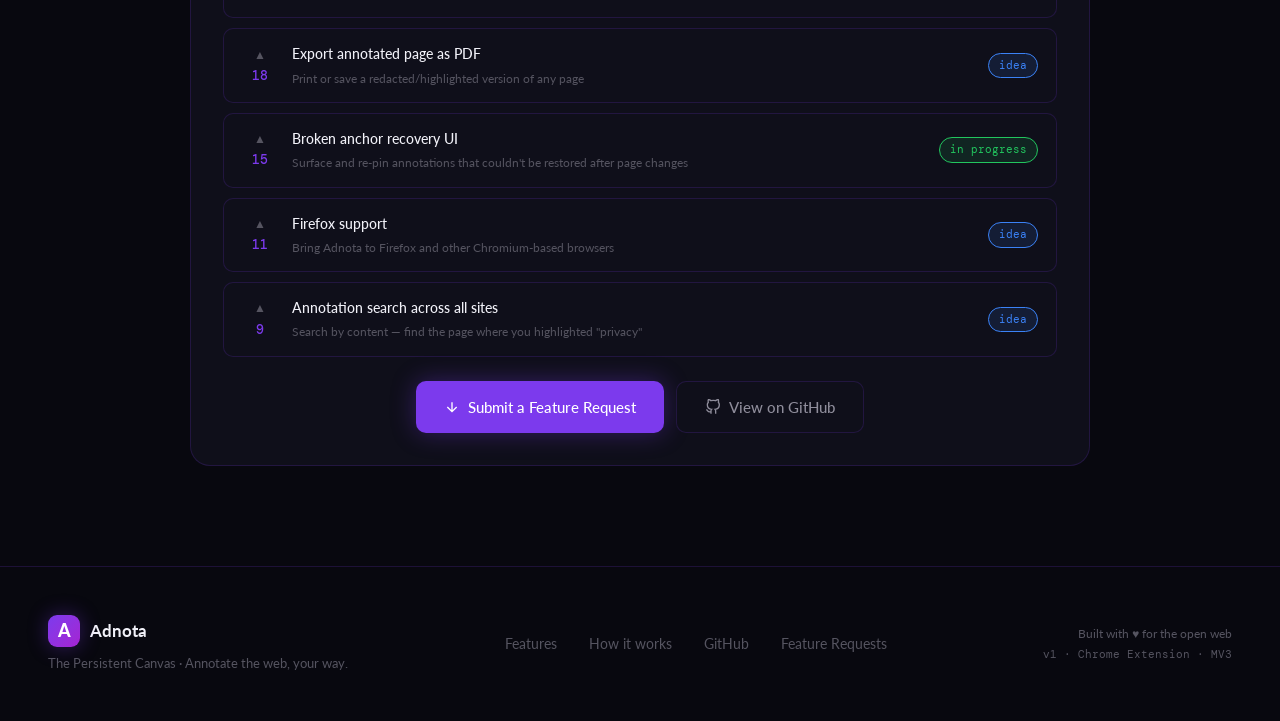
==== commit 2efccaa1: "DEMO REFACTOR" ====
--- a/index.html
+++ b/index.html
@@ -10,6 +10,7 @@
 <link id="gfont-Noto-Sans" rel="stylesheet" href="https://fonts.googleapis.com/css2?family=Noto+Sans:wght@300;400;500;600;700&display=swap">
 <link id="gfont-DM-Sans" rel="stylesheet" href="https://fonts.googleapis.com/css2?family=DM+Sans:wght@300;400;500;600;700&display=swap">
 <link rel="stylesheet" href="styles.css">
+<link rel="stylesheet" href="demo.css">
 
 <script type="application/json" id="__tweaks__">
 {
@@ -64,6 +65,7 @@
   </div>
 
   <!-- BROWSER MOCKUP -->
+  <div class="hero-mockup">
   <div class="browser-wrap reveal in" id="hero-browser">
     <div class="browser-chrome">
       <span class="b-dot b-red"></span>
@@ -83,92 +85,70 @@
         <div class="fake-h1">Three launches, one week, one pattern</div>
         <div class="fake-byline">April 19, 2026 · 5 min read</div>
         <p class="fake-p">On April 2, Cursor launched version 3, codenamed Glass. The release replaced Cursor's Composer pane with a dedicated Agents Window — a standalone interface built from scratch around managing multiple AI agents.</p>
-        <p class="fake-p">Three days earlier, OpenAI published <code style="font-size:11px;background:#e8e8ec;padding:1px 5px;border-radius:3px">codex-plugin-cc</code> on GitHub. <span class="anno-highlight" id="demo-highlight" style="transition: background 0.5s; background: rgba(236, 72, 153, 0.35);">The plugin installs directly inside Claude Code, Anthropic's terminal-based coding agent.</span> It provides six slash commands.</p>
+        <p class="fake-p">Three days earlier, OpenAI published <code style="font-size:11px;background:#e8e8ec;padding:1px 5px;border-radius:3px">codex-plugin-cc</code> on GitHub. <span class="anno-highlight" id="demo-highlight">The plugin installs directly inside Claude Code, Anthropic's terminal-based coding agent.</span> It provides six slash commands.</p>
         <p class="fake-p">The structural insight is not that these tools launched in the same week — it is that they launched in a way that makes them composable.</p>
 
-        <!-- Sticky note -->
-        <div class="anno-sticky visible" id="demo-sticky">
-          <div class="sticky-header">04/19/26 · Adnota</div>
-          Follow up on this!
-        </div>
-
-        <!-- Pink rect annotation -->
-        <div class="anno-rect visible" id="demo-rect" style="top:48px;left:0;right:0;height:42px;"></div>
+        <!-- Pink rect annotation (position + size set by demo.js at runtime) -->
+        <div class="anno-rect" id="demo-rect"></div>
+
+        <!-- Resize handles (hidden unless .anno-resize-hover on parent) -->
+        <div class="resizer-handle rz-left"></div>
+        <div class="resizer-handle rz-right"></div>
+        <div class="resizer-handle rz-top"></div>
+        <div class="resizer-handle rz-bottom"></div>
+        <div class="resizer-handle rz-corner"></div>
+        <div class="resizer-reset" aria-hidden="true">
+          <svg viewBox="0 0 24 24" fill="none" stroke="currentColor" stroke-width="2.2" stroke-linecap="round" stroke-linejoin="round"><path d="M3 12a9 9 0 1 0 3-6.7"/><polyline points="3 4 3 10 9 10"/></svg>
+        </div>
       </div>
 
       <!-- Erased sidebar placeholder -->
-      <div class="anno-erase-target erased" id="demo-erase-target">
+      <div class="anno-erase-target" id="demo-erase-target">
+        <div class="anno-erase-badge">180 × 312</div>
         <div>
           <div style="font-size:14px;margin-bottom:6px;">📢</div>
           <div>Advertisement<br><span style="font-size:9px;color:#bbb">300×250</span></div>
         </div>
       </div>
 
-      <!-- Radial menu -->
-      <div class="radial-menu open" id="radial-menu">
-        <div class="radial-center">A</div>
-        <div class="radial-sat" style="--tx:-38px; --ty:-28px; border-color: rgba(124,58,237,0.5);">
-          <svg viewBox="0 0 24 24" fill="none" stroke="#a78bfa" stroke-width="2"><path d="M1 12s4-8 11-8 11 8 11 8-4 8-11 8-11-8-11-8z"></path><circle cx="12" cy="12" r="3"></circle></svg>
-        </div>
-        <div class="radial-sat" style="--tx:-52px; --ty:2px; border-color: rgba(231,76,60,0.5);">
-          <svg viewBox="0 0 24 24" fill="none" stroke="#e74c3c" stroke-width="2"><path d="M3 6h18M8 6V4h8v2M19 6l-1 14H6L5 6"></path></svg>
-        </div>
-        <div class="radial-sat" style="--tx:-44px; --ty:34px; border-color: rgba(245,158,11,0.5);">
-          <svg viewBox="0 0 24 24" fill="none" stroke="#f59e0b" stroke-width="2"><path d="M14 2H6a2 2 0 0 0-2 2v16a2 2 0 0 0 2 2h12a2 2 0 0 0 2-2V8z"></path><polyline points="14 2 14 8 20 8"></polyline></svg>
-        </div>
-        <div class="radial-sat" style="--tx:-20px; --ty:52px; border-color: rgba(124,58,237,0.5);">
-          <svg viewBox="0 0 24 24" fill="none" stroke="#a78bfa" stroke-width="2"><path d="M12 20h9"></path><path d="M16.5 3.5a2.121 2.121 0 0 1 3 3L7 19l-4 1 1-4L16.5 3.5z"></path></svg>
-        </div>
-        <div class="radial-sat" style="--tx:8px; --ty:56px; border-color: rgba(59,130,246,0.5);">
-          <svg viewBox="0 0 24 24" fill="none" stroke="#3b82f6" stroke-width="2"><path d="M15 3h4a2 2 0 0 1 2 2v14a2 2 0 0 1-2 2h-4"></path><polyline points="10 17 15 12 10 7"></polyline><line x1="15" y1="12" x2="3" y2="12"></line></svg>
-        </div>
-      </div>
-
-      <!-- Adnota toolbar -->
-      <div class="adnota-toolbar">
-        <div class="tb-chip">A</div>
-        <div class="tb-sep"></div>
-        <!-- tools -->
-        <div class="tb-btn" title="Select">
-          <svg width="12" height="12" viewBox="0 0 24 24" fill="none" stroke="currentColor" stroke-width="2"><path d="M5 3l14 9-7 1-3 7z"></path></svg>
-        </div>
-        <div class="tb-btn active-pen" title="Pen">
-          <svg width="12" height="12" viewBox="0 0 24 24" fill="none" stroke="currentColor" stroke-width="2"><path d="M12 20h9"></path><path d="M16.5 3.5a2.121 2.121 0 0 1 3 3L7 19l-4 1 1-4L16.5 3.5z"></path></svg>
-        </div>
-        <div class="tb-btn" title="Highlight">
-          <svg width="12" height="12" viewBox="0 0 24 24" fill="none" stroke="currentColor" stroke-width="2"><path d="M12 20h9"></path><path d="M8.5 14.5L3 21h3l13-13-3-3-8 8z"></path></svg>
-        </div>
-        <div class="tb-btn" title="Arrow">
-          <svg width="12" height="12" viewBox="0 0 24 24" fill="none" stroke="currentColor" stroke-width="2"><line x1="5" y1="19" x2="19" y2="5"></line><polyline points="19 12 19 5 12 5"></polyline></svg>
-        </div>
-        <div class="tb-btn" title="Rectangle">
-          <svg width="12" height="12" viewBox="0 0 24 24" fill="none" stroke="currentColor" stroke-width="2"><rect x="3" y="3" width="18" height="18" rx="2"></rect></svg>
-        </div>
-        <div class="tb-btn" title="Text">
-          <svg width="12" height="12" viewBox="0 0 24 24" fill="none" stroke="currentColor" stroke-width="2"><path d="M4 7V4h16v3M9 20h6M12 4v16"></path></svg>
-        </div>
-        <div class="tb-sep"></div>
-        <!-- swatches -->
-        <div class="tb-swatch" style="background:#fbbf24;"></div>
-        <div class="tb-swatch swatch-active" style="background:#ec4899;"></div>
-        <div class="tb-swatch" style="background:#22c55e;"></div>
-        <div class="tb-swatch" style="background:#3b82f6;"></div>
-        <div class="tb-swatch" style="background:#111;"></div>
-        <div class="tb-sep"></div>
-        <!-- stroke widths -->
-        <div class="tb-dot-size" style="width:5px;height:5px;"></div>
-        <div class="tb-dot-size" style="width:8px;height:8px;opacity:0.7"></div>
-        <div class="tb-dot-size" style="width:11px;height:11px;opacity:0.5"></div>
-        <div class="tb-sep"></div>
-        <div class="tb-btn" title="Trash">
-          <svg width="12" height="12" viewBox="0 0 24 24" fill="none" stroke="#e74c3c" stroke-width="2"><polyline points="3 6 5 6 21 6"></polyline><path d="M19 6l-1 14H6L5 6"></path><path d="M10 11v6M14 11v6"></path></svg>
-        </div>
-        <div class="tb-btn" title="Undo">
-          <svg width="12" height="12" viewBox="0 0 24 24" fill="none" stroke="currentColor" stroke-width="2"><path d="M3 7v6h6"></path><path d="M3 13A9 9 0 1 0 5.1 5.1L3 7"></path></svg>
-        </div>
-      </div>
-
-    </div>
+      <!-- Sticky note (sibling of .fake-article so it can float freely
+           in the browser body, not clamped by the article's max-width) -->
+      <div class="anno-sticky" id="demo-sticky">
+        <div class="sticky-header">
+          <span class="sticky-timestamp">04/19/26</span>
+          <span class="sticky-x" aria-hidden="true">✕</span>
+        </div>
+        <div class="sticky-body"><span id="demo-sticky-text"></span></div>
+        <div class="sticky-resize-corner" aria-hidden="true"></div>
+      </div>
+
+      <!-- Dock toolbar (ported from extension — styles in demo.css) -->
+      <div id="vellum-dock" data-vellum-ui="1">
+        <span class="vellum-toolbar-drag">⡇</span>
+        <div class="vellum-dock-home">
+          <span class="vellum-dock-logo">V</span>
+        </div>
+        <div class="vellum-dock-tools">
+          <button type="button" class="vellum-dock-tool" data-tool-id="eraser" data-accent="eraser">
+            <svg viewBox="0 0 24 24"><path d="m7 21-4.3-4.3c-1-1-1-2.5 0-3.4l9.6-9.6c1-1 2.5-1 3.4 0l5.6 5.6c1 1 1 2.5 0 3.4L13 21"/><path d="M22 21H7"/><path d="m5 11 9 9"/></svg>
+          </button>
+          <button type="button" class="vellum-dock-tool" data-tool-id="sticky" data-accent="sticky">
+            <svg viewBox="0 0 24 24"><path d="M15.5 3H5a2 2 0 0 0-2 2v14c0 1.1.9 2 2 2h14a2 2 0 0 0 2-2V8.5L15.5 3z"/><polyline points="15 3 15 9 21 9"/><line x1="8" y1="13" x2="16" y2="13"/><line x1="8" y1="17" x2="12" y2="17"/></svg>
+          </button>
+          <button type="button" class="vellum-dock-tool" data-tool-id="marker" data-accent="highlight">
+            <svg viewBox="0 0 24 24"><path d="M12 20h9"/><path d="M16.5 3.5a2.121 2.121 0 0 1 3 3L7 19l-4 1 1-4L16.5 3.5z"/></svg>
+          </button>
+          <button type="button" class="vellum-dock-tool" data-tool-id="resizer" data-accent="resizer">
+            <svg viewBox="0 0 24 24"><path d="M15 3h6v6"/><path d="M9 21H3v-6"/><path d="M21 3l-7 7"/><path d="M3 21l7-7"/></svg>
+          </button>
+          <button type="button" class="vellum-dock-tool" data-tool-id="vis">
+            <svg viewBox="0 0 24 24"><path d="M1 12s4-8 11-8 11 8 11 8-4 8-11 8-11-8-11-8z"/><circle cx="12" cy="12" r="3"/></svg>
+          </button>
+        </div>
+      </div>
+
+    </div>
+  </div>
   </div>
 </section>
 
@@ -595,5 +575,6 @@
 </div> -->
 
 <script src="main.js"></script>
+<script src="demo.js"></script>
 </body>
 </html>
--- a/styles.css
+++ b/styles.css
@@ -254,7 +254,12 @@
 }
 
 /* Fake article content */
-.fake-article { max-width: 580px; position: relative; }
+.fake-article {
+  max-width: 580px;
+  position: relative;
+  transition: max-width 0.8s ease;
+}
+.fake-article.expanded { max-width: 760px !important; }
 .fake-site-header {
   font-family: 'Arial Black', sans-serif;
   font-size: 18px; font-weight: 900;
@@ -270,12 +275,15 @@
 
 /* Adnota overlays on fake article */
 .anno-highlight {
-  background: rgba(236,72,153,0.35);
+  background: transparent;
   border-radius: 2px;
   transition: background 0.3s;
 }
+.anno-highlight.visible {
+  background: rgba(250, 204, 21, 0.55);
+}
 .anno-erase-target {
-  position: absolute; right: 0; top: 0; bottom: 0; width: 200px;
+  position: absolute; right: 12px; top: 24px; bottom: 24px; width: 180px;
   background: #e8e8ec;
   border: 2px dashed #ccc;
   border-radius: 8px;
@@ -284,32 +292,147 @@
   text-align: center; padding: 16px;
   transition: opacity 0.4s;
 }
+.anno-erase-badge {
+  position: absolute;
+  top: 4px;
+  right: 4px;
+  background: #0f0f0f;
+  color: #e4e4e7;
+  font-family: var(--font-mono);
+  font-size: 9px;
+  letter-spacing: 0.02em;
+  padding: 2px 6px;
+  border-radius: 3px;
+  opacity: 0;
+  pointer-events: none;
+  transition: opacity 0.15s;
+}
+.anno-erase-target.anno-erase-hover .anno-erase-badge {
+  opacity: 1;
+}
 .anno-erase-target.erased {
   opacity: 0;
 }
 .anno-erase-hover {
-  outline: 2px solid #e74c3c;
-  background: rgba(231,76,60,0.05) !important;
-}
-
+  border: 2px solid #ef4444 !important;
+  background: rgba(239, 68, 68, 0.15) !important;
+}
+.anno-resize-hover {
+  outline: 2px dashed #3b82f6;
+  outline-offset: 2px;
+  border-radius: 2px;
+}
+
+/* Resizer selection handles — ported from webrevise/content/resizer.css.
+   Children of .fake-article; hidden (opacity 0) until parent has .anno-resize-hover.
+   Class names are `resizer-*` to avoid colliding with the feature-card
+   `.resize-handle` styles elsewhere in this stylesheet. */
+.resizer-handle,
+.resizer-reset {
+  position: absolute;
+  background: #3b82f6;
+  border: 2px solid #fff;
+  box-shadow: 0 1px 4px rgba(0, 0, 0, 0.3);
+  opacity: 0;
+  pointer-events: none;
+  transition: opacity 0.2s ease;
+  z-index: 4;
+}
+.fake-article.anno-resize-hover .resizer-handle,
+.fake-article.anno-resize-hover .resizer-reset {
+  opacity: 1;
+}
+
+.resizer-handle.rz-left,
+.resizer-handle.rz-right   { width: 8px;  height: 28px; border-radius: 4px; top: 50%; transform: translateY(-50%); }
+.resizer-handle.rz-top,
+.resizer-handle.rz-bottom  { width: 28px; height: 8px;  border-radius: 4px; left: 50%; transform: translateX(-50%); }
+.resizer-handle.rz-corner  { width: 10px; height: 10px; border-radius: 2px; }
+
+.resizer-handle.rz-left    { left:   -5px; }
+.resizer-handle.rz-right   { right:  -5px; }
+.resizer-handle.rz-top     { top:    -5px; }
+.resizer-handle.rz-bottom  { bottom: -5px; }
+.resizer-handle.rz-corner  { bottom: -6px; right: -6px; }
+
+.resizer-reset {
+  top: -10px;
+  right: -10px;
+  width: 20px;
+  height: 20px;
+  border-radius: 50%;
+  color: #fff;
+  display: grid;
+  place-items: center;
+}
+.resizer-reset svg {
+  width: 12px;
+  height: 12px;
+}
+
+/* Sticky note — matches the real extension's card (webrevise/content/sticky.css
+   .vellum-sticky-card + .vellum-theme-yellow). Scaled down from 260×140 to
+   fit the demo mockup; colors, shadows, and the diagonal-stripe resizer
+   corner are preserved as-is. */
 .anno-sticky {
   position: absolute;
-  top: 20px; right: 16px;
-  width: 150px;
-  background: #fef08a;
-  border-radius: 4px;
-  padding: 10px 12px;
-  font-family: Arial, sans-serif;
-  font-size: 11px; color: #555;
-  box-shadow: 2px 4px 14px rgba(0,0,0,0.2);
-  line-height: 1.5;
-  transform: rotate(1.5deg);
+  top: 12px;
+  right: 20px;
+  width: 210px;
+  min-height: 105px;
+  background: #FBE6A1;
+  color: #7A5B15;
+  border-radius: 10px;
+  box-shadow: 0 8px 24px rgba(0, 0, 0, 0.12);
+  font-family: -apple-system, BlinkMacSystemFont, "Segoe UI", Roboto, Helvetica, Arial, sans-serif;
+  display: flex;
+  flex-direction: column;
+  overflow: hidden;
   z-index: 5;
   opacity: 0;
-  transition: opacity 0.4s, transform 0.4s;
-}
-.anno-sticky.visible { opacity: 1; transform: rotate(1.5deg) translateY(0); }
-.sticky-header { font-size: 9px; color: #aaa; margin-bottom: 4px; }
+  transition: opacity 0.4s;
+}
+.anno-sticky.visible { opacity: 1; }
+
+.sticky-header {
+  height: 24px;
+  display: flex;
+  justify-content: space-between;
+  align-items: center;
+  padding: 0 8px 0 10px;
+  border-bottom: 1px solid rgba(122, 91, 21, 0.15);
+  flex-shrink: 0;
+}
+.sticky-timestamp {
+  font-size: 10px;
+  font-weight: 500;
+  letter-spacing: 0.01em;
+  line-height: 1;
+  opacity: 0.5;
+}
+.sticky-x {
+  font-size: 11px;
+  line-height: 1;
+  opacity: 0.45;
+}
+.sticky-body {
+  padding: 10px 12px;
+  font-size: 12px;
+  line-height: 1.5;
+  font-weight: 500;
+  flex: 1;
+}
+.sticky-resize-corner {
+  position: absolute;
+  bottom: 3px;
+  right: 3px;
+  width: 12px;
+  height: 12px;
+  background-image: repeating-linear-gradient(135deg,
+    transparent, transparent 3px,
+    rgba(122, 91, 21, 0.2) 3px, rgba(122, 91, 21, 0.2) 4px);
+  pointer-events: none;
+}
 
 .anno-rect {
   position: absolute;
@@ -320,96 +443,6 @@
   transition: opacity 0.3s;
 }
 .anno-rect.visible { opacity: 1; }
-
-/* Adnota toolbar */
-.adnota-toolbar {
-  position: absolute;
-  bottom: 14px;
-  left: 50%;
-  transform: translateX(-50%);
-  background: rgba(15,15,20,0.94);
-  backdrop-filter: blur(10px);
-  border: 1px solid rgba(255,255,255,0.1);
-  border-radius: 10px;
-  padding: 6px 10px;
-  display: flex; align-items: center; gap: 6px;
-  box-shadow: 0 8px 32px rgba(0,0,0,0.5);
-  z-index: 10;
-}
-
-.tb-sep { width: 1px; height: 18px; background: rgba(255,255,255,0.1); }
-
-.tb-chip {
-  width: 22px; height: 22px;
-  background: linear-gradient(135deg, #7c3aed, #9333ea);
-  border-radius: 5px;
-  display: grid; place-items: center;
-  font-family: var(--font-display);
-  font-weight: 800; font-size: 10px;
-  color: white;
-}
-
-.tb-btn {
-  width: 24px; height: 24px;
-  border-radius: 5px;
-  display: grid; place-items: center;
-  cursor: pointer;
-  transition: background 0.15s;
-  color: rgba(255,255,255,0.5);
-}
-.tb-btn:hover, .tb-btn.active { background: rgba(255,255,255,0.1); color: white; }
-.tb-btn.active-pen { color: #a78bfa; background: rgba(124,58,237,0.2); }
-
-.tb-swatch {
-  width: 14px; height: 14px; border-radius: 50%;
-  cursor: pointer; transition: transform 0.15s;
-}
-.tb-swatch:hover { transform: scale(1.2); }
-.swatch-active { outline: 2px solid white; outline-offset: 2px; }
-
-.tb-dot-size {
-  width: 8px; height: 8px; border-radius: 50%;
-  background: rgba(255,255,255,0.4);
-}
-
-/* Radial menu */
-.radial-menu {
-  position: absolute;
-  bottom: 18px; left: 18px;
-  z-index: 10;
-}
-
-.radial-center {
-  width: 34px; height: 34px;
-  background: rgba(20,20,30,0.92);
-  border: 1.5px solid rgba(124,58,237,0.6);
-  border-radius: 50%;
-  display: grid; place-items: center;
-  font-family: var(--font-display);
-  font-weight: 800; font-size: 14px;
-  color: white;
-  cursor: pointer;
-  box-shadow: 0 0 16px rgba(124,58,237,0.4);
-  position: relative; z-index: 2;
-}
-
-.radial-sat {
-  position: absolute;
-  width: 28px; height: 28px;
-  border-radius: 50%;
-  background: rgba(20,20,30,0.92);
-  border: 1.5px solid rgba(255,255,255,0.15);
-  display: grid; place-items: center;
-  opacity: 0;
-  transform: scale(0.5);
-  transition: opacity 0.3s, transform 0.3s;
-}
-.radial-sat svg { width: 13px; height: 13px; }
-
-.radial-menu.open .radial-sat {
-  opacity: 1;
-  transform: scale(1) translate(var(--tx), var(--ty));
-}
 
 /* ── SECTIONS ── */
 section { padding: 100px 48px; }
--- a/demo.css
+++ b/demo.css
@@ -0,0 +1,229 @@
+/* Hero mockup — dock styles ported from the Adnota (ex-Vellum) extension.
+   Source: webrevise/content/dock.css + webrevise/lib/vellumUI.css.
+   Every rule is scoped under .hero-mockup so identical class names (e.g.
+   #vellum-dock, .vellum-dock-tool) cannot leak into the rest of the site.
+   Two deltas from the extension's version: position is absolute (scoped to
+   .browser-body) not fixed, and there is no idle-opacity dim — the demo
+   dock is always at full opacity. */
+
+/* Full-width flex wrapper so .browser-wrap's `width: min(900px, 100%)` keeps
+   resolving against the hero's full content-width, not the wrapper's
+   intrinsic size. */
+.hero-mockup {
+  width: 100%;
+  display: flex;
+  justify-content: center;
+}
+
+.hero-mockup #vellum-dock {
+  position: absolute;
+  bottom: 14px;
+  left: 50%;
+  transform: translateX(-50%);
+  z-index: 10;
+
+  display: flex;
+  align-items: center;
+  padding: 6px 10px;
+  min-height: 42px;
+  box-sizing: border-box;
+
+  background: rgba(15, 15, 15, 0.92);
+  -webkit-backdrop-filter: blur(8px);
+  backdrop-filter: blur(8px);
+  color: #e4e4e7;
+  font-family: -apple-system, BlinkMacSystemFont, "Segoe UI", Roboto, sans-serif;
+  font-size: 12.5px;
+  line-height: 1;
+
+  border-radius: 10px;
+  border: 1px solid var(--dock-accent-border, rgba(124, 58, 237, 0.45));
+  box-shadow: 0 4px 24px rgba(0, 0, 0, 0.5);
+
+  pointer-events: auto;
+  white-space: nowrap;
+  cursor: default;
+
+  transition: border-color 0.3s ease;
+}
+
+/* ── Home slot: V logo (idle) OR back arrow (active) ───────────────────── */
+.hero-mockup .vellum-dock-home {
+  display: inline-flex;
+  align-items: center;
+  flex-shrink: 0;
+}
+
+.hero-mockup .vellum-dock-logo {
+  display: inline-flex;
+  align-items: center;
+  justify-content: center;
+  width: 26px;
+  height: 26px;
+  border-radius: 50%;
+  background: rgba(124, 58, 237, 0.28);
+  color: #c084fc;
+  font-weight: 700;
+  font-size: 13px;
+  letter-spacing: -0.5px;
+  flex-shrink: 0;
+  user-select: none;
+  cursor: pointer;
+  transition: background 0.2s ease, color 0.2s ease;
+}
+
+.hero-mockup .vellum-dock-logo:hover {
+  background: rgba(124, 58, 237, 0.45);
+  color: #e9d5ff;
+}
+
+.hero-mockup .vellum-dock-back {
+  display: none;
+  align-items: center;
+  justify-content: center;
+  width: 26px;
+  height: 26px;
+  border-radius: 50%;
+  border: none;
+  padding: 0;
+  background: rgba(124, 58, 237, 0.28);
+  color: #c084fc;
+  cursor: pointer;
+  flex-shrink: 0;
+  user-select: none;
+  transition: background 0.2s ease, color 0.2s ease;
+}
+
+.hero-mockup .vellum-dock-back svg {
+  width: 16px;
+  height: 16px;
+  fill: none;
+  stroke: currentColor;
+  stroke-width: 2.2;
+  stroke-linecap: round;
+  stroke-linejoin: round;
+  transform: translateX(-1px);
+}
+
+.hero-mockup .vellum-dock-back:hover {
+  background: rgba(124, 58, 237, 0.45);
+}
+
+.hero-mockup #vellum-dock.vellum-dock-active .vellum-dock-logo { display: none; }
+.hero-mockup #vellum-dock.vellum-dock-active .vellum-dock-back { display: inline-flex; }
+
+/* ── Tool row (idle) ───────────────────────────────────────────────────── */
+.hero-mockup .vellum-dock-tools {
+  display: inline-flex;
+  align-items: center;
+  gap: 4px;
+  margin-left: 8px;
+}
+
+.hero-mockup #vellum-dock.vellum-dock-active .vellum-dock-tools {
+  display: none;
+}
+
+.hero-mockup .vellum-dock-tool {
+  position: relative;
+  display: inline-flex;
+  align-items: center;
+  justify-content: center;
+  width: 28px;
+  height: 28px;
+  border: 1px solid transparent;
+  border-radius: 50%;
+  background: transparent;
+  padding: 0;
+  cursor: pointer;
+  flex-shrink: 0;
+  user-select: none;
+  transition: background 0.15s ease, border-color 0.15s ease, box-shadow 0.15s ease;
+}
+
+.hero-mockup .vellum-dock-tool svg {
+  width: 14px;
+  height: 14px;
+  fill: none;
+  stroke: #94a3b8;
+  stroke-width: 2;
+  stroke-linecap: round;
+  stroke-linejoin: round;
+  transition: stroke 0.15s ease;
+}
+
+.hero-mockup .vellum-dock-tool:hover {
+  background: rgba(255, 255, 255, 0.06);
+  border-color: var(--tool-color, rgba(124, 58, 237, 0.6));
+}
+.hero-mockup .vellum-dock-tool:hover svg {
+  stroke: var(--tool-color, #c084fc);
+}
+
+.hero-mockup .vellum-dock-tool.active {
+  border-color: var(--tool-color, rgba(124, 58, 237, 0.7));
+  box-shadow: 0 0 8px var(--tool-glow, rgba(124, 58, 237, 0.25));
+}
+.hero-mockup .vellum-dock-tool.active svg {
+  stroke: var(--tool-color, #c084fc);
+}
+
+/* Per-tool accent for the idle row buttons */
+.hero-mockup .vellum-dock-tool[data-accent="eraser"]    { --tool-color: #ef4444; --tool-glow: rgba(239, 68, 68, 0.3); }
+.hero-mockup .vellum-dock-tool[data-accent="sticky"]    { --tool-color: #f59e0b; --tool-glow: rgba(245, 158, 11, 0.3); }
+.hero-mockup .vellum-dock-tool[data-accent="highlight"] { --tool-color: #7c3aed; --tool-glow: rgba(124, 58, 237, 0.3); }
+.hero-mockup .vellum-dock-tool[data-accent="resizer"]   { --tool-color: #3b82f6; --tool-glow: rgba(59, 130, 246, 0.3); }
+
+/* ── Tool body (active state — empty/collapsed in phase 1) ─────────────── */
+.hero-mockup .vellum-dock-body {
+  display: inline-flex;
+  align-items: center;
+  min-height: 30px;
+  max-width: 0;
+  opacity: 0;
+  overflow: hidden;
+  margin-left: 0;
+  transition: max-width 0.18s ease-out,
+              opacity 0.12s ease-out,
+              margin-left 0.18s ease-out;
+}
+
+.hero-mockup #vellum-dock.vellum-dock-active .vellum-dock-body {
+  max-width: 1200px;
+  opacity: 1;
+  margin-left: 8px;
+}
+
+/* ── Per-tool accent: dock border + back arrow tint ────────────────────── */
+.hero-mockup #vellum-dock[data-accent="eraser"]    { --dock-accent-border: rgba(239, 68, 68, 0.55); }
+.hero-mockup #vellum-dock[data-accent="eraser"]    .vellum-dock-back { background: rgba(239, 68, 68, 0.35); color: #fca5a5; }
+.hero-mockup #vellum-dock[data-accent="eraser"]    .vellum-dock-back:hover { background: rgba(239, 68, 68, 0.55); }
+
+.hero-mockup #vellum-dock[data-accent="sticky"]    { --dock-accent-border: rgba(245, 158, 11, 0.55); }
+.hero-mockup #vellum-dock[data-accent="sticky"]    .vellum-dock-back { background: rgba(245, 158, 11, 0.35); color: #fcd34d; }
+.hero-mockup #vellum-dock[data-accent="sticky"]    .vellum-dock-back:hover { background: rgba(245, 158, 11, 0.55); }
+
+.hero-mockup #vellum-dock[data-accent="highlight"] { --dock-accent-border: rgba(124, 58, 237, 0.55); }
+.hero-mockup #vellum-dock[data-accent="highlight"] .vellum-dock-back { background: rgba(124, 58, 237, 0.35); color: #c084fc; }
+.hero-mockup #vellum-dock[data-accent="highlight"] .vellum-dock-back:hover { background: rgba(124, 58, 237, 0.55); }
+
+.hero-mockup #vellum-dock[data-accent="resizer"]   { --dock-accent-border: rgba(59, 130, 246, 0.55); }
+.hero-mockup #vellum-dock[data-accent="resizer"]   .vellum-dock-back { background: rgba(59, 130, 246, 0.35); color: #93c5fd; }
+.hero-mockup #vellum-dock[data-accent="resizer"]   .vellum-dock-back:hover { background: rgba(59, 130, 246, 0.55); }
+
+/* ── Drag handle (braille-glyph dots) ──────────────────────────────────── */
+.hero-mockup .vellum-toolbar-drag {
+  color: #525264;
+  font-size: 18px;
+  letter-spacing: -1.5px;
+  font-weight: bold;
+  cursor: grab;
+  margin-right: 8px;
+  margin-bottom: 5px;
+  user-select: none;
+  padding: 0 4px;
+}
+
+.hero-mockup .vellum-toolbar-drag:active {
+  cursor: grabbing;
+}
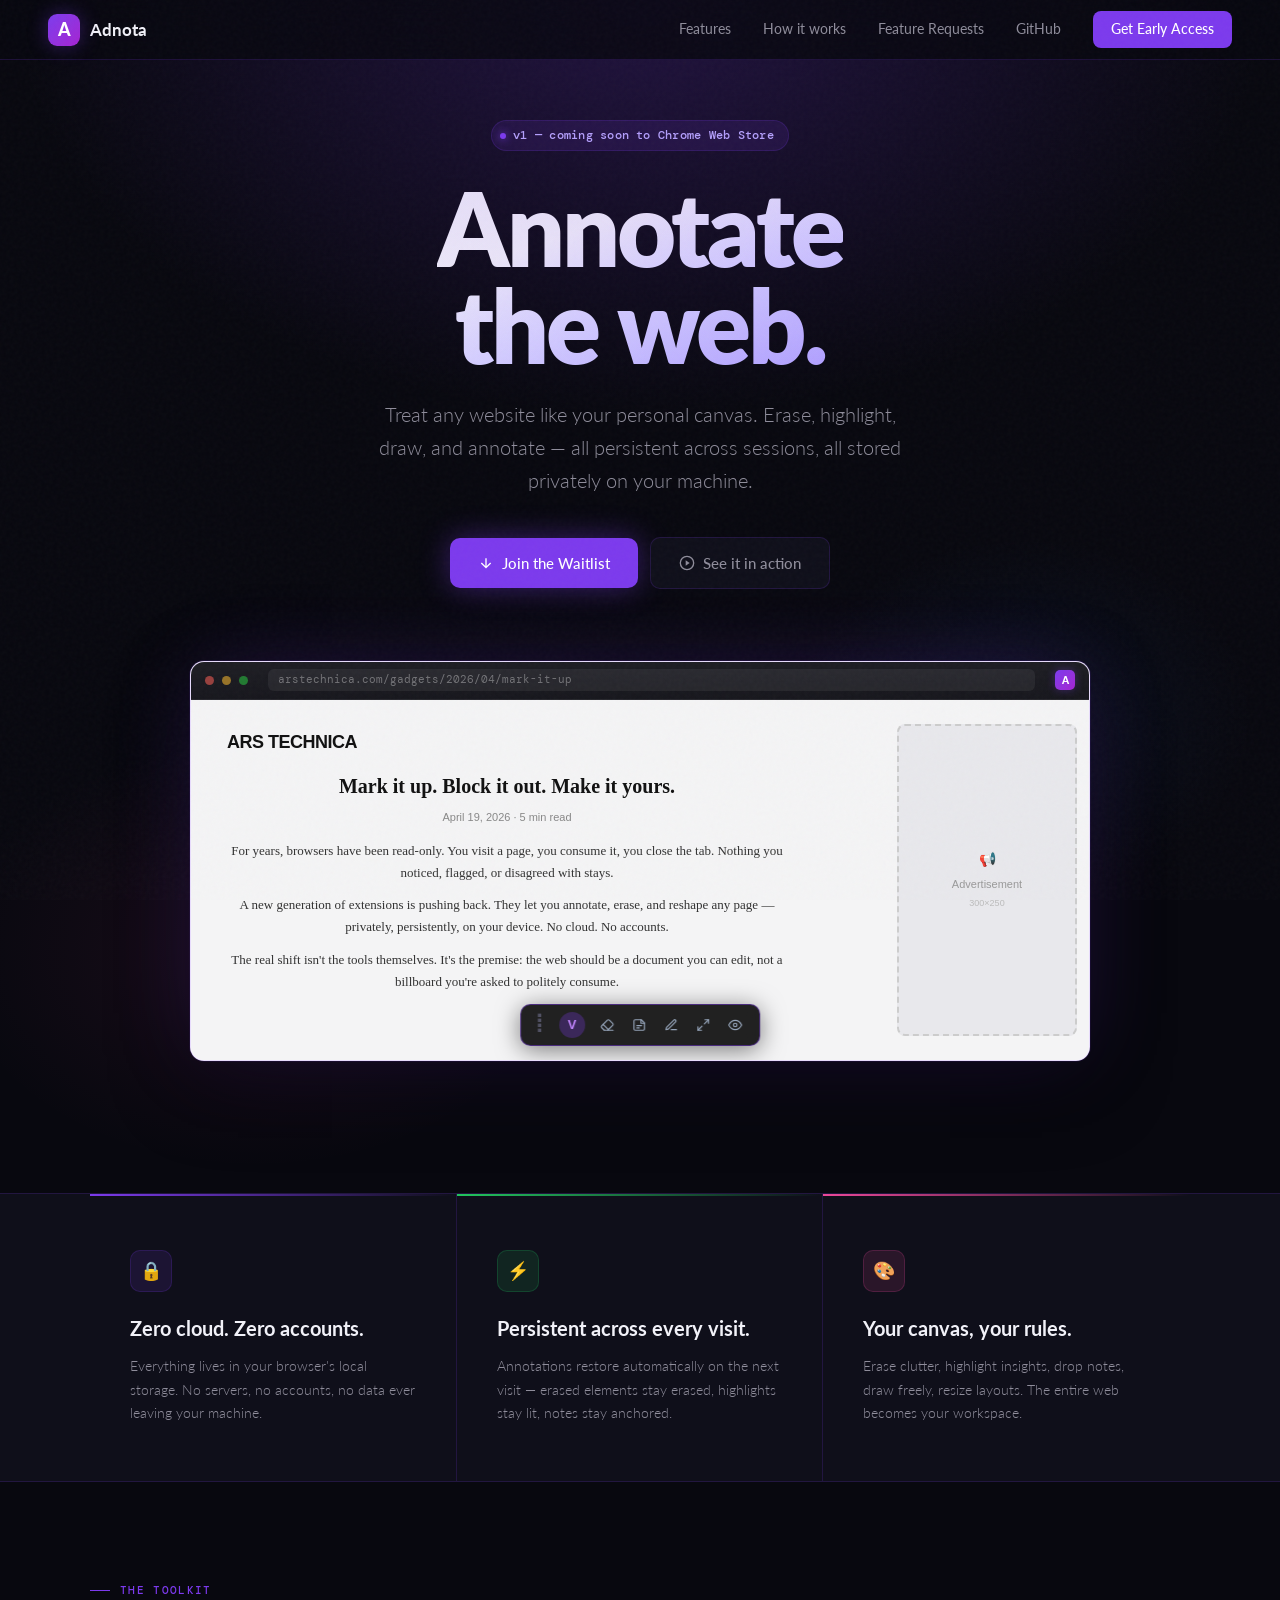
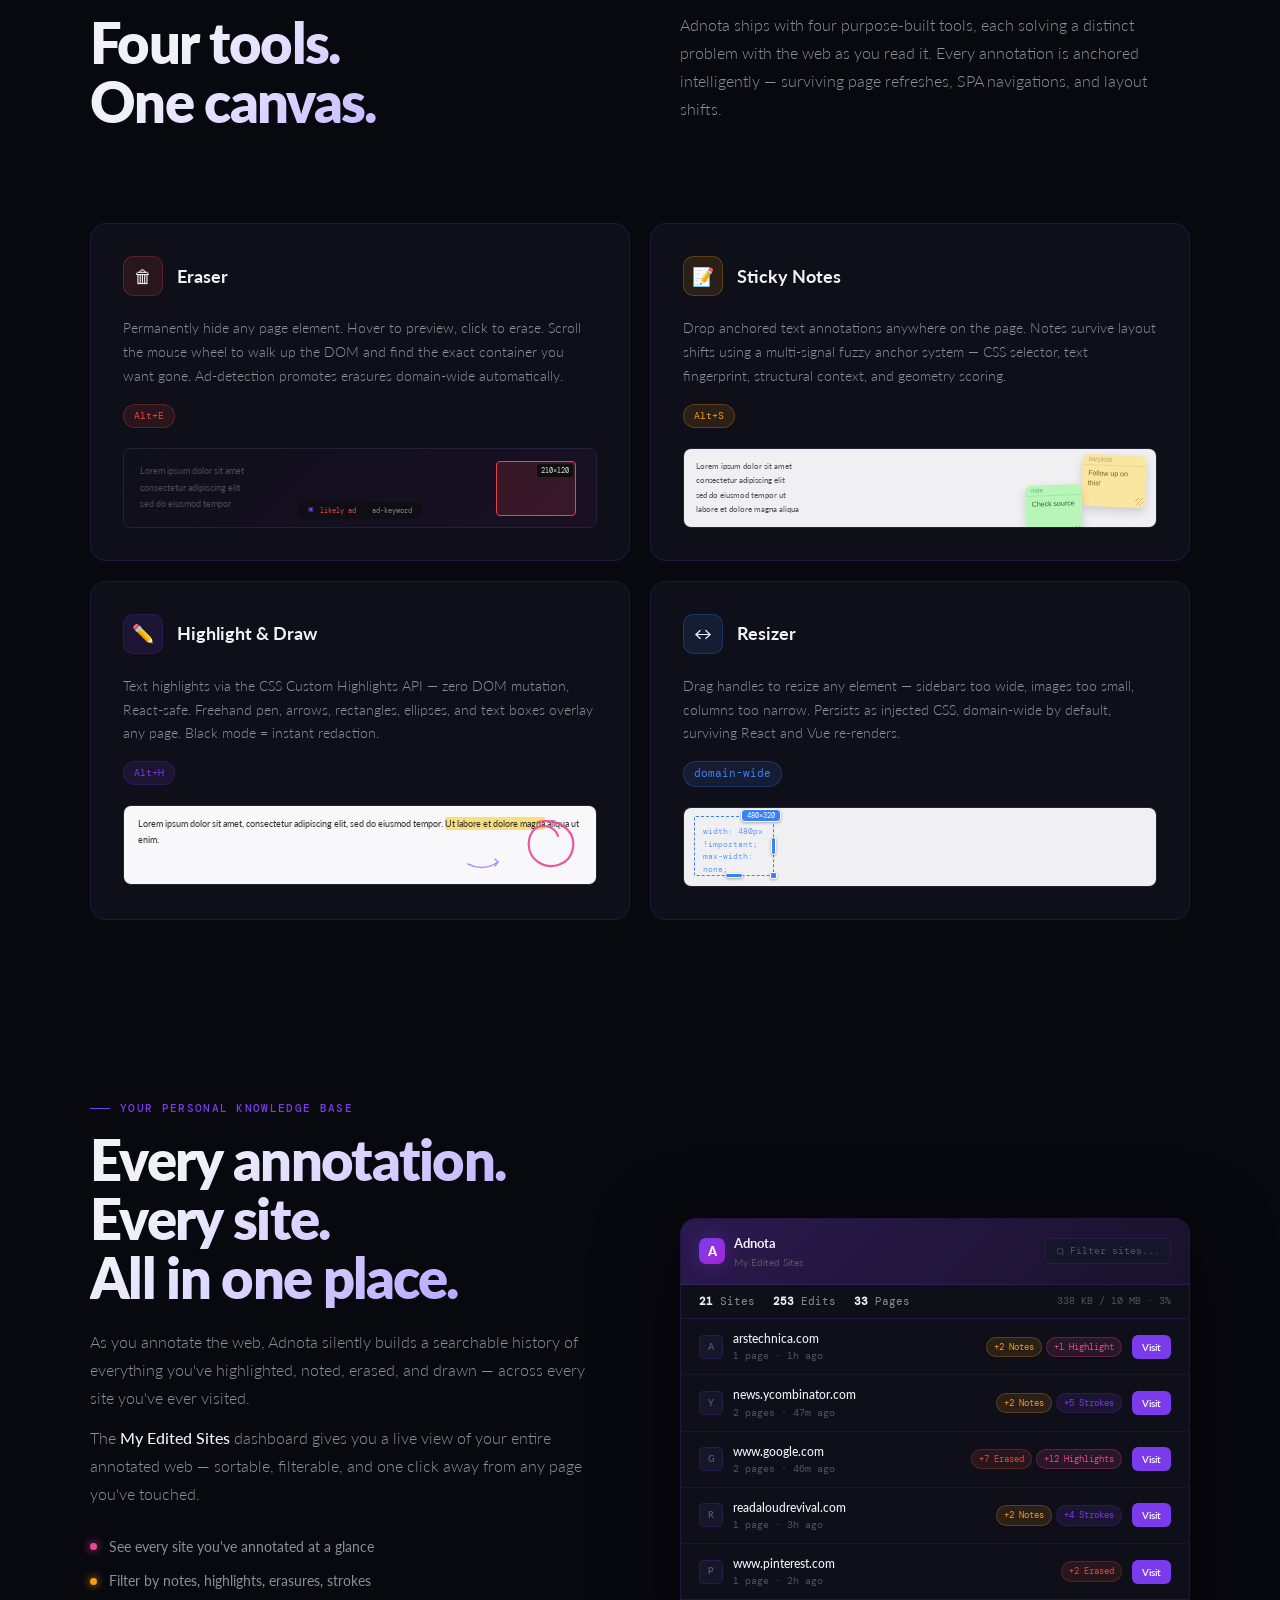
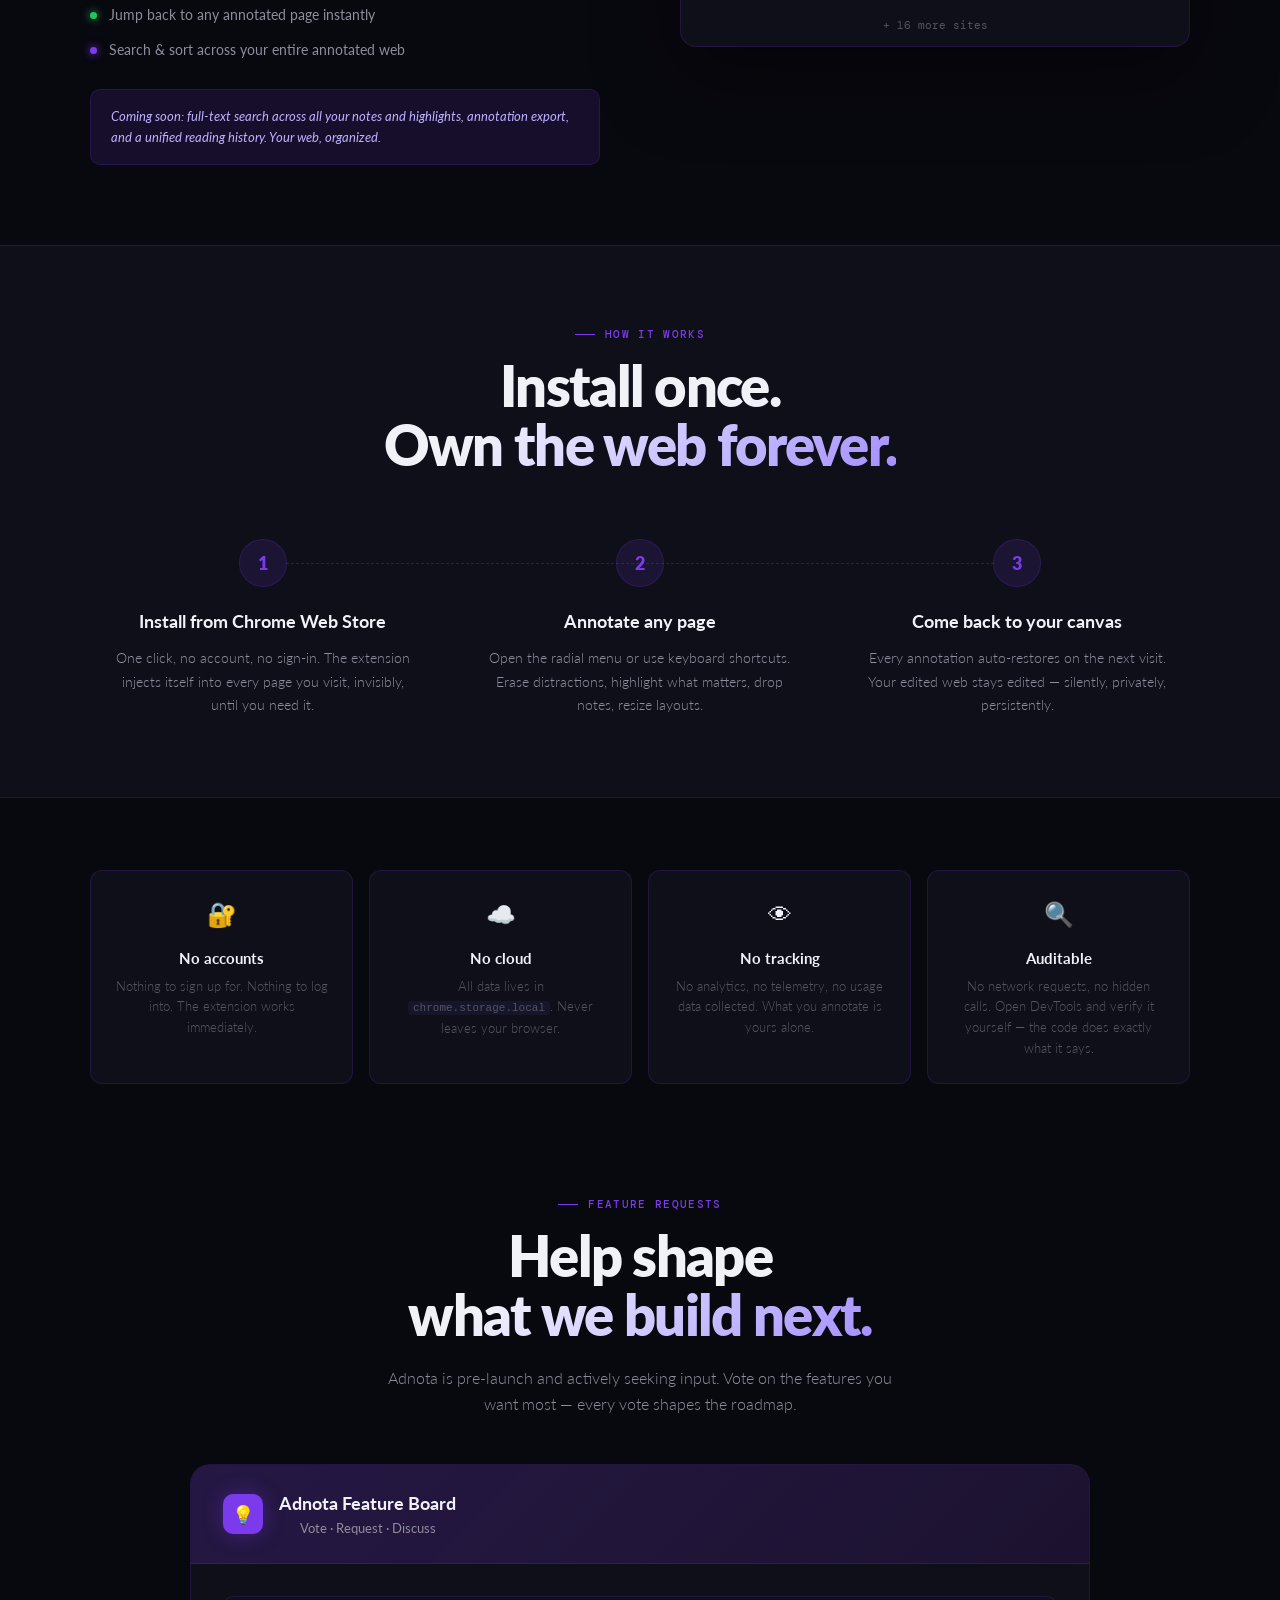
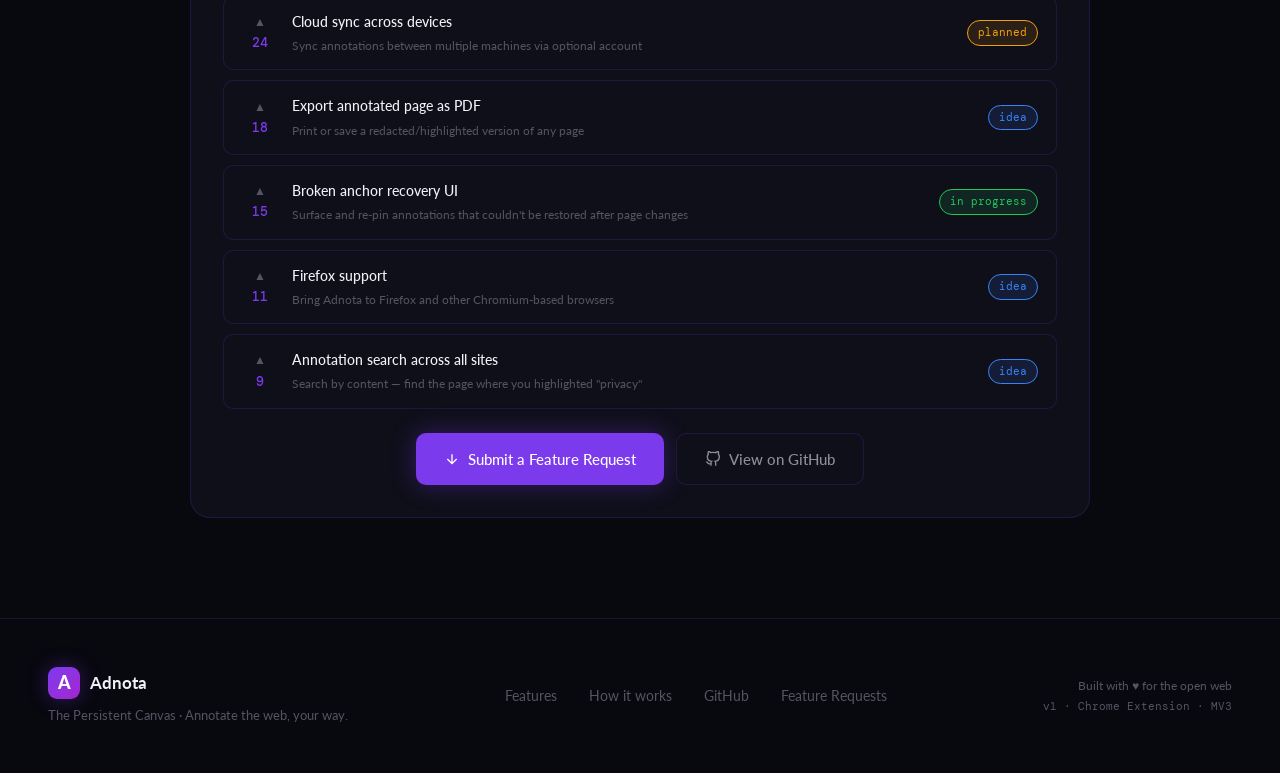
==== commit 4a5041b7: "DEMO TWEAKS" ====
--- a/index.html
+++ b/index.html
@@ -71,7 +71,7 @@
       <span class="b-dot b-red"></span>
       <span class="b-dot b-amber"></span>
       <span class="b-dot b-green"></span>
-      <div class="browser-bar">arstechnica.com/space/2026/04/article</div>
+      <div class="browser-bar">arstechnica.com/gadgets/2026/04/mark-it-up</div>
       <div class="ext-chip">A</div>
     </div>
     <div class="browser-body">
@@ -80,13 +80,12 @@
       <div class="fake-article" style="position:relative; max-width: 560px;">
         <div class="fake-site-header">
           <span>ARS TECHNICA</span>
-          <span class="fake-site-tag">SPACE</span>
-        </div>
-        <div class="fake-h1">Three launches, one week, one pattern</div>
+        </div>
+        <div class="fake-h1">Mark it up. Block it out. Make it yours.</div>
         <div class="fake-byline">April 19, 2026 · 5 min read</div>
-        <p class="fake-p">On April 2, Cursor launched version 3, codenamed Glass. The release replaced Cursor's Composer pane with a dedicated Agents Window — a standalone interface built from scratch around managing multiple AI agents.</p>
-        <p class="fake-p">Three days earlier, OpenAI published <code style="font-size:11px;background:#e8e8ec;padding:1px 5px;border-radius:3px">codex-plugin-cc</code> on GitHub. <span class="anno-highlight" id="demo-highlight">The plugin installs directly inside Claude Code, Anthropic's terminal-based coding agent.</span> It provides six slash commands.</p>
-        <p class="fake-p">The structural insight is not that these tools launched in the same week — it is that they launched in a way that makes them composable.</p>
+        <p class="fake-p">For years, browsers have been read-only. You visit a page, you consume it, you close the tab. Nothing you noticed, flagged, or disagreed with stays.</p>
+        <p class="fake-p">A new generation of extensions is pushing back. <span class="anno-highlight" id="demo-highlight">They let you annotate, erase, and reshape any page — privately, persistently, on your device.</span> No cloud. No accounts.</p>
+        <p class="fake-p">The real shift isn't the tools themselves. It's the premise: the web should be a document you can edit, not a billboard you're asked to politely consume.</p>
 
         <!-- Pink rect annotation (position + size set by demo.js at runtime) -->
         <div class="anno-rect" id="demo-rect"></div>
@@ -149,6 +148,7 @@
 
     </div>
   </div>
+  <div class="demo-caption" id="demo-caption" aria-live="polite"></div>
   </div>
 </section>
 
@@ -237,12 +237,12 @@
               labore et dolore magna aliqua
             </div>
             <div class="vis-note yellow">
-              <div style="font-size:6px;color:#999;margin-bottom:2px">04/19/26</div>
-              Follow up on this!
-            </div>
-            <div class="vis-note green" style="top:36px;right:72px;width:50px;height:40px;transform:rotate(-1.5deg)">
-              <div style="font-size:6px;color:#666;margin-bottom:2px">note</div>
-              Check source
+              <div>04/19/26</div>
+              <div>Follow up on this!</div>
+            </div>
+            <div class="vis-note green">
+              <div>note</div>
+              <div>Check source</div>
             </div>
           </div>
         </div>
@@ -260,10 +260,14 @@
         <div class="feature-tag"><kbd style="font-family:var(--font-mono);font-size:10px">Alt+H</kbd></div>
         <div class="feature-visual">
           <div class="vis-highlight">
-            Lorem ipsum dolor sit amet, <mark class="pink">consectetur adipiscing elit</mark>, sed do eiusmod tempor. <mark class="yellow">Ut labore et dolore magna</mark> aliqua ut enim ad minim.
-            <svg class="vis-arrow" width="40" height="30" viewBox="0 0 40 30" fill="none">
-              <path d="M5 25 Q20 5 35 10" stroke="#a78bfa" stroke-width="1.5" stroke-linecap="round"></path>
-              <path d="M30 7 L35 10 L32 15" stroke="#a78bfa" stroke-width="1.5" stroke-linecap="round" stroke-linejoin="round"></path>
+            Lorem ipsum dolor sit amet, consectetur adipiscing elit, sed do eiusmod tempor. <mark class="yellow">Ut labore et dolore magna</mark> aliqua ut enim.
+            <svg class="vis-draw" width="130" height="64" viewBox="0 0 130 64" fill="none">
+              <!-- pink freehand loop (the "paint" gesture) -->
+              <path d="M 80 8 C 100 4, 118 16, 115 34 C 112 52, 92 56, 80 48 C 68 40, 68 22, 78 14 C 85 10, 97 12, 100 22"
+                    stroke="#ec4899" stroke-width="2.2" stroke-linecap="round" stroke-linejoin="round"/>
+              <!-- purple curve arrow pointing at the highlighted text -->
+              <path d="M 10 50 Q 25 58 40 48" stroke="#a78bfa" stroke-width="1.5" stroke-linecap="round"/>
+              <path d="M 37 45 L 40 48 L 37 52" stroke="#a78bfa" stroke-width="1.5" stroke-linecap="round" stroke-linejoin="round"/>
             </svg>
           </div>
         </div>
--- a/styles.css
+++ b/styles.css
@@ -199,25 +199,34 @@
 }
 .btn-secondary:hover { color: var(--text); border-color: rgba(124,58,237,0.4); background: var(--surface2); }
 
-/* ── BROWSER MOCKUP ── */
+/* ── BROWSER MOCKUP ──
+   Softened so the mockup reads as a site element, not a real OS window:
+   reduced drop shadow, a subtle purple halo that ties it to the brand,
+   and muted traffic-light dots (desaturated + lowered opacity). */
 .browser-wrap {
   width: min(900px, 100%);
-  border-radius: 16px;
+  border-radius: 14px;
   overflow: hidden;
-  border: 1px solid rgba(255,255,255,0.08);
-  box-shadow: 0 40px 120px rgba(0,0,0,0.7), 0 0 0 1px rgba(124,58,237,0.15);
+  border: 1px solid rgba(124,58,237,0.18);
+  box-shadow:
+    0 24px 80px rgba(0,0,0,0.45),
+    0 0 80px -20px rgba(124,58,237,0.35),
+    0 0 0 1px rgba(124,58,237,0.12);
   position: relative;
   background: #fff;
 }
 
 .browser-chrome {
-  background: #1e1e24;
+  background: linear-gradient(180deg, #1e1e24 0%, #17171d 100%);
   height: 38px;
   display: flex; align-items: center;
   padding: 0 14px; gap: 8px;
-  border-bottom: 1px solid rgba(255,255,255,0.06);
-}
-.b-dot { width: 10px; height: 10px; border-radius: 50%; }
+  border-bottom: 1px solid rgba(255,255,255,0.04);
+}
+.b-dot {
+  width: 9px; height: 9px; border-radius: 50%;
+  opacity: 0.55;
+}
 .b-red { background: #ff5f57; }
 .b-amber { background: #febc2e; }
 .b-green { background: #28c840; }
@@ -617,7 +626,13 @@
   position: relative;
 }
 
-/* ── DEMO VISUALS (CSS art for feature cards) ── */
+/* ── DEMO VISUALS (CSS art for feature cards) ──
+   Miniature recreations of each tool's real appearance. Colors/patterns
+   mirror the actual extension: eraser uses #ef4444 with a dark dimension
+   pill; sticky uses #FBE6A1/#B8F5B8 with a header divider + diagonal
+   stripes corner; marker highlights are yellow-dominant; resizer has the
+   white-bordered pill handles and corner square. */
+
 .vis-eraser {
   width: 100%; height: 100%;
   background: linear-gradient(135deg, #0f0f1a, #1a1025);
@@ -628,13 +643,20 @@
 .vis-eraser-outline {
   position: absolute; right: 20px; top: 12px;
   width: 80px; height: 55px;
-  border: 1.5px solid #e74c3c;
+  border: 1.5px solid #ef4444;
   border-radius: 4px;
-  background: rgba(231,76,60,0.06);
-  display: flex; align-items: flex-end; justify-content: flex-end;
-  padding: 3px;
-}
-.vis-eraser-badge { font-family: var(--font-mono); font-size: 7px; color: #e74c3c; opacity: 0.8; }
+  background: rgba(239, 68, 68, 0.15);
+}
+.vis-eraser-badge {
+  position: absolute;
+  top: 2px; right: 2px;
+  font-family: var(--font-mono);
+  font-size: 7px;
+  background: #0f0f0f;
+  color: #e4e4e7;
+  padding: 1px 4px;
+  border-radius: 2px;
+}
 .vis-eraser-hud {
   position: absolute; bottom: 8px; left: 50%; transform: translateX(-50%);
   background: rgba(15,15,20,0.92);
@@ -645,7 +667,7 @@
   white-space: nowrap;
   display: flex; gap: 6px; align-items: center;
 }
-.vis-eraser-conf { color: #e74c3c; }
+.vis-eraser-conf { color: #ef4444; }
 
 .vis-sticky {
   width: 100%; height: 100%;
@@ -654,16 +676,61 @@
 }
 .vis-sticky-text { position: absolute; top: 10px; left: 12px; font-size: 8px; color: #555; line-height: 1.8; }
 .vis-note {
-  position: absolute; top: 6px; right: 10px;
-  width: 56px; height: 52px;
-  border-radius: 3px;
-  padding: 5px 6px;
-  font-size: 7px; line-height: 1.4;
-  box-shadow: 2px 3px 8px rgba(0,0,0,0.15);
+  position: absolute;
+  width: 64px;
+  min-height: 52px;
+  border-radius: 6px;
+  font-size: 7px;
+  line-height: 1.4;
+  box-shadow: 0 4px 10px rgba(0,0,0,0.15);
+  font-family: -apple-system, BlinkMacSystemFont, "Segoe UI", Roboto, sans-serif;
+  overflow: hidden;
+  display: flex;
+  flex-direction: column;
+}
+.vis-note.yellow {
+  top: 6px; right: 10px;
+  background: #FBE6A1; color: #7A5B15;
   transform: rotate(2deg);
 }
-.vis-note.yellow { background: #fef08a; color: #555; }
-.vis-note.green { background: #bbf7d0; color: #374151; }
+.vis-note.green {
+  top: 36px; right: 74px;
+  background: #B8F5B8; color: #2A6A2A;
+  transform: rotate(-2deg);
+  width: 56px;
+}
+.vis-note > div:first-child {
+  font-size: 6px;
+  padding: 2px 6px 2px;
+  opacity: 0.55;
+  line-height: 1;
+  font-weight: 500;
+  flex-shrink: 0;
+}
+.vis-note.yellow > div:first-child { border-bottom: 1px solid rgba(122,91,21,0.2); }
+.vis-note.green  > div:first-child { border-bottom: 1px solid rgba(42,106,42,0.2); }
+.vis-note > div:last-child,
+.vis-note > :not(:first-child) {
+  padding: 3px 6px;
+  flex: 1;
+  font-weight: 500;
+}
+.vis-note::after {
+  content: '';
+  position: absolute;
+  bottom: 2px; right: 2px;
+  width: 8px; height: 8px;
+}
+.vis-note.yellow::after {
+  background-image: repeating-linear-gradient(135deg,
+    transparent, transparent 2px,
+    rgba(122,91,21,0.3) 2px, rgba(122,91,21,0.3) 3px);
+}
+.vis-note.green::after {
+  background-image: repeating-linear-gradient(135deg,
+    transparent, transparent 2px,
+    rgba(42,106,42,0.3) 2px, rgba(42,106,42,0.3) 3px);
+}
 
 .vis-highlight {
   width: 100%; height: 100%;
@@ -672,11 +739,14 @@
   font-size: 9px; color: #333; line-height: 1.8;
   position: relative;
 }
-mark.pink { background: rgba(236,72,153,0.3); color: inherit; padding: 1px 0; }
-mark.yellow { background: rgba(250,204,21,0.4); color: inherit; padding: 1px 0; }
-.vis-arrow {
-  position: absolute; right: 12px; top: 16px;
-  opacity: 0.7;
+mark.pink   { background: rgba(236, 72, 153, 0.35); color: inherit; padding: 1px 0; border-radius: 2px; }
+mark.yellow { background: rgba(250, 204, 21, 0.55); color: inherit; padding: 1px 0; border-radius: 2px; }
+.vis-draw {
+  position: absolute;
+  right: 8px;
+  top: 8px;
+  pointer-events: none;
+  opacity: 0.92;
 }
 
 .vis-resizer {
@@ -688,24 +758,43 @@
 .vis-resize-box {
   width: 80px; height: 60px;
   border: 1.5px dashed #3b82f6;
-  border-radius: 4px;
-  background: rgba(59,130,246,0.05);
-  position: relative;
-}
+  border-radius: 2px;
+  background: transparent;
+  position: relative;
+}
+/* Feature-card resize handles — pill-shaped to mirror the real extension.
+   (Class names .resize-handle.br/.r/.b are legacy; the shapes below match
+   the new resizer-handle styles in the hero mockup, just scaled down.) */
 .resize-handle {
   position: absolute;
-  width: 8px; height: 8px;
   background: #3b82f6;
+  border: 1.5px solid #fff;
+  box-shadow: 0 1px 3px rgba(0,0,0,0.3);
+}
+.resize-handle.br {
+  width: 7px; height: 7px;
+  bottom: -4px; right: -4px;
   border-radius: 2px;
 }
-.resize-handle.br { bottom: -4px; right: -4px; cursor: nwse-resize; }
-.resize-handle.r { top: 50%; right: -4px; transform: translateY(-50%); }
-.resize-handle.b { bottom: -4px; left: 50%; transform: translateX(-50%); }
+.resize-handle.r {
+  width: 5px; height: 18px;
+  top: 50%; right: -3px; transform: translateY(-50%);
+  border-radius: 3px;
+}
+.resize-handle.b {
+  width: 18px; height: 5px;
+  bottom: -3px; left: 50%; transform: translateX(-50%);
+  border-radius: 3px;
+}
 .vis-resize-badge {
-  position: absolute; top: -1px; right: -1px;
+  position: absolute; top: -8px; right: -8px;
   font-family: var(--font-mono); font-size: 7px;
   background: #3b82f6; color: white;
-  border-radius: 3px; padding: 1px 5px;
+  border: 1.5px solid #fff;
+  box-shadow: 0 1px 3px rgba(0,0,0,0.3);
+  border-radius: 4px;
+  padding: 1px 5px;
+  line-height: 1.3;
 }
 
 /* ── HOW IT WORKS ── */
--- a/demo.css
+++ b/demo.css
@@ -6,13 +6,50 @@
    .browser-body) not fixed, and there is no idle-opacity dim — the demo
    dock is always at full opacity. */
 
-/* Full-width flex wrapper so .browser-wrap's `width: min(900px, 100%)` keeps
-   resolving against the hero's full content-width, not the wrapper's
-   intrinsic size. */
+/* Full-width flex column so .browser-wrap's `width: min(900px, 100%)` keeps
+   resolving against the hero's full content-width, and the caption pill
+   stacks directly beneath the mockup. */
 .hero-mockup {
   width: 100%;
   display: flex;
-  justify-content: center;
+  flex-direction: column;
+  align-items: center;
+  gap: 20px;
+}
+
+/* Phase caption pill — narration for each tool phase. The min-height
+   reserves the row even when empty so the layout doesn't shift between
+   phases. The ::before dot picks up --caption-color from JS. */
+.demo-caption {
+  display: inline-flex;
+  align-items: center;
+  gap: 9px;
+  min-height: 32px;
+  padding: 6px 16px 6px 14px;
+  background: rgba(15,15,26,0.8);
+  border: 1px solid var(--border);
+  border-radius: 999px;
+  font-family: var(--font-mono);
+  font-size: 12px;
+  font-weight: 500;
+  letter-spacing: 0.02em;
+  color: var(--text-muted);
+  backdrop-filter: blur(8px);
+  -webkit-backdrop-filter: blur(8px);
+  opacity: 0;
+  transition: opacity 0.3s ease, color 0.2s ease, border-color 0.2s ease;
+}
+.demo-caption.visible { opacity: 1; }
+
+.demo-caption::before {
+  content: '';
+  width: 7px;
+  height: 7px;
+  border-radius: 50%;
+  background: var(--caption-color, var(--accent));
+  box-shadow: 0 0 8px var(--caption-color, var(--accent));
+  transition: background 0.2s ease, box-shadow 0.2s ease;
+  flex-shrink: 0;
 }
 
 .hero-mockup #vellum-dock {
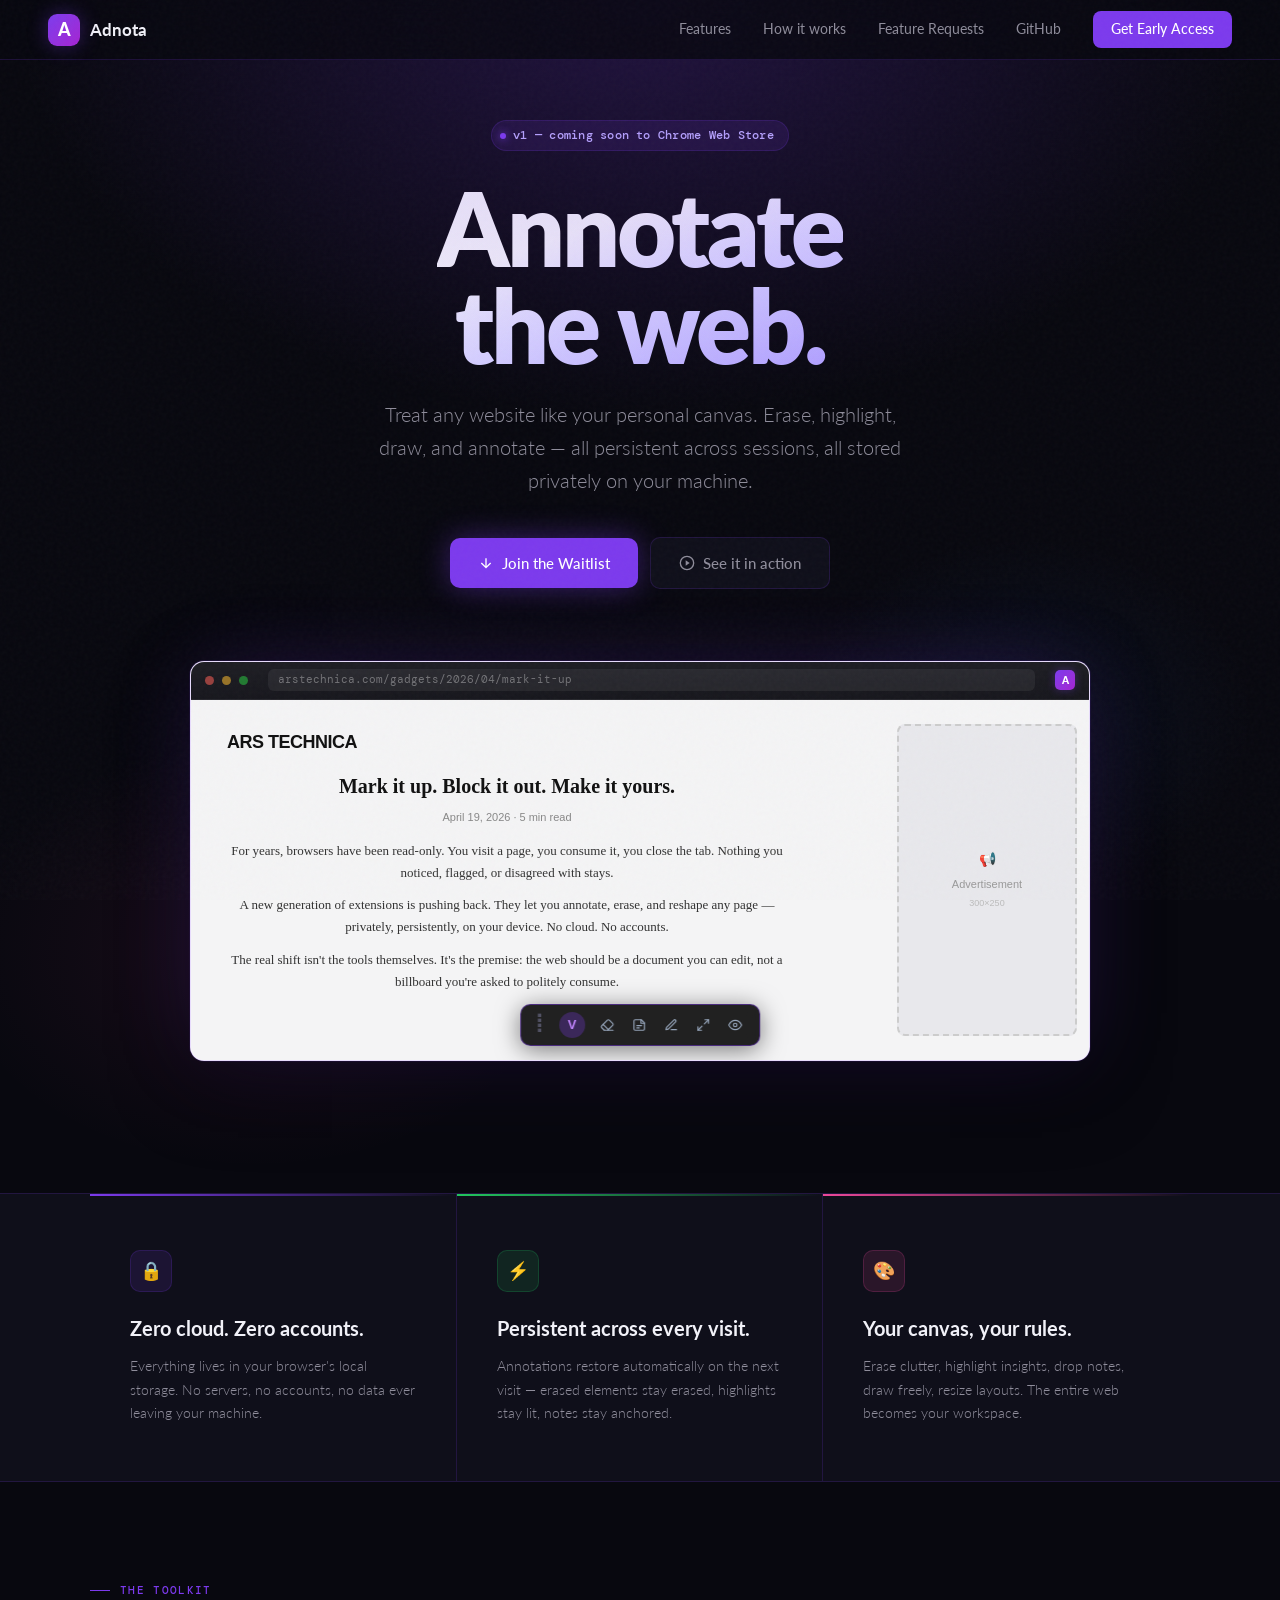
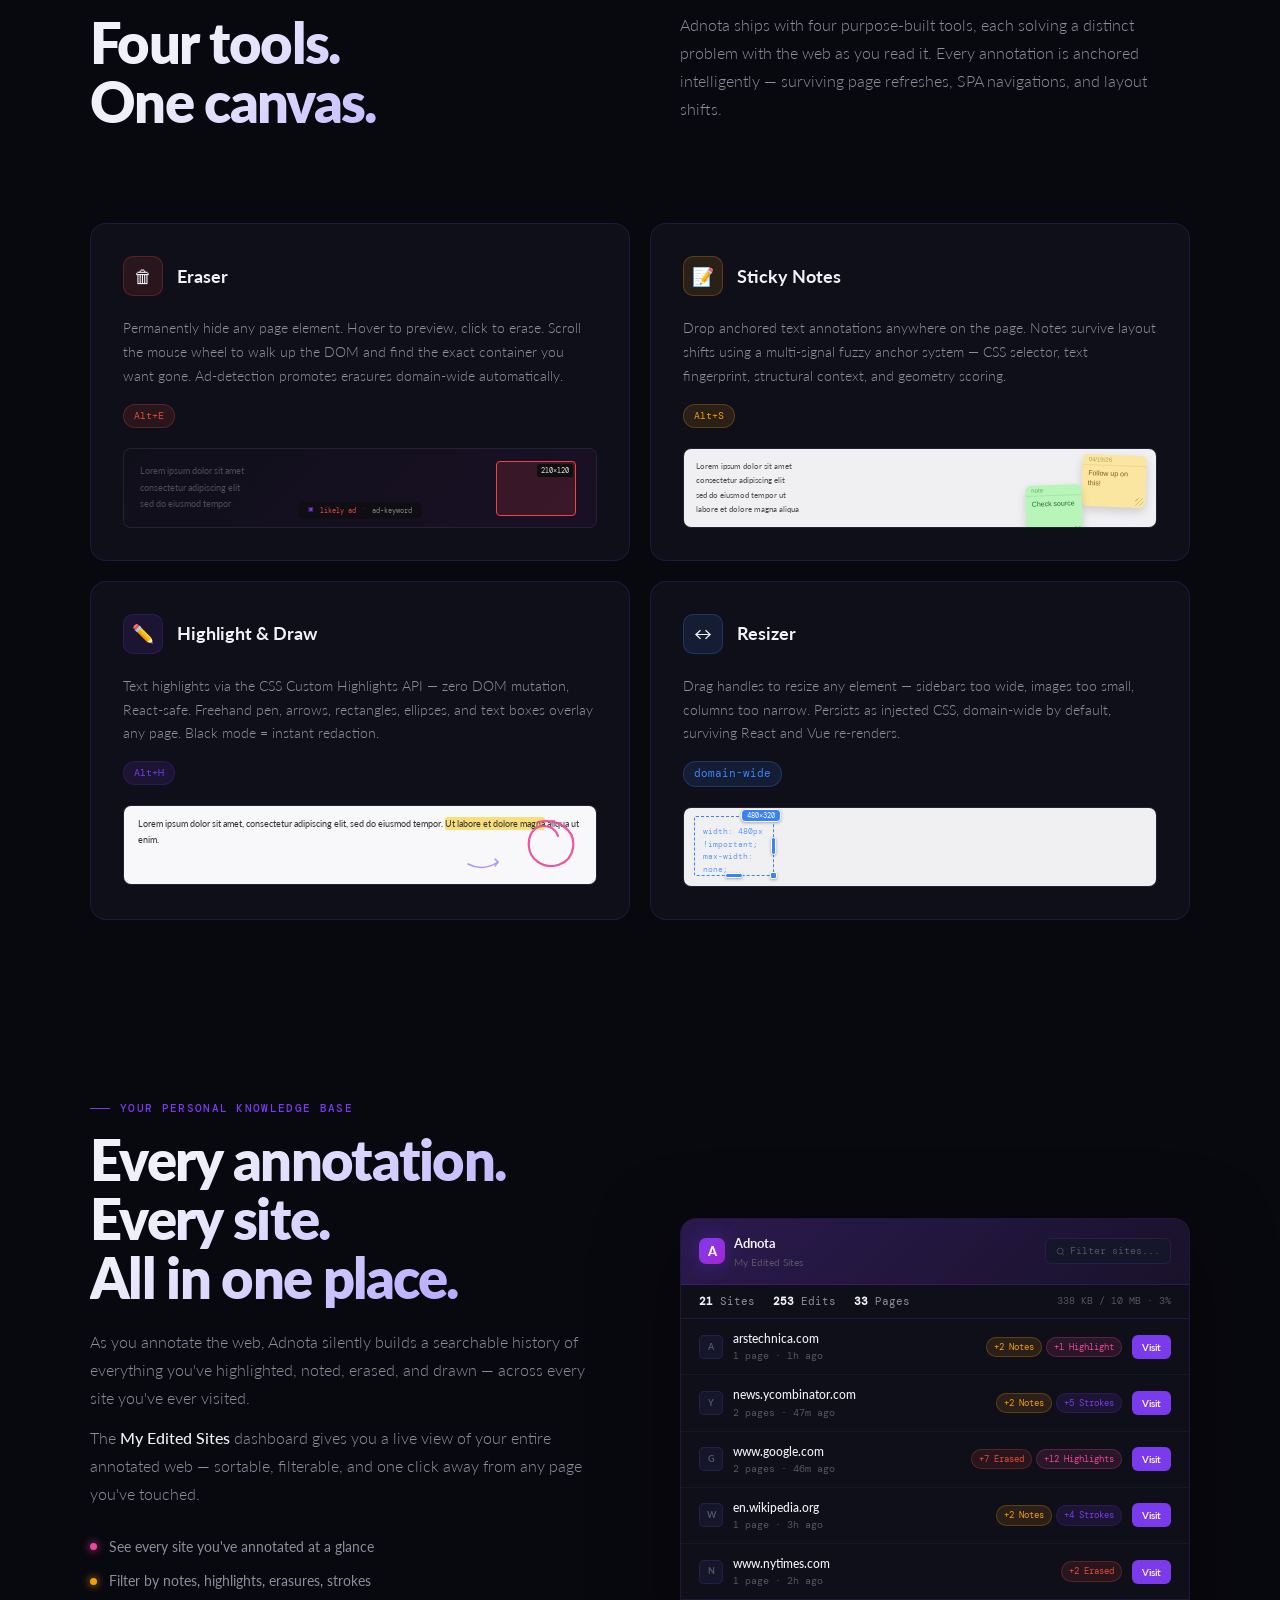
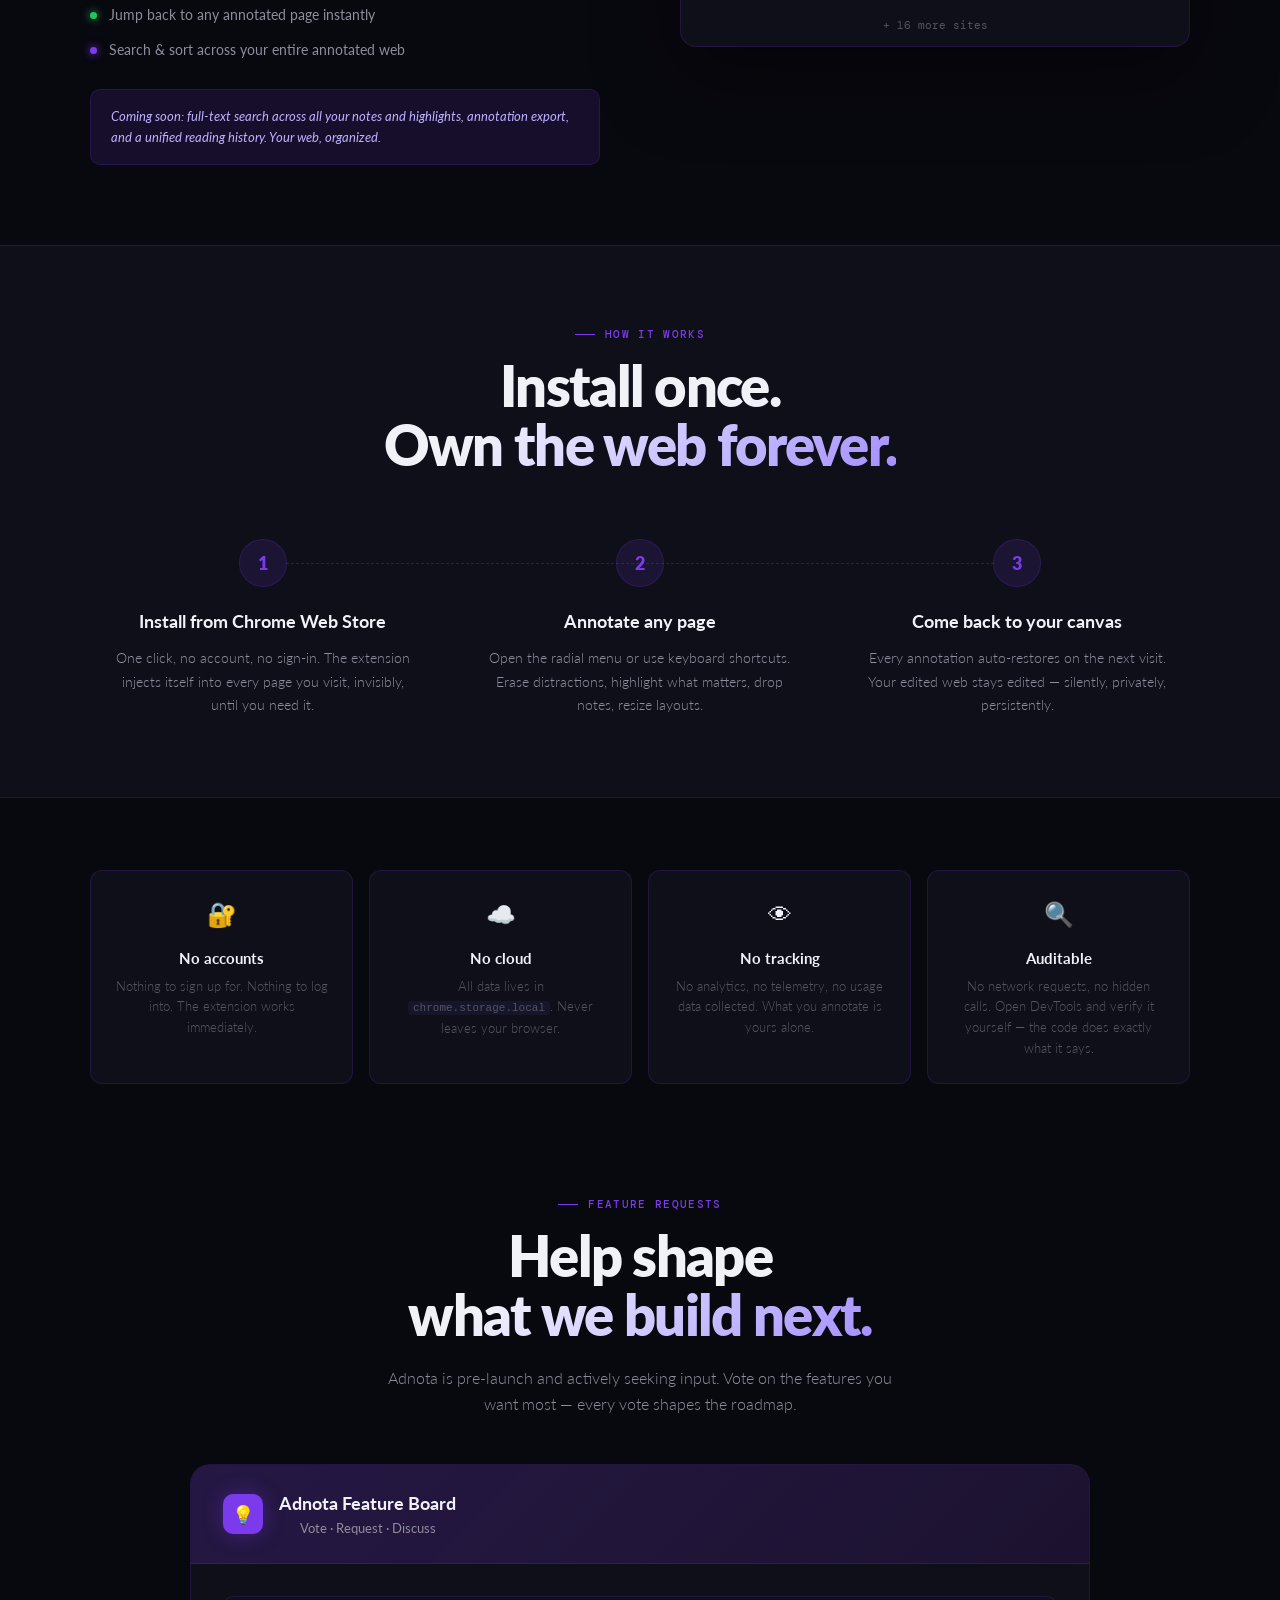
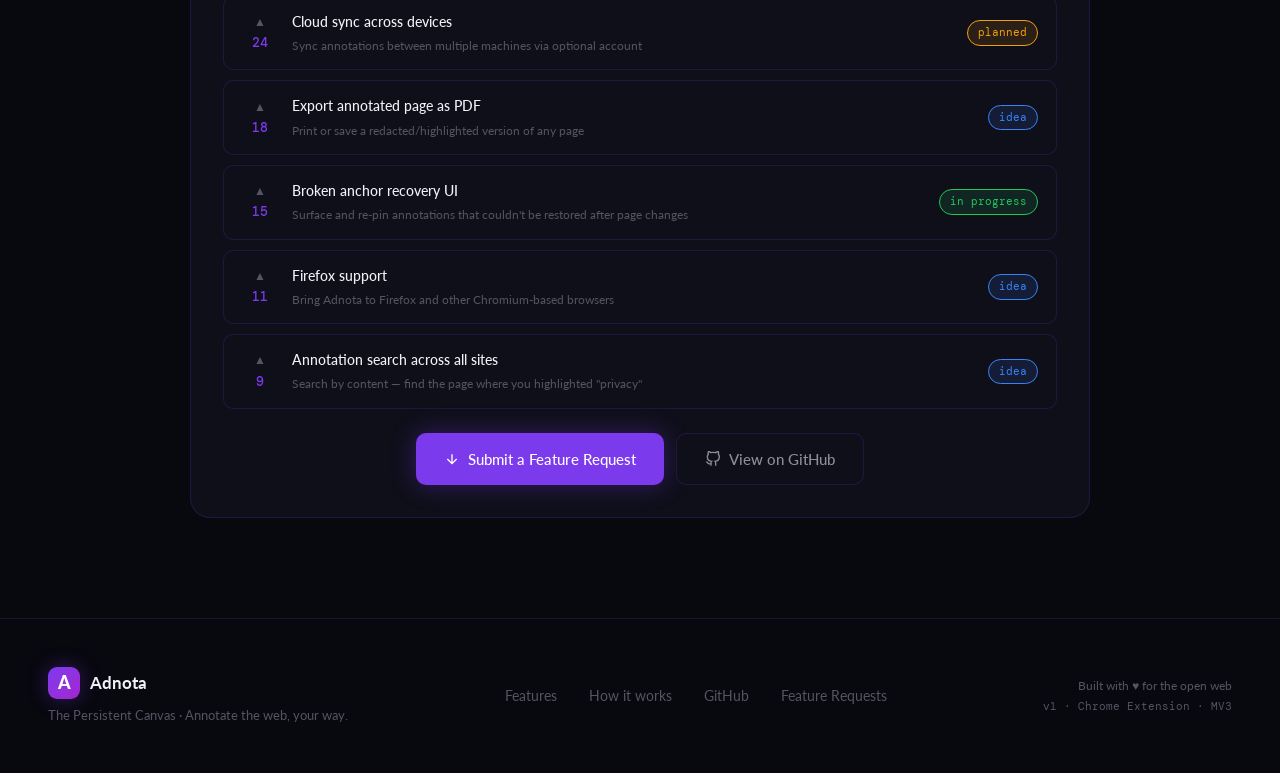
==== commit 832fd79d: "stop demo on tab switch, drop unused fonts, update new tab click security, update urls in KB" ====
--- a/index.html
+++ b/index.html
@@ -7,8 +7,6 @@
 <title>Adnota — Annotate the Web</title>
 <link rel="preconnect" href="https://fonts.googleapis.com">
 <link href="https://fonts.googleapis.com/css2?family=Lato:wght@300;400;700;900&family=DM+Mono:wght@400;500&display=swap" rel="stylesheet">
-<link id="gfont-Noto-Sans" rel="stylesheet" href="https://fonts.googleapis.com/css2?family=Noto+Sans:wght@300;400;500;600;700&display=swap">
-<link id="gfont-DM-Sans" rel="stylesheet" href="https://fonts.googleapis.com/css2?family=DM+Sans:wght@300;400;500;600;700&display=swap">
 <link rel="stylesheet" href="styles.css">
 <link rel="stylesheet" href="demo.css">
 
@@ -34,7 +32,7 @@
     <a href="#features">Features</a>
     <a href="#how">How it works</a>
     <a href="#requests">Feature Requests</a>
-    <a href="https://github.com" target="_blank">GitHub</a>
+    <a href="https://github.com" target="_blank" rel="noopener noreferrer">GitHub</a>
     <a href="#requests" class="nav-cta">Get Early Access</a>
   </div>
 </nav>
@@ -365,8 +363,8 @@
           <div style="background:var(--accent);color:white;font-size:10px;font-weight:600;padding:4px 10px;border-radius:6px;flex-shrink:0;">Visit</div>
         </div>
         <div style="display:flex;align-items:center;gap:10px;padding:10px 18px;border-bottom:1px solid rgba(255,255,255,0.04);">
-          <div style="width:24px;height:24px;border-radius:5px;background:var(--surface2);border:1px solid var(--border);display:grid;place-items:center;font-size:9px;font-weight:700;color:var(--text-dim);flex-shrink:0;">R</div>
-          <div style="flex:1;min-width:0;"><div style="font-size:12px;font-weight:500;color:var(--text);">readaloudrevival.com</div><div style="font-size:10px;color:var(--text-dim);font-family:var(--font-mono);">1 page &middot; 3h ago</div></div>
+          <div style="width:24px;height:24px;border-radius:5px;background:var(--surface2);border:1px solid var(--border);display:grid;place-items:center;font-size:9px;font-weight:700;color:var(--text-dim);flex-shrink:0;">W</div>
+          <div style="flex:1;min-width:0;"><div style="font-size:12px;font-weight:500;color:var(--text);">en.wikipedia.org</div><div style="font-size:10px;color:var(--text-dim);font-family:var(--font-mono);">1 page &middot; 3h ago</div></div>
           <div style="display:flex;gap:4px;flex-wrap:wrap;justify-content:flex-end;">
             <span style="font-size:9px;font-family:var(--font-mono);color:var(--amber);background:var(--amber-soft);border:1px solid rgba(245,158,11,0.25);border-radius:999px;padding:2px 7px;">+2 Notes</span>
             <span style="font-size:9px;font-family:var(--font-mono);color:var(--accent);background:var(--accent-soft);border:1px solid var(--border);border-radius:999px;padding:2px 7px;">+4 Strokes</span>
@@ -374,8 +372,8 @@
           <div style="background:var(--accent);color:white;font-size:10px;font-weight:600;padding:4px 10px;border-radius:6px;flex-shrink:0;">Visit</div>
         </div>
         <div style="display:flex;align-items:center;gap:10px;padding:10px 18px;">
-          <div style="width:24px;height:24px;border-radius:5px;background:var(--surface2);border:1px solid var(--border);display:grid;place-items:center;font-size:9px;font-weight:700;color:var(--text-dim);flex-shrink:0;">P</div>
-          <div style="flex:1;min-width:0;"><div style="font-size:12px;font-weight:500;color:var(--text);">www.pinterest.com</div><div style="font-size:10px;color:var(--text-dim);font-family:var(--font-mono);">1 page &middot; 2h ago</div></div>
+          <div style="width:24px;height:24px;border-radius:5px;background:var(--surface2);border:1px solid var(--border);display:grid;place-items:center;font-size:9px;font-weight:700;color:var(--text-dim);flex-shrink:0;">N</div>
+          <div style="flex:1;min-width:0;"><div style="font-size:12px;font-weight:500;color:var(--text);">www.nytimes.com</div><div style="font-size:10px;color:var(--text-dim);font-family:var(--font-mono);">1 page &middot; 2h ago</div></div>
           <div style="display:flex;gap:4px;">
             <span style="font-size:9px;font-family:var(--font-mono);color:var(--red);background:var(--red-soft);border:1px solid rgba(231,76,60,0.25);border-radius:999px;padding:2px 7px;">+2 Erased</span>
           </div>
@@ -522,7 +520,7 @@
         </div>
 
         <div style="display:flex;gap:12px;justify-content:center;flex-wrap:wrap;margin-top:8px;">
-          <a href="https://featurebase.app" target="_blank" class="fb-cta">
+          <a href="https://featurebase.app" target="_blank" rel="noopener noreferrer" class="fb-cta">
             <svg width="16" height="16" viewBox="0 0 24 24" fill="none" stroke="currentColor" stroke-width="2"><path d="M12 5v14M5 12l7 7 7-7"></path></svg>
             Submit a Feature Request
           </a>
@@ -548,7 +546,7 @@
   <div class="footer-links">
     <a href="#features">Features</a>
     <a href="#how">How it works</a>
-    <a href="https://github.com" target="_blank">GitHub</a>
+    <a href="https://github.com" target="_blank" rel="noopener noreferrer">GitHub</a>
     <a href="#requests">Feature Requests</a>
   </div>
   <div class="footer-note">
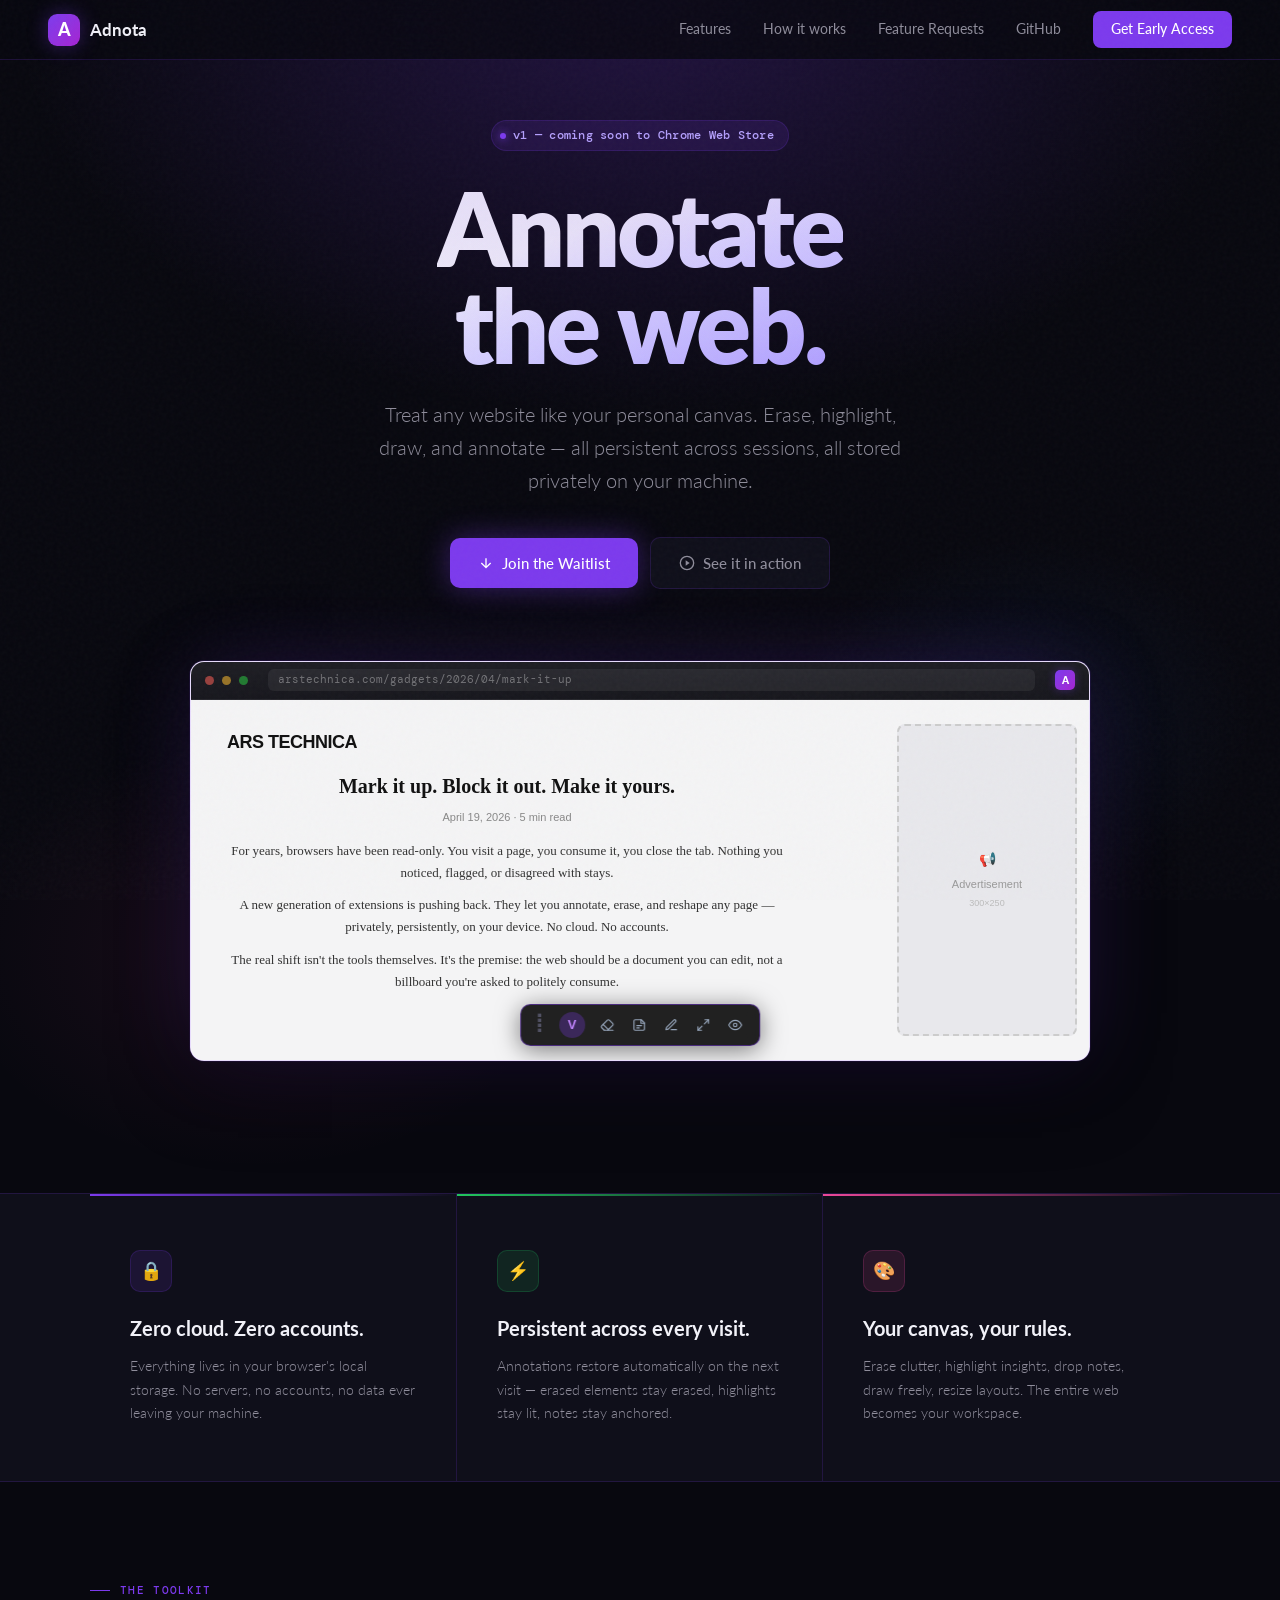
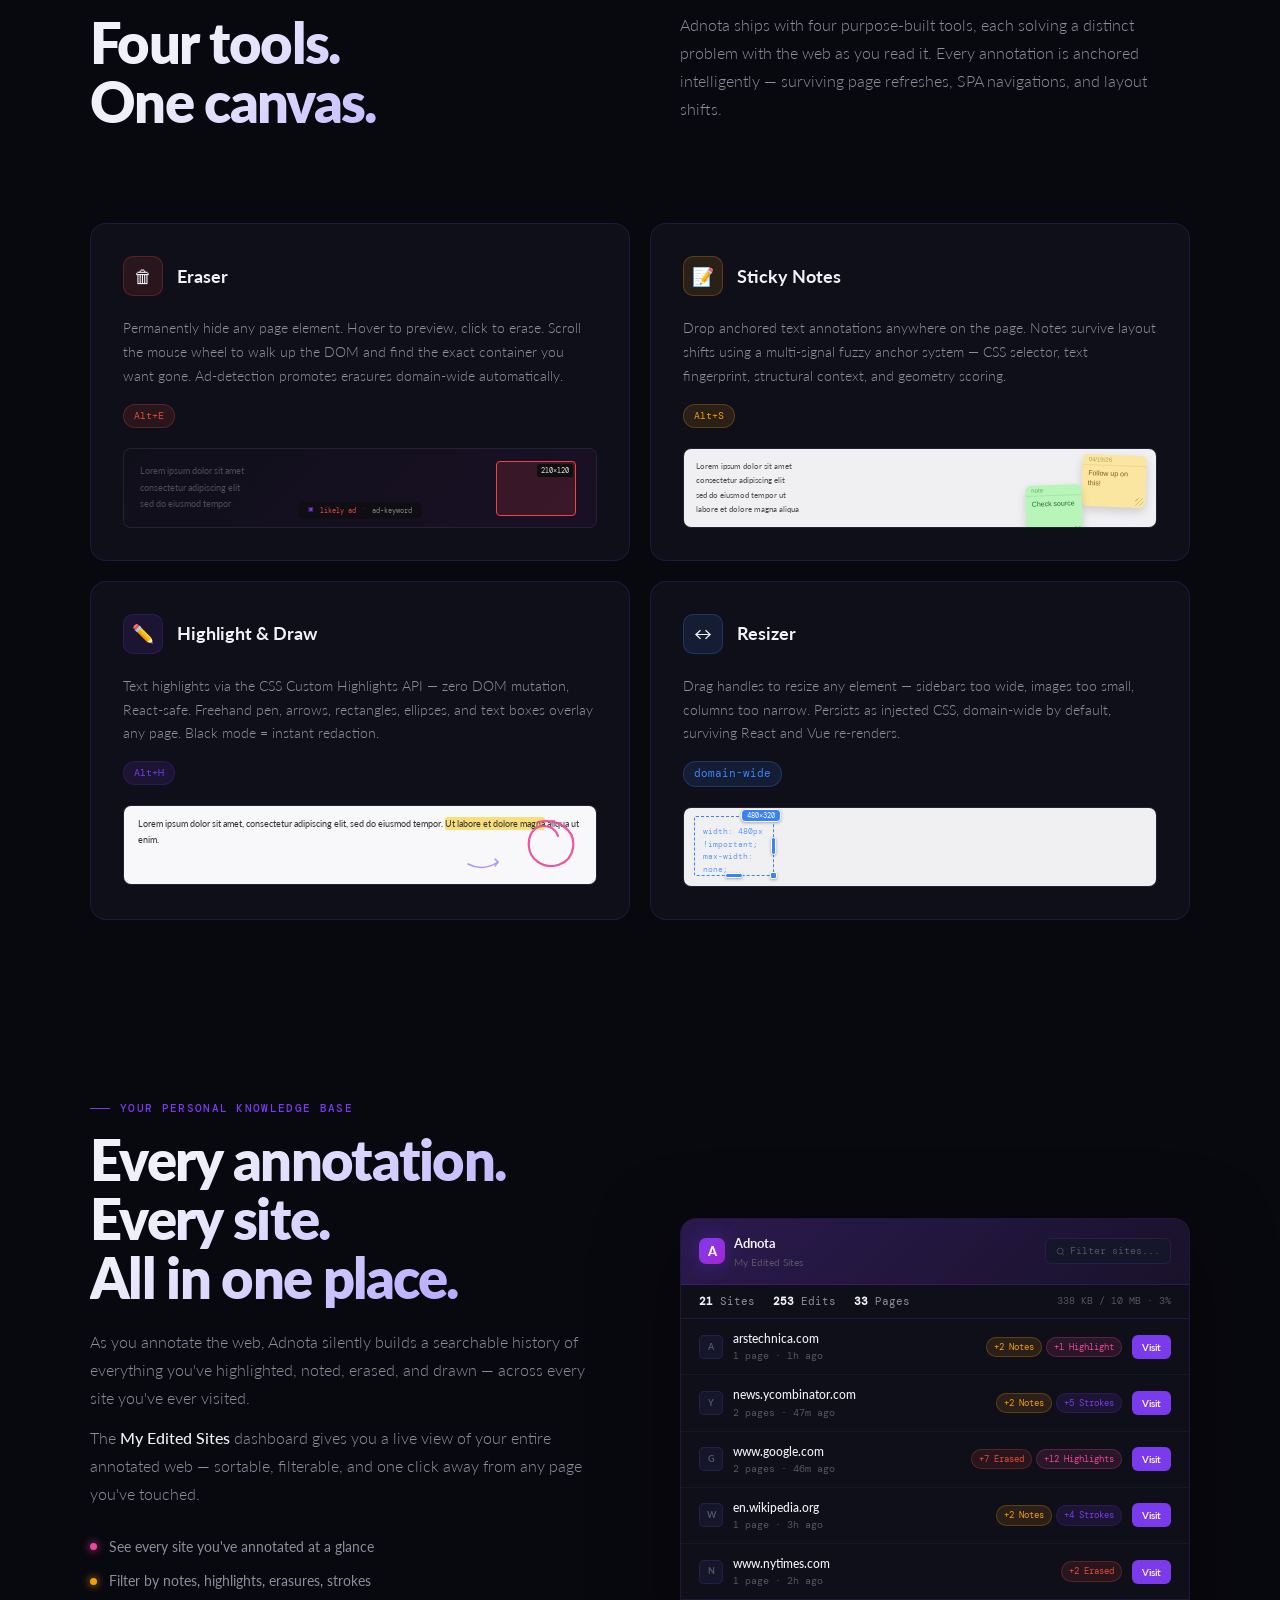
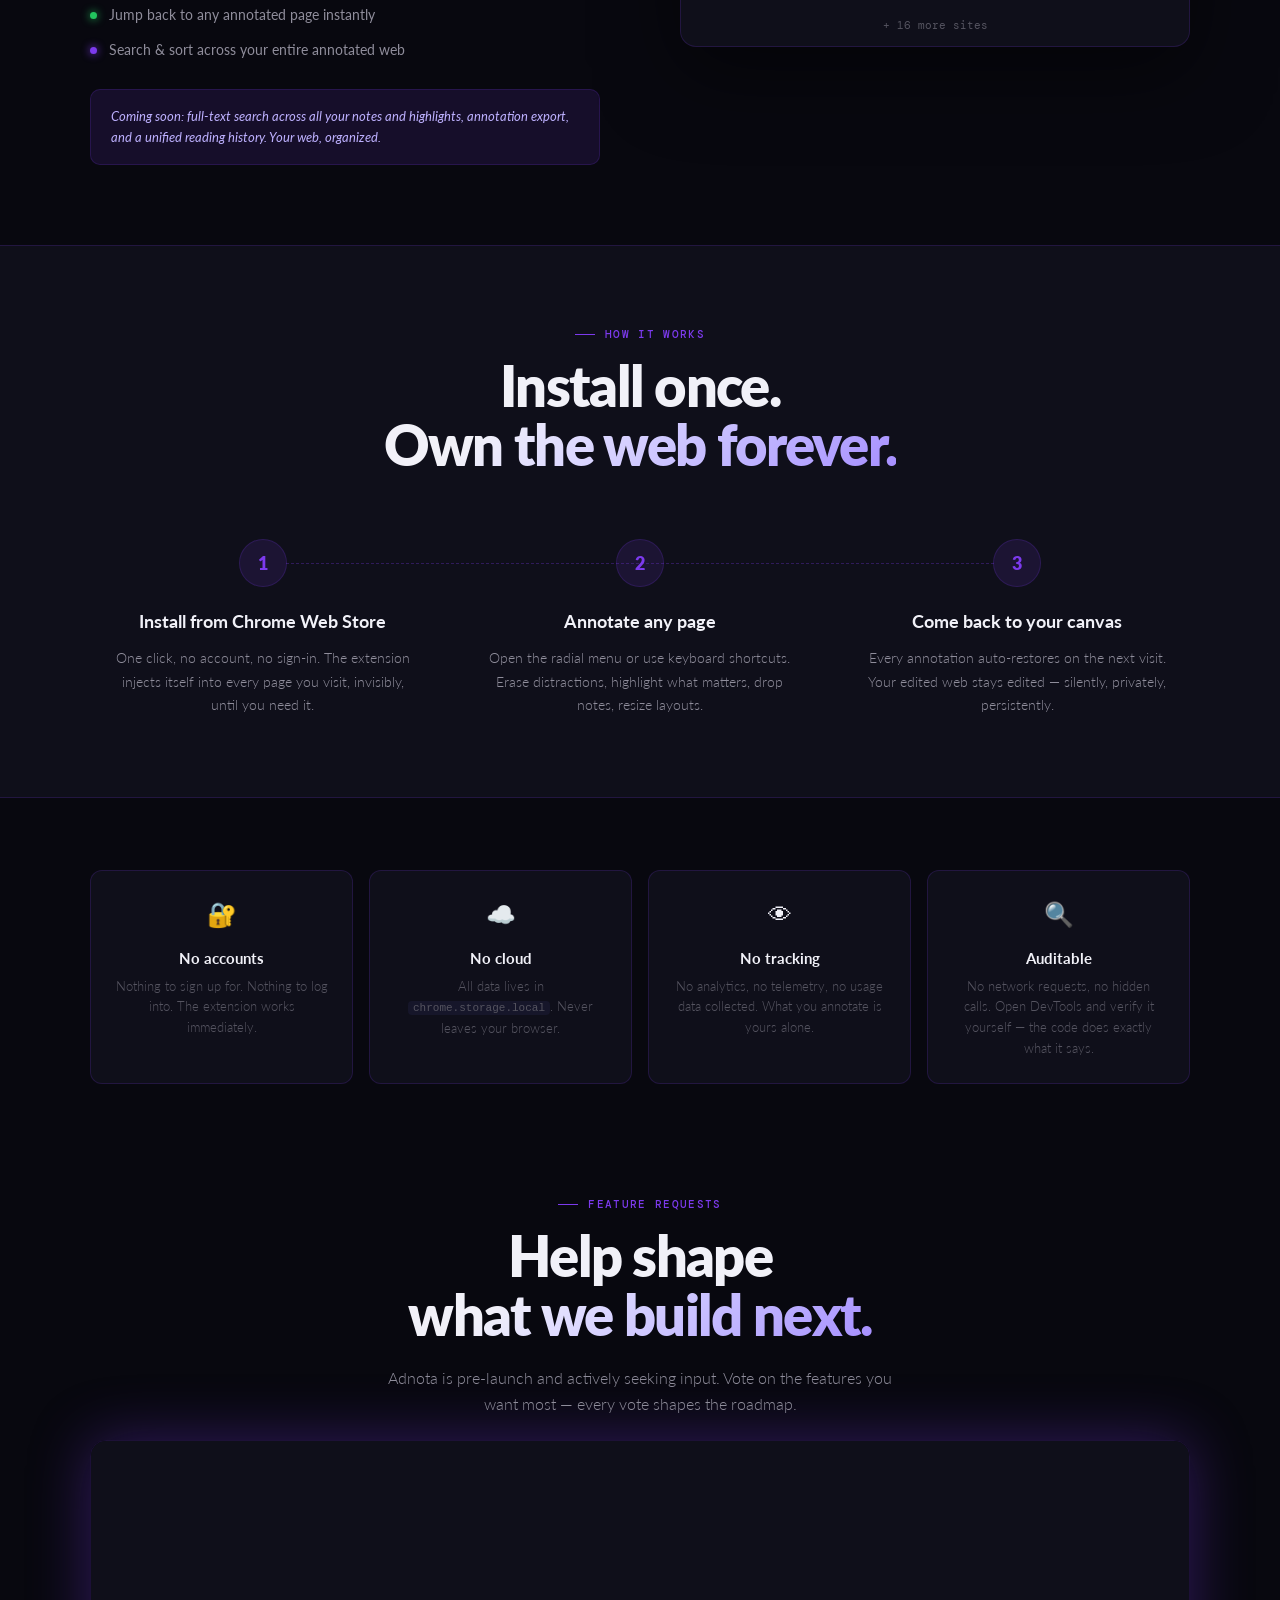
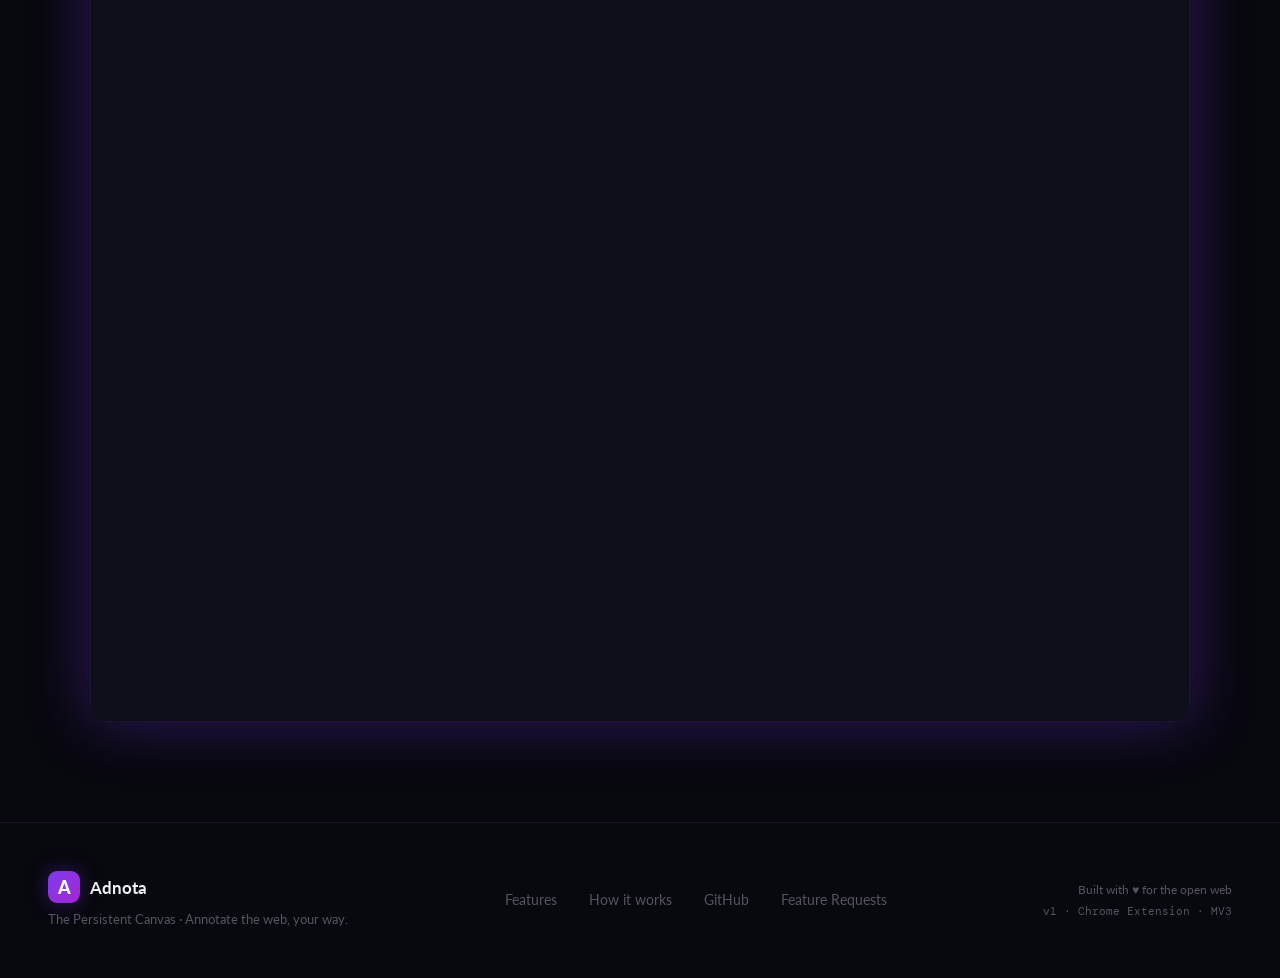
==== commit 83365331: "Adding featurebase embedded element" ====
--- a/index.html
+++ b/index.html
@@ -5,6 +5,30 @@
 <meta charset="UTF-8">
 <meta name="viewport" content="width=device-width, initial-scale=1.0">
 <title>Adnota — Annotate the Web</title>
+<meta name="description" content="Treat any website like your personal canvas. Erase, highlight, draw, and annotate — persistent across sessions, stored privately on your machine.">
+<meta name="theme-color" content="#08080f">
+
+<link rel="icon" type="image/svg+xml" href="favicon.svg">
+<!-- TODO: replace https://adnota.app with the production URL once the domain is live (used for canonical, og:url, og:image, twitter:image) -->
+<link rel="canonical" href="https://adnota.app/">
+
+<!-- Open Graph (Facebook, LinkedIn, iMessage, Slack) -->
+<meta property="og:type" content="website">
+<meta property="og:url" content="https://adnota.app/">
+<meta property="og:title" content="Adnota — Annotate the Web">
+<meta property="og:description" content="Treat any website like your personal canvas. Erase, highlight, draw, and annotate — persistent across sessions, stored privately on your machine.">
+<!-- TODO: drop a 1200×630 PNG at uploads/og-image.png (hero h1 over the demo browser screenshot works well) -->
+<meta property="og:image" content="https://adnota.app/uploads/og-image.png">
+<meta property="og:image:width" content="1200">
+<meta property="og:image:height" content="630">
+<meta property="og:image:alt" content="Adnota — annotate, erase, highlight, and draw on any webpage">
+
+<!-- Twitter Card -->
+<meta name="twitter:card" content="summary_large_image">
+<meta name="twitter:title" content="Adnota — Annotate the Web">
+<meta name="twitter:description" content="Treat any website like your personal canvas. Erase, highlight, draw, and annotate — persistent across sessions, stored privately on your machine.">
+<meta name="twitter:image" content="https://adnota.app/uploads/og-image.png">
+
 <link rel="preconnect" href="https://fonts.googleapis.com">
 <link href="https://fonts.googleapis.com/css2?family=Lato:wght@300;400;700;900&family=DM+Mono:wght@400;500&display=swap" rel="stylesheet">
 <link rel="stylesheet" href="styles.css">
@@ -450,86 +474,17 @@
     <p style="color:var(--text-muted);font-size:16px;font-weight:300;margin-top:12px;max-width:520px;margin-left:auto;margin-right:auto;">
       Adnota is pre-launch and actively seeking input. Vote on the features you want most — every vote shapes the roadmap.
     </p>
-
-    <div class="featureboard-card reveal">
-      <div class="featureboard-header">
-        <div class="fb-icon">💡</div>
-        <div>
-          <h3>Adnota Feature Board</h3>
-          <p>Vote · Request · Discuss</p>
-        </div>
-      </div>
-      <div class="featureboard-body">
-
-        <div class="feature-requests-list" id="fr-list">
-          <div class="fr-item" onclick="upvote(this)">
-            <div class="fr-votes">
-              <span class="fr-arrow">▲</span>
-              <span class="fr-count">24</span>
-            </div>
-            <div class="fr-content">
-              <h4>Cloud sync across devices</h4>
-              <p>Sync annotations between multiple machines via optional account</p>
-            </div>
-            <span class="fr-tag planned">planned</span>
-          </div>
-          <div class="fr-item" onclick="upvote(this)">
-            <div class="fr-votes">
-              <span class="fr-arrow">▲</span>
-              <span class="fr-count">18</span>
-            </div>
-            <div class="fr-content">
-              <h4>Export annotated page as PDF</h4>
-              <p>Print or save a redacted/highlighted version of any page</p>
-            </div>
-            <span class="fr-tag idea">idea</span>
-          </div>
-          <div class="fr-item" onclick="upvote(this)">
-            <div class="fr-votes">
-              <span class="fr-arrow">▲</span>
-              <span class="fr-count">15</span>
-            </div>
-            <div class="fr-content">
-              <h4>Broken anchor recovery UI</h4>
-              <p>Surface and re-pin annotations that couldn't be restored after page changes</p>
-            </div>
-            <span class="fr-tag wip">in progress</span>
-          </div>
-          <div class="fr-item" onclick="upvote(this)">
-            <div class="fr-votes">
-              <span class="fr-arrow">▲</span>
-              <span class="fr-count">11</span>
-            </div>
-            <div class="fr-content">
-              <h4>Firefox support</h4>
-              <p>Bring Adnota to Firefox and other Chromium-based browsers</p>
-            </div>
-            <span class="fr-tag idea">idea</span>
-          </div>
-          <div class="fr-item" onclick="upvote(this)">
-            <div class="fr-votes">
-              <span class="fr-arrow">▲</span>
-              <span class="fr-count">9</span>
-            </div>
-            <div class="fr-content">
-              <h4>Annotation search across all sites</h4>
-              <p>Search by content — find the page where you highlighted "privacy"</p>
-            </div>
-            <span class="fr-tag idea">idea</span>
-          </div>
-        </div>
-
-        <div style="display:flex;gap:12px;justify-content:center;flex-wrap:wrap;margin-top:8px;">
-          <a href="https://featurebase.app" target="_blank" rel="noopener noreferrer" class="fb-cta">
-            <svg width="16" height="16" viewBox="0 0 24 24" fill="none" stroke="currentColor" stroke-width="2"><path d="M12 5v14M5 12l7 7 7-7"></path></svg>
-            Submit a Feature Request
-          </a>
-          <a href="#" class="btn-secondary" style="font-size:15px;">
-            <svg width="16" height="16" viewBox="0 0 24 24" fill="none" stroke="currentColor" stroke-width="2"><path d="M9 19c-5 1.5-5-2.5-7-3m14 6v-3.87a3.37 3.37 0 0 0-.94-2.61c3.14-.35 6.44-1.54 6.44-7A5.44 5.44 0 0 0 20 4.77A5.07 5.07 0 0 0 19.91 1S18.73.65 16 2.48a13.38 13.38 0 0 0-7 0C6.27.65 5.09 1 5.09 1A5.07 5.07 0 0 0 5 4.77a5.44 5.44 0 0 0-1.5 3.78c0 5.42 3.3 6.61 6.44 7A3.37 3.37 0 0 0 9 18.13V22"></path></svg>
-            View on GitHub
-          </a>
-        </div>
-      </div>
+  </div>
+
+  <div class="reveal" style="max-width:1100px;margin:24px auto 0;">
+    <div style="border:1px solid var(--border);border-radius:16px;overflow:hidden;box-shadow:0 0 60px var(--accent-glow);">
+      <iframe
+        id="fr-list"
+        src="https://adnota.featurebase.app?theme=dark"
+        style="width:100%;height:880px;border:0;background:var(--surface);display:block;"
+        loading="lazy"
+        title="Adnota Feature Board"
+      ></iframe>
     </div>
   </div>
 </section>
